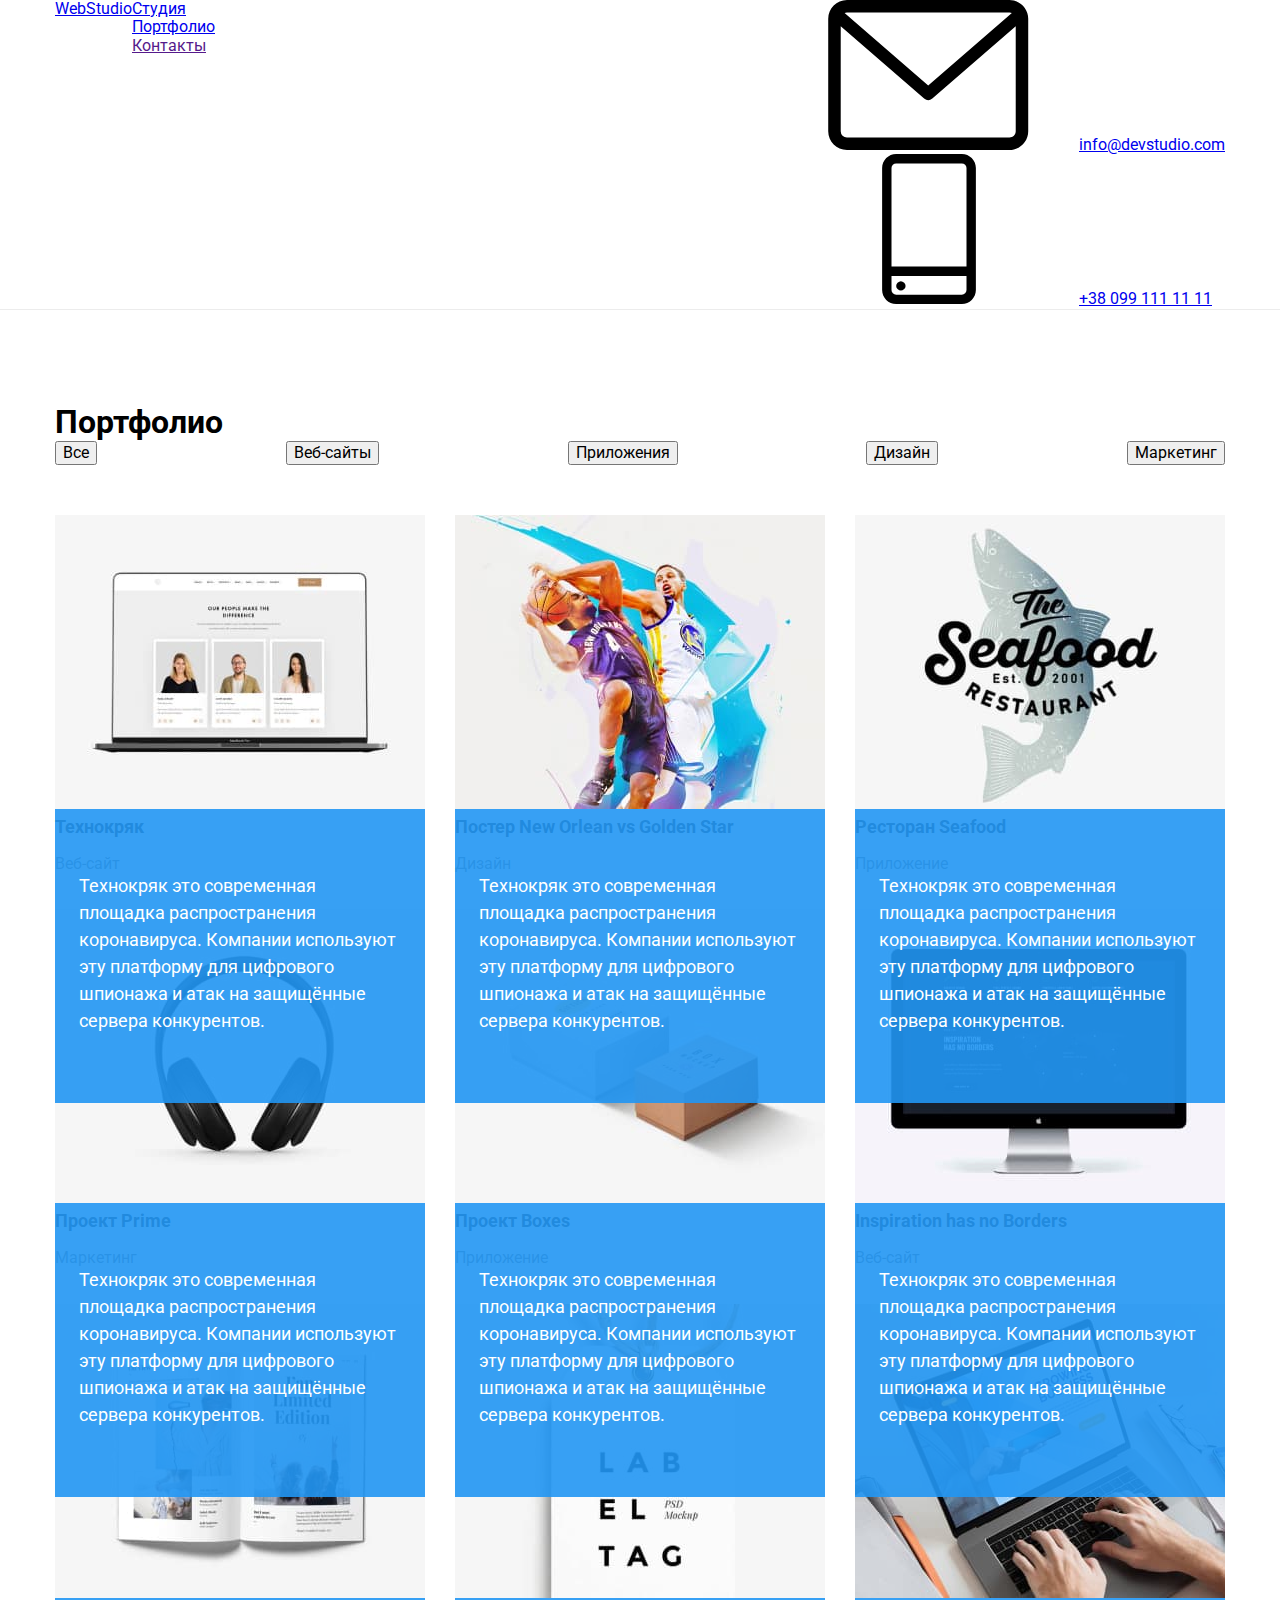
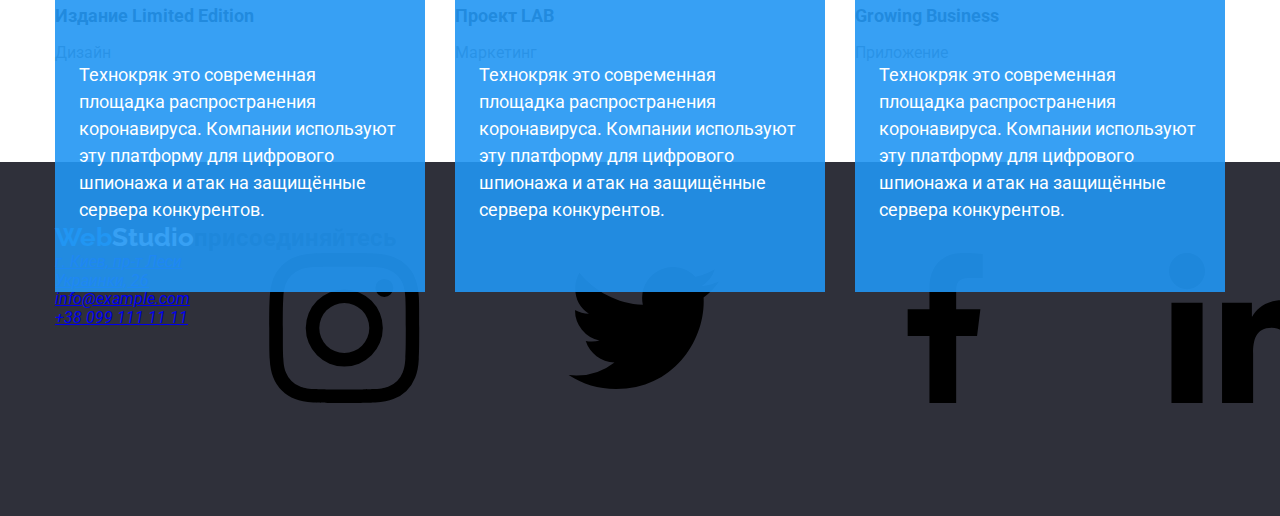
==== portfolio.html @ 7cd3039b "cap" ====
<!DOCTYPE html>
<html lang="ru">

<head>
    <meta charset="UTF-8">
    <meta http-equiv="X-UA-Compatible" content="IE=edge">
    <meta name="viewport" content="width=device-width, initial-scale=1.0">
    <link rel="preconnect" href="https://fonts.googleapis.com">
    <link rel="preconnect" href="https://fonts.gstatic.com" crossorigin>
    <link
        href="https://fonts.googleapis.com/css2?family=Raleway:wght@700&family=Roboto:wght@400;500;700;900&display=swap"
        rel="stylesheet">
    <link rel="stylesheet"
        href="https://cdnjs.cloudflare.com/ajax/libs/modern-normalize/1.1.0/modern-normalize.min.css">
    <title>Document</title>
    <link rel="stylesheet" href="./css/main.min.css">
</head>

<body>
    <!--шапка-->
<header class="cap">
    <div class="container display-flex">
        <nav class="display-flex">
            <a class="cap__logo" href="./index.html"><span class="cap__logo-web">Web<span
                        class="cap__logo-studio">Studio</span></span></a>
            <ul class="cap__site-navigation">
                <li class="cap__item"><a class="cap__site-navigation-link" href="./index.html">Студия</a>
                </li>
                <li class="cap__item"><a class="cap__site-navigation-link cap__emphasis" href="./portfolio.html">Портфолио</a></li>
                <li class="cap__item"><a class="cap__site-navigation-link" href="">Контакты</a></li>
            </ul>
        </nav>
        <ul class="cap__contacts">
            <li class="cap__item"><a class="cap__contacts-link" href="mailto:info@devstudio.com"><svg class="cap__imgs">
                        <use href="images/symbol-defs.svg#icon-envelope-2"></use>
                    </svg>info@devstudio.com</a></li>
            <li class="cap__item"><a class="cap__contacts-link" href="tel:+380961111111"><svg class="cap__svg">
                        <use href="images/symbol-defs.svg#icon-smartphone-1"></use>
                    </svg>+38 099 111 11 11</a></li>
        </ul>
    </div>
</header>
<main>
    <!-- Список кнопок -->
    <section class="list section">
        <div class="container">
            <h1 class="peculiarities__title-none">Портфолио</h1>
            <ul class="list__buttons display-flex">
                <li class="list__item"><button class="list__button" type="button">Все</button></li>
                <li class="list__item"><button class="list__button" type="button">Веб-сайты</button></li>
                <li class="list__item"><button class="list__button" type="button">Приложения</button></li>
                <li class="list__item"><button class="list__button" type="button">Дизайн</button></li>
                <li class="list__item"><button class="list__button" type="button">Маркетинг</button></li>
            </ul>
            <!-- Приклади праці -->
            <ul class="portfolio display-flex">
                <li class="portfolio__item">
                    <a class="portfolio__link" href="">
                        <div class="portfolio__animations">
                            <img src="images/img(1).jpg" alt="Веб-сайт" width="370">
                            <div class="portfolio__animation">
                            <p class="portfolio__anim-text">Технокряк это современная площадка распространения коронавируса. Компании используют
                            эту платформу для цифрового
                            шпионажа и атак на защищённые сервера конкурентов.</p>
                            </div>  
                        </div>
                        <div class="portfolio__border">
                            <h2 class="portfolio__title">Технокряк</h2>
                            <p class="portfolio__text">Веб-сайт</p>
                        </div>
                    </a>
                </li>
                <li class="portfolio__item">
                    <a class="portfolio__link" href="">
                        <div class="portfolio__animations">
                            <img src="images/img(2).jpg" alt="Дизайн" width="370">
                            <div class="portfolio__animation">
                                <p class="portfolio__anim-text">Технокряк это современная площадка распространения коронавируса. Компании используют
                                эту платформу для цифрового
                                шпионажа и атак на защищённые сервера конкурентов.</p>
                            </div>
                        </div>
                        <div class="portfolio__border">
                            <h2 class="portfolio__title">Постер New Orlean vs Golden Star</h2>
                            <p class="portfolio__text">Дизайн</p>
                        </div>
                    </a>
                </li>
                <li class="portfolio__item">
                    <a class="portfolio__link" href="">
                        <div class="portfolio__animations">
                            <img src="images/img(3).jpg" alt="Приложение" width="370">
                            <div class="portfolio__animation">
                                <p class="portfolio__anim-text">Технокряк это современная площадка распространения коронавируса. Компании используют
                                эту платформу для цифрового
                                шпионажа и атак на защищённые сервера конкурентов.</p>
                            </div>
                        </div>
                        <div class="portfolio__border">
                            <h2 class="portfolio__title">Ресторан Seafood</h2>
                            <p class="portfolio__text">Приложение</p>
                        </div>
                    </a>
                </li>
                <li class="portfolio__item">
                    <a class="portfolio__link" href="">
                        <div class="portfolio__animations">
                            <img src="images/img(4).jpg" alt="Маркетин" width="370">
                            <div class="portfolio__animation">
                                <p class="portfolio__anim-text">Технокряк это современная площадка распространения коронавируса. Компании используют
                                    эту платформу для цифрового
                                    шпионажа и атак на защищённые сервера конкурентов.</p>
                            </div>
                        </div>
                        <div class="portfolio__border">
                            <h2 class="portfolio__title">Проект Prime</h2>
                            <p class="portfolio__text">Маркетинг</p>
                        </div>
                    </a>
                </li>
                <li class="portfolio__item">
                    <a class="portfolio__link" href="">
                        <div class="portfolio__animations">
                            <img src="images/img(5).jpg" alt="Приложение" width="370">
                            <div class="portfolio__animation">
                                <p class="portfolio__anim-text">Технокряк это современная площадка распространения коронавируса. Компании используют
                                эту платформу для цифрового
                                шпионажа и атак на защищённые сервера конкурентов.</p>
                            </div>
                        </div>
                        <div class="portfolio__border">
                            <h2 class="portfolio__title">Проект Boxes</h2>
                            <p class="portfolio__text">Приложение</p>
                        </div>
                    </a>
                </li>
                <li class="portfolio__item">
                    <a class="portfolio__link" href="">
                        <div class="portfolio__animations">
                            <img src="images/img(6).jpg" alt="Веб-сайт" width="370">
                            <div class="portfolio__animation">
                                <p class="portfolio__anim-text">Технокряк это современная площадка распространения коронавируса. Компании используют
                                    эту платформу для цифрового
                                    шпионажа и атак на защищённые сервера конкурентов.</p>
                            </div>        
                        </div>
                        <div class="portfolio__border">
                            <h2 class="portfolio__title">Inspiration has no Borders</h2>
                            <p class="portfolio__text">Веб-сайт</p>
                        </div>
                    </a>
                </li>
                <li class="portfolio__item">
                    <a class="portfolio__link" href="">
                        <div class="portfolio__animations">
                            <img src="images/img(7).jpg" alt="Дизайн" width="370">
                            <div class="portfolio__animation">
                                <p class="portfolio__anim-text">Технокряк это современная площадка распространения коронавируса. Компании используют
                                    эту платформу для цифрового
                                    шпионажа и атак на защищённые сервера конкурентов.</p>
                            </div>
                        </div>
                        <div class="portfolio__border">
                            <h2 class="portfolio__title">Издание Limited Edition</h2>
                            <p class="portfolio__text">Дизайн</p>
                        </div>
                    </a>
                </li>
                <li class="portfolio__item">
                    <a class="portfolio__link" href="">
                        <div class="portfolio__animations">
                            <img src="images/img(8).jpg" alt="Маркетинг" width="370">
                            <div class="portfolio__animation">
                                <p class="portfolio__anim-text">Технокряк это современная площадка распространения коронавируса. Компании используют
                                    эту платформу для цифрового
                                    шпионажа и атак на защищённые сервера конкурентов.</p>
                            </div>
                        </div>
                    <div class="portfolio__border">
                        <h2 class="portfolio__title">Проект LAB</h2>
                        <p class="portfolio__text">Маркетинг</p>
                    </div>
                </a>
                </li>
            
                <li class="portfolio__item">
                    <a class="portfolio__link" href="">
                        <div class="portfolio__animations">
                            <img src="images/img(9).jpg" alt="Приложение" width="370">
                            <div class="portfolio__animation">
                                <p class="portfolio__anim-text">Технокряк это современная площадка распространения коронавируса. Компании используют
                                    эту платформу для цифрового
                                    шпионажа и атак на защищённые сервера конкурентов.</p>
                            </div>
                        </div>
                        <div class="portfolio__border">
                            <h2 class="portfolio__title">Growing Business</h2>
                            <p class="portfolio__text">Приложение</p>
                        </div>
                    </a>          
                </li>
            </ul>
        </div>       
    </section>
</main>
    <!-- footers -->
<footer class="footers">
    <div class="container peculiarities__display-flex">
        <div class="">
            <a class="footers__logo" href="./index.html"><span class="footers__logo-web">Web<span
                        class="footers__logo-studios">Studio</span></span></a>
            <address class="footers__links">
                <ul class="footers__contact">
                    <li class="footers__link"><a class="footers__contacts-address"
                            href="https://goo.gl/maps/EvbMrSn3d95Ezf188">г. Киев, пр-т Леси
                            Украинки,
                            26</a></li>
                    <li class="footers__link"><a class="footers__contacts-email"
                            href="info@example.com">info@example.com</a></li>
                    <li><a class="footers__contacts-tel" href="+380991111111">+38 099 111 11 11</a></li>
                </ul>
            </address>
        </div>
        <div class="footers__social">
            <h2 class="footers__title">присоединяйтесь</h2>
            <ul class="peculiarities__display-flex footers__social-margin-top">
                <li class="footers__items"><a class="footers__link" href=""><svg class="footers__imgs">
                            <use href="images/symbol-defs.svg#icon-instagram-2-1"></use>
                        </svg></a></li>
                <li class="footers__items"><a class="footers__link" href=""><svg class="footers__imgs">
                            <use href="images/symbol-defs.svg#icon-twitter-1-1"></use>
                        </svg></a></li>
                <li class="footers__items"><a class="footers__link" href=""><svg class="footers__imgs">
                            <use href="images/symbol-defs.svg#icon-facebook-1-1"></use>
                        </svg></a></li>
                <li class="footers__items"><a class="footers__link" href=""><svg class="footers__imgs">
                            <use href="images/symbol-defs.svg#icon-linkedin-1-1"></use>
                        </svg></a></li>
            </ul>
        </div>
        <form class="footer__form">
            <h2 class="footer__form-title">Подпишитесь на рассылку</h2>
            <div class="footer__form-container">
                <label>
                    <input class="footer__form-mail" name="mail" type="mail" id="mails" placeholder="E-mail">
                </label>
                <button class="footer__form-button">Подписаться
                    <svg class="footer__form-svg">
                        <use href="images/symbol-defs.svg#icon-icon-send">
                        </use>
                    </svg>
                </button>
            </div>
        </form>
    </div>
</footer>
</body>
</html>
---- css/main.min.css ----
html{box-sizing:border-box}*,*::before,*::after{box-sizing:inherit}h1,h2,h3,ul,li,p{margin-top:0px;margin-bottom:0px;padding:0px}header{background:#fff}img{display:block}.section{padding-top:94px;padding-bottom:94px}body{background:var(--main-page-bascground);font-family:"Roboto",sans-serif}.container{width:1200px;margin-left:auto;margin-right:auto;padding-left:15px;padding-right:15px}ul{list-style:none}.display-flex{display:flex;justify-content:space-between}.peculiarities__display-flex{display:flex;align-items:baseline}.section__title{font-weight:700;font-size:36px;line-height:1.2;text-align:center;color:#212121;margin-bottom:50px}.section--no-padding-top{padding-top:0}.section--background{background:#f5f4fa}.section__title-none{display:none}.cap{border-bottom:1px solid #ececec}.container--cap{display:flex;justify-content:space-between}.nav-link{display:flex;justify-content:space-between}.nav-link__logo{display:block;padding-top:24px;padding-bottom:25px;color:#2196f3;text-decoration:none;font-family:Raleway;font-weight:700;font-size:26px;line-height:1.2}.nav-link__logo-studio{color:#212121}.site-navigation{margin-left:93px;display:flex}.site-navigation__item{display:block;position:relative}.site-navigation__item:not(:last-child){margin-right:50px}.site-navigation__link{display:block;font-weight:500;font-size:14px;line-height:1.2;color:#212121;text-decoration:none;padding-top:32px;padding-bottom:32px;transition-property:color,fill;transition-duration:250ms;transition-timing-function:cubic-bezier(0.4, 0, 0.2, 1)}.site-navigation__link:hover,.site-navigation__link:focus{color:#2196f3;fill:#2196f3}.site-navigation__active::after{content:"";position:absolute;display:inline-block;width:100%;height:4px;background:#2196f3;border-radius:2px;display:flex;top:97%}.site-navigation__active::afteractive{color:#2196f3}.contacts{margin-left:auto;display:flex;align-items:center}.contacts__item:not(:last-child){margin-right:30px}.contacts__link{display:inline-flex;font-weight:500;font-size:14px;line-height:1.2;color:#757575;text-decoration:none;padding-top:32px;padding-bottom:32px;fill:#757575;align-items:center;transition-property:color,fill;transition-duration:250ms;transition-timing-function:cubic-bezier(0.4, 0, 0.2, 1)}.contacts__link:hover,.contacts__link:focus{color:#2196f3;fill:#2196f3}.contacts__svg{height:16px;width:10px;margin-right:10px;align-items:center}.contacts__imgs{height:12px;width:16px;margin-right:10px}.hero{background:#2f303a;text-align:center;padding:200px 0}.hero__container{max-width:1600px;height:600px;margin-left:auto;margin-right:auto;background-image:linear-gradient(to right, rgba(47, 48, 58, 0.4), rgba(47, 48, 58, 0.4)),url("../images/Img123.jpg");background-repeat:no-repeat;background-position:center;background-size:cover}.hero__headline{font-weight:900;font-size:44px;line-height:1.4;text-transform:uppercase;color:#fff}.hero__button{border:transparent;cursor:pointer;background:#2196f3;font-weight:700;font-size:16px;align-items:center;line-height:1.9;color:#fff;margin-top:30px;padding:10px 32px;border-radius:4px;transition-property:box-shadow,border-radius;transition-duration:250ms;transition-timing-function:cubic-bezier(0.4, 0, 0.2, 1)}.hero__button:hover,.hero__button:focus{box-shadow:0px 4px 4px rgba(0,0,0,.15);border-radius:4px}.peculiarities{display:flex;justify-content:space-between}.peculiarities__item:not(:last-child){margin-right:30px}.peculiarities__title{font-weight:700;font-size:14px;line-height:1.2;text-transform:uppercase;color:#212121}.peculiarities__text{font-size:14px;line-height:1.7;color:#757575;margin-top:10px}.peculiarities__imgs{width:70px;height:70px;display:block;fill:#afb1b8}.peculiarities__box{height:120px;background-color:#f5f4fa;margin-bottom:30px;border-radius:4px;display:flex;align-items:center;justify-content:center}.employment{display:flex;justify-content:space-between}.employment__item:not(:last-child){margin-right:30px}.employment__box{position:relative}.employment__text{height:70px;position:absolute;width:100%;background:rgba(47,48,58,.8);transform:translateY(calc(-100%));font-weight:700;font-size:14px;line-height:1.2;text-transform:uppercase;display:flex;align-items:center;justify-content:center;color:#fff}.team{display:flex;justify-content:space-between}.team__item{background:#fff;box-shadow:0px 1px 3px rgba(0,0,0,.12),0px 1px 1px rgba(0,0,0,.14),0px 2px 1px rgba(0,0,0,.2);border-radius:0px 0px 4px 4px;filter:drop-shadow(0px 4px 4px rgba(0, 0, 0, 0.25))}.team-box{padding-top:30px;padding-bottom:30px}.team-box__title{font-weight:500;font-size:16px;line-height:1.2;text-align:center;color:#212121}.team-box__text{font-size:16px;line-height:1.2;text-align:center;color:#757575;margin-top:10px}.networks{margin-top:16px;justify-content:center;display:flex}.networks__items:not(:first-child){margin-left:10px}.networks__imgs{height:20px;width:20px}.networks__link{width:44px;height:44px;display:flex;fill:#afb1b8;align-items:center;justify-content:center;border-radius:50%;transition-property:background,fill,border-radius;transition-duration:250ms;transition-timing-function:cubic-bezier(0.4, 0, 0.2, 1)}.networks__link:hover,.networks__link:focus{border-radius:50%;background:#2196f3;fill:#fff}.customers{display:flex;margin-top:50px}.customers__link{width:100%;height:100%;border:1px solid #afb1b8;border-radius:4px;display:flex;fill:#afb1b8;align-items:center;justify-content:center;transition-property:border-color,fill,filter;transition-duration:250ms;transition-timing-function:cubic-bezier(0.4, 0, 0.2, 1)}.customers__link:focus,.customers__link:hover{border-color:#2196f3;filter:drop-shadow(0px 4px 4px rgba(0, 0, 0, 0.25));fill:#2196f3}.customers__imgs{height:60px;width:106px}.customers__item{width:170px;height:92px}.customers__item:not(:last-child){margin-right:30px}.footers{background:#2f303a;padding:60px 0}.footers--flex{display:flex;align-items:baseline}.footers__logo-studios{color:#fff}.footers__logo{color:#2196f3;text-decoration:none;font-family:Raleway;font-weight:700;font-size:26px;line-height:1.2}.address{margin-top:20px}.address__contact{font-size:14px;line-height:1.7;font-style:normal}.address__link{margin-bottom:9px}.address__maps{color:#fff;text-decoration:none}.address__contacts-email{display:inline-block;color:rgba(255,255,255,.6);text-decoration:none}.address__contacts-tel{display:inline-block;color:rgba(255,255,255,.6);text-decoration:none}.social{margin-left:70px}.social__items:not(:last-child){margin-right:10px}.social__margin-top{margin-top:20px;display:flex;align-items:baseline}.social__title{font-weight:700;font-size:14px;line-height:16px;text-transform:uppercase;color:#fff}.social__link{width:44px;height:44px;background:rgba(255,255,255,.1);border:1px;border-radius:50%;padding:12px;display:block;fill:#fff;transition-property:background-color;transition-duration:250ms;transition-timing-function:cubic-bezier(0.4, 0, 0.2, 1)}.social__link:hover,.social__link:focus{background-color:#2196f3}.social__imgs{width:20px;height:20px}.form{margin-left:auto}.form__container{margin-top:20px;display:flex}.form__button{margin-left:12px;border:transparent;cursor:pointer;padding:10px 28px;font-family:Roboto;font-weight:700;font-size:16px;line-height:1.9;display:flex;align-items:center;text-align:center;background-color:#2196f3;color:#fff;border-radius:4px;transition-property:background-color,box-shadow,border-radius;transition-duration:250ms;transition-timing-function:cubic-bezier(0.4, 0, 0.2, 1)}.form__button:hover,.form__button:focus{background-color:#2196f3;box-shadow:0px 4px 4px rgba(0,0,0,.15);border-radius:4px}.form__title{font-weight:700;font-size:14px;line-height:1.2;text-transform:uppercase;color:#fff}.form__mail{width:358px;min-height:50px;padding:15px 16px;background-color:#2f303a;color:#fff;border:1px solid rgba(255,255,255,.3);box-sizing:border-box;filter:drop-shadow(0px 4px 4px rgba(0, 0, 0, 0.15));border-radius:4px}.form__svg{width:24px;height:24px;margin-left:10px}.js-speaker-form{padding:40px;display:block}.js-speaker-form__title{margin-bottom:12px;font-weight:700;font-size:20px;line-height:1.2;text-align:center;color:#212121}.js-box{text-decoration:none}.js-box:not(:first-child){margin-top:10px}.js-box__svg{position:absolute;width:13px;height:13px;transform:translateY(14px) translateX(-435px)}.js-box__label{position:relative;display:block;margin-bottom:4px;font-size:12px;line-height:1.2;color:#757575}.js-box__input{width:448px;height:40px;padding-top:11px;padding-left:42px;padding-right:12px;padding-bottom:11px;border:1px solid rgba(33,33,33,.2);box-sizing:border-box;border-radius:4px;cursor:pointer;transition-property:barder-color;transition-duration:250ms;transition-timing-function:cubic-bezier(0.4, 0, 0.2, 1)}.js-box__input:focus{border-color:#2196f3}.js-box__input:focus~.js-box__svg{fill:#2196f3;transition-property:fill;transition-duration:250ms;transition-timing-function:cubic-bezier(0.4, 0, 0.2, 1)}.js-box__textarea{display:block;resize:none;cursor:pointer;width:448px;min-height:120px;padding:12px 16px;border:1px solid rgba(33,33,33,.2);box-sizing:border-box;border-radius:4px}.js-box__textarea:focus{border-color:#2196f3;transition-property:barder-color;transition-duration:250ms;transition-timing-function:cubic-bezier(0.4, 0, 0.2, 1)}.js-item{text-align:center;margin-top:20px}.js-item__conditions{justify-content:center;display:flex;align-items:center;font-size:14px;line-height:1.9;letter-spacing:.03em}.js-item__checkbox{-webkit-appearance:none;-moz-appearance:none;appearance:none;position:absolute}.js-item__checkbox:checked+.js-item__icon{background-color:#2196f3;outline:1px solid #2196f3;background-origin:border-box;box-shadow:0px 4px 4px rgba(0,0,0,.25);transition-property:box-shadow,background-color,outline;transition-duration:250ms;transition-timing-function:cubic-bezier(0.4, 0, 0.2, 1)}.js-item__icon{display:inline-block;width:16px;height:15px;background-color:#fff;border-radius:1px;outline:1px solid #000;background-size:contain}.js-item__conditions-text{font-size:14px;line-height:1.9;cursor:pointer;color:#757575;margin-left:7px}.js-item__conditions-link{color:#2196f3}.js-item__button{border:transparent;margin-top:30px;padding:10px 55px;border-radius:4px;background:#2196f3;border-radius:4px;font-weight:700;font-size:16px;line-height:1.9;color:#fff;cursor:pointer;transition-property:box-shadow;transition-duration:250ms;transition-timing-function:cubic-bezier(0.4, 0, 0.2, 1)}.js-item__button:focus,.js-item__button:hover{box-shadow:0px 4px 4px rgba(0,0,0,.15)}.backdrop{position:fixed;top:0;left:0;width:100%;height:100%;background:rgba(0,0,0,.2);opacity:1;transform:opacity 250ms cubic-bezier(0.4, 0, 0.2, 1)}.backdrop.is-hidden{opacity:0;pointer-events:none}.backdrop.is-hidden .modal{transform:translate(-50%, -50%) scale(0.9)}.modal{position:absolute;top:50%;left:50%;width:528px;height:auto;transform:translate(-50%, -50%) scale(1);transition:transform 250ms cubic-bezier(0.4, 0, 0.2, 1);background-color:#fff;box-shadow:0px 1px 3px rgba(0,0,0,.12),0px 1px 1px rgba(0,0,0,.14),0px 2px 1px rgba(0,0,0,.2);border-radius:4px}.modal__button{position:absolute;top:8px;right:8px;width:30px;height:30px;background:#fff;border:1px solid rgba(0,0,0,.1);box-sizing:border-box;display:flex;align-items:center;border-radius:50%;cursor:pointer}.modal__button .modal__imgs:focus,.modal__button .modal__imgs:hover{fill:#2196f3}.modal__imgs{fill:#000;width:18px;height:18px;transition-property:fill;transition-duration:250ms;transition-timing-function:cubic-bezier(0.4, 0, 0.2, 1)}.list-nav{display:flex;justify-content:center}.list-nav__item:not(:first-child){margin-left:8px}.list-nav__button{cursor:pointer;font-family:"Roboto",sans-serif;background:#f5f4fa;border-radius:4px;font-weight:500;font-size:16px;line-height:1.6;color:#212121;padding:6px 22px;border-color:#f5f4fa;border:transparent;transition-property:color,border-color,filter,background,box-shadow;transition-duration:250ms;transition-timing-function:cubic-bezier(0.4, 0, 0.2, 1)}.list-nav__button:focus,.list-nav__button:hover{background:#2196f3;box-shadow:0px 3px 1px rgba(0,0,0,.1),0px 1px 2px rgba(0,0,0,.08),0px 2px 2px rgba(0,0,0,.12);color:#fff;border-color:#2196f3;filter:drop-shadow(0px 4px 4px rgba(0, 0, 0, 0.25))}.portfolio{margin-top:50px;flex-wrap:wrap}.portfolio--flex{display:flex;justify-content:space-between}.portfolio__item{box-sizing:border-box;margin-right:30px;margin-bottom:30px}.portfolio__item:nth-child(3n){margin-right:0}.portfolio__item:nth-last-child(-n+3){margin-bottom:0}.portfolio__link{display:block;text-decoration:none;transition-property:filter;transition-duration:250ms;transition-timing-function:cubic-bezier(0.4, 0, 0.2, 1)}.portfolio__link:hover,.portfolio__link:focus{filter:drop-shadow(0px 4px 4px rgba(0, 0, 0, 0.25))}.portfolio__link:hover .portfolio__animation,.portfolio__link:focus .portfolio__animation{transform:translateY(-100%);transition:transform 250ms cubic-bezier(0.4, 0, 0.2, 1)}.portfolio__box{position:relative;overflow:hidden}.portfolio__animation{position:absolute;align-items:center;justify-content:center;display:flex;width:370px;height:294px;background:rgba(33,150,243,.9);transition:transform 250ms cubic-bezier(0.4, 0, 0.2, 1)}.portfolio__anim-text{width:322px;height:168px;font-size:18px;line-height:1.5;color:#fff}.portfolio__wraper{background:#fff;border:1px solid #eee;padding:20px 24px}.portfolio__title{font-weight:700;font-size:18px;line-height:2;color:#212121}.portfolio__text{font-size:16px;line-height:1.9;color:#757575;margin-top:4px}/*# sourceMappingURL=main.min.css.map */
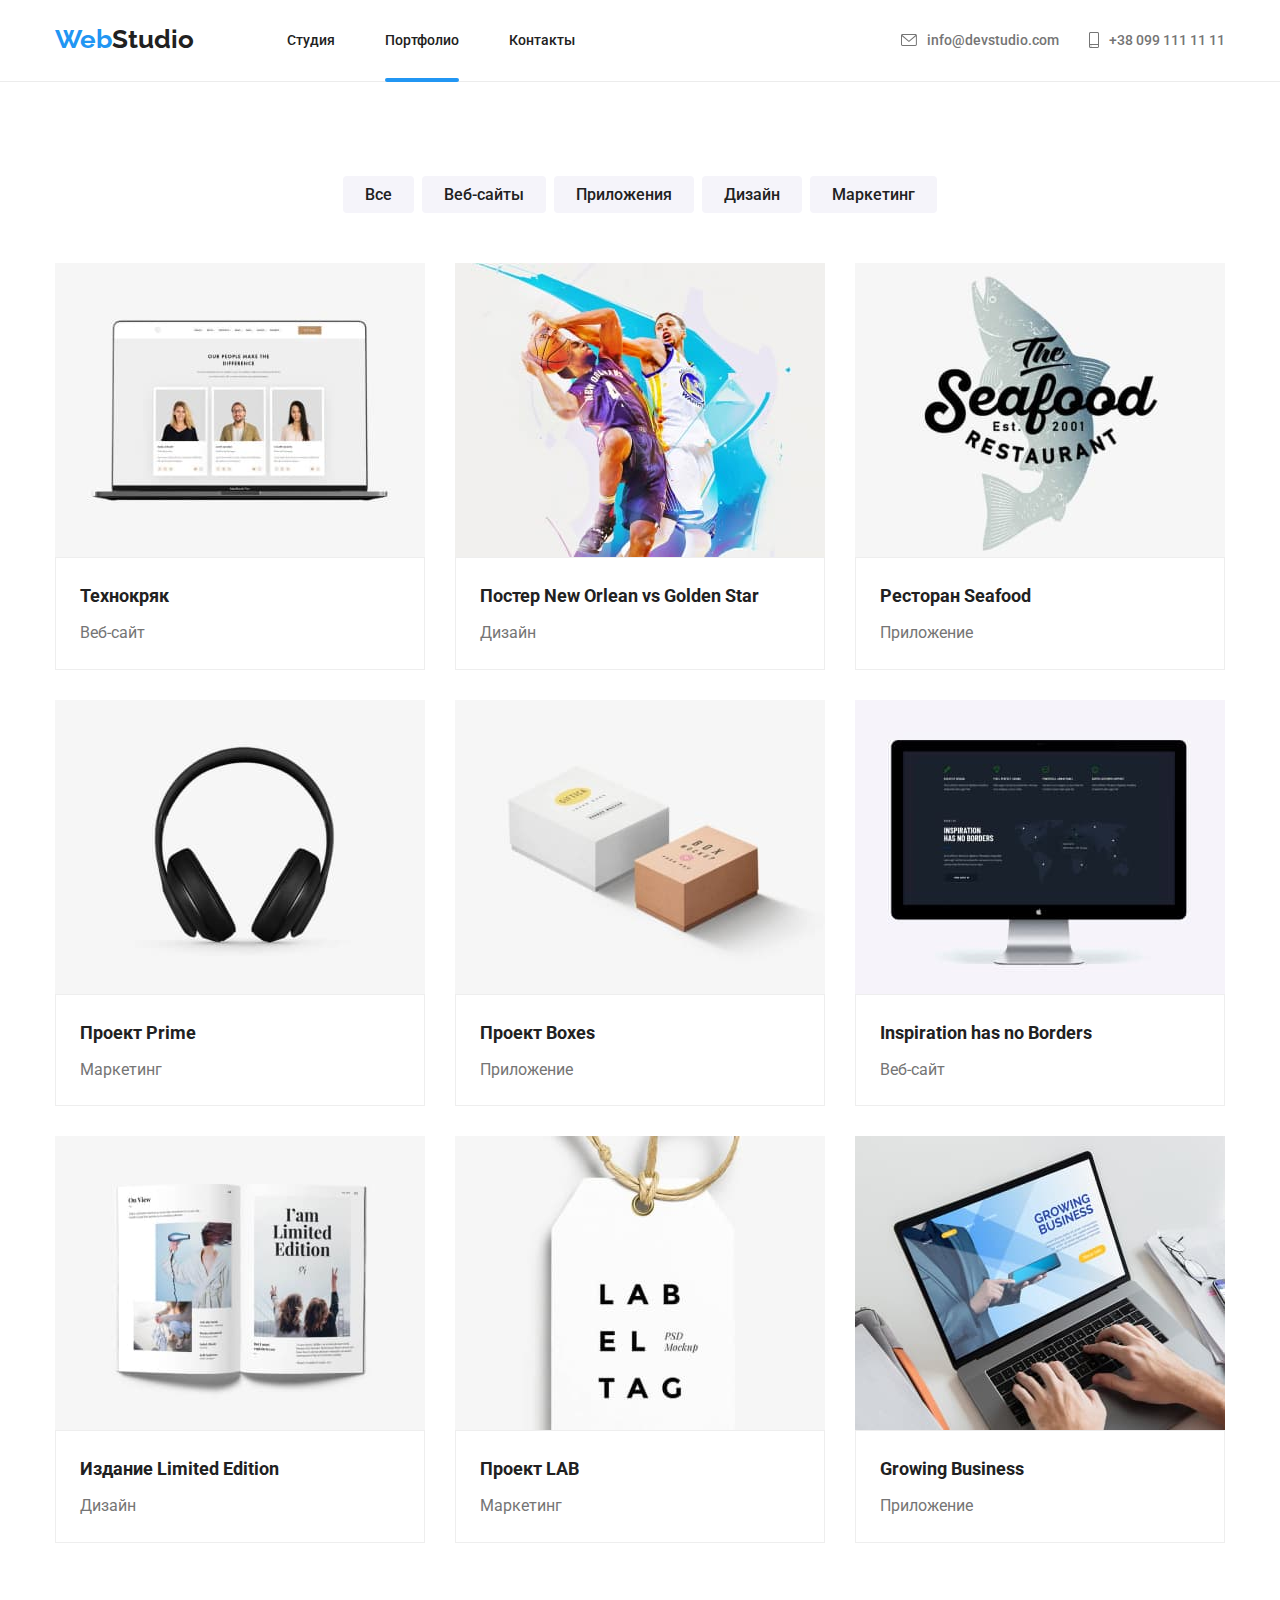
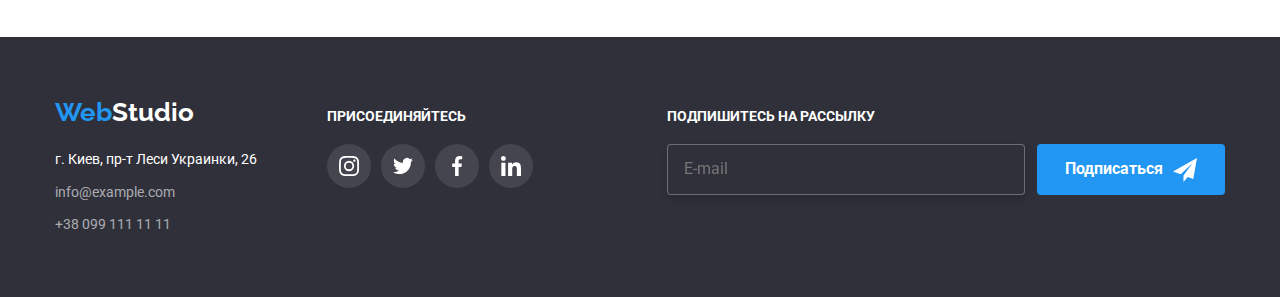
==== commit cbec5db1: "cap" ====
--- a/portfolio.html
+++ b/portfolio.html
@@ -19,44 +19,58 @@
 <body>
     <!--шапка-->
 <header class="cap">
-    <div class="container display-flex">
-        <nav class="display-flex">
-            <a class="cap__logo" href="./index.html"><span class="cap__logo-web">Web<span
-                        class="cap__logo-studio">Studio</span></span></a>
-            <ul class="cap__site-navigation">
-                <li class="cap__item"><a class="cap__site-navigation-link" href="./index.html">Студия</a>
-                </li>
-                <li class="cap__item"><a class="cap__site-navigation-link cap__emphasis" href="./portfolio.html">Портфолио</a></li>
-                <li class="cap__item"><a class="cap__site-navigation-link" href="">Контакты</a></li>
+    <div class="container container--cap">
+        <nav class="nav-link">
+            <a class="nav-link__logo" href="./index.html">Web<span class="nav-link__logo-studio">Studio</span>
+            </a>
+            <ul class="site-navigation">
+                <li class="site-navigation__item">
+                    <a class="site-navigation__link" href="./index.html">Студия</a>
+                </li>
+                <li class="site-navigation__item">
+                    <a class="site-navigation__link  site-navigation__active" href="./portfolio.html">Портфолио</a>
+                </li>
+                <li class="site-navigation__item">
+                    <a class="site-navigation__link" href="">Контакты</a>
+                </li>
             </ul>
         </nav>
-        <ul class="cap__contacts">
-            <li class="cap__item"><a class="cap__contacts-link" href="mailto:info@devstudio.com"><svg class="cap__imgs">
-                        <use href="images/symbol-defs.svg#icon-envelope-2"></use>
-                    </svg>info@devstudio.com</a></li>
-            <li class="cap__item"><a class="cap__contacts-link" href="tel:+380961111111"><svg class="cap__svg">
+        <ul class="contacts">
+            <li class="contacts__item">
+                <a class="contacts__link" href="mailto:info@devstudio.com">
+                    <svg class="contacts__imgs">
+                        <use href="images/symbol-defs.svg#icon-envelope-2">
+                        </use>
+                    </svg>info@devstudio.com
+                </a>
+            </li>
+            <li class="contacts__item">
+                <a class="contacts__link" href="tel:+380961111111">
+                    <svg class="contacts__svg">
                         <use href="images/symbol-defs.svg#icon-smartphone-1"></use>
-                    </svg>+38 099 111 11 11</a></li>
+                    </svg>+38 099 111 11 11
+                </a>
+            </li>
         </ul>
     </div>
 </header>
 <main>
     <!-- Список кнопок -->
-    <section class="list section">
-        <div class="container">
-            <h1 class="peculiarities__title-none">Портфолио</h1>
-            <ul class="list__buttons display-flex">
-                <li class="list__item"><button class="list__button" type="button">Все</button></li>
-                <li class="list__item"><button class="list__button" type="button">Веб-сайты</button></li>
-                <li class="list__item"><button class="list__button" type="button">Приложения</button></li>
-                <li class="list__item"><button class="list__button" type="button">Дизайн</button></li>
-                <li class="list__item"><button class="list__button" type="button">Маркетинг</button></li>
+    <section class="section">
+        <div class="container ">
+            <h1 class="section__title-none">Портфолио</h1>
+            <ul class="list-nav">
+                <li class="list-nav__item"><button class="list-nav__button" type="button">Все</button></li>
+                <li class="list-nav__item"><button class="list-nav__button" type="button">Веб-сайты</button></li>
+                <li class="list-nav__item"><button class="list-nav__button" type="button">Приложения</button></li>
+                <li class="list-nav__item"><button class="list-nav__button" type="button">Дизайн</button></li>
+                <li class="list-nav__item"><button class="list-nav__button" type="button">Маркетинг</button></li>
             </ul>
             <!-- Приклади праці -->
-            <ul class="portfolio display-flex">
-                <li class="portfolio__item">
-                    <a class="portfolio__link" href="">
-                        <div class="portfolio__animations">
+            <ul class="portfolio portfolio--flex">
+                <li class="portfolio__item">
+                    <a class="portfolio__link" href="">
+                        <div class="portfolio__box">
                             <img src="images/img(1).jpg" alt="Веб-сайт" width="370">
                             <div class="portfolio__animation">
                             <p class="portfolio__anim-text">Технокряк это современная площадка распространения коронавируса. Компании используют
@@ -64,7 +78,7 @@
                             шпионажа и атак на защищённые сервера конкурентов.</p>
                             </div>  
                         </div>
-                        <div class="portfolio__border">
+                        <div class="portfolio__wraper">
                             <h2 class="portfolio__title">Технокряк</h2>
                             <p class="portfolio__text">Веб-сайт</p>
                         </div>
@@ -72,7 +86,7 @@
                 </li>
                 <li class="portfolio__item">
                     <a class="portfolio__link" href="">
-                        <div class="portfolio__animations">
+                        <div class="portfolio__box">
                             <img src="images/img(2).jpg" alt="Дизайн" width="370">
                             <div class="portfolio__animation">
                                 <p class="portfolio__anim-text">Технокряк это современная площадка распространения коронавируса. Компании используют
@@ -80,7 +94,7 @@
                                 шпионажа и атак на защищённые сервера конкурентов.</p>
                             </div>
                         </div>
-                        <div class="portfolio__border">
+                        <div class="portfolio__wraper">
                             <h2 class="portfolio__title">Постер New Orlean vs Golden Star</h2>
                             <p class="portfolio__text">Дизайн</p>
                         </div>
@@ -88,7 +102,7 @@
                 </li>
                 <li class="portfolio__item">
                     <a class="portfolio__link" href="">
-                        <div class="portfolio__animations">
+                        <div class="portfolio__box">
                             <img src="images/img(3).jpg" alt="Приложение" width="370">
                             <div class="portfolio__animation">
                                 <p class="portfolio__anim-text">Технокряк это современная площадка распространения коронавируса. Компании используют
@@ -96,7 +110,7 @@
                                 шпионажа и атак на защищённые сервера конкурентов.</p>
                             </div>
                         </div>
-                        <div class="portfolio__border">
+                        <div class="portfolio__wraper">
                             <h2 class="portfolio__title">Ресторан Seafood</h2>
                             <p class="portfolio__text">Приложение</p>
                         </div>
@@ -104,7 +118,7 @@
                 </li>
                 <li class="portfolio__item">
                     <a class="portfolio__link" href="">
-                        <div class="portfolio__animations">
+                        <div class="portfolio__box">
                             <img src="images/img(4).jpg" alt="Маркетин" width="370">
                             <div class="portfolio__animation">
                                 <p class="portfolio__anim-text">Технокряк это современная площадка распространения коронавируса. Компании используют
@@ -112,7 +126,7 @@
                                     шпионажа и атак на защищённые сервера конкурентов.</p>
                             </div>
                         </div>
-                        <div class="portfolio__border">
+                        <div class="portfolio__wraper">
                             <h2 class="portfolio__title">Проект Prime</h2>
                             <p class="portfolio__text">Маркетинг</p>
                         </div>
@@ -120,7 +134,7 @@
                 </li>
                 <li class="portfolio__item">
                     <a class="portfolio__link" href="">
-                        <div class="portfolio__animations">
+                        <div class="portfolio__box">
                             <img src="images/img(5).jpg" alt="Приложение" width="370">
                             <div class="portfolio__animation">
                                 <p class="portfolio__anim-text">Технокряк это современная площадка распространения коронавируса. Компании используют
@@ -128,7 +142,7 @@
                                 шпионажа и атак на защищённые сервера конкурентов.</p>
                             </div>
                         </div>
-                        <div class="portfolio__border">
+                        <div class="portfolio__wraper">
                             <h2 class="portfolio__title">Проект Boxes</h2>
                             <p class="portfolio__text">Приложение</p>
                         </div>
@@ -136,7 +150,7 @@
                 </li>
                 <li class="portfolio__item">
                     <a class="portfolio__link" href="">
-                        <div class="portfolio__animations">
+                        <div class="portfolio__box">
                             <img src="images/img(6).jpg" alt="Веб-сайт" width="370">
                             <div class="portfolio__animation">
                                 <p class="portfolio__anim-text">Технокряк это современная площадка распространения коронавируса. Компании используют
@@ -144,7 +158,7 @@
                                     шпионажа и атак на защищённые сервера конкурентов.</p>
                             </div>        
                         </div>
-                        <div class="portfolio__border">
+                        <div class="portfolio__wraper">
                             <h2 class="portfolio__title">Inspiration has no Borders</h2>
                             <p class="portfolio__text">Веб-сайт</p>
                         </div>
@@ -152,7 +166,7 @@
                 </li>
                 <li class="portfolio__item">
                     <a class="portfolio__link" href="">
-                        <div class="portfolio__animations">
+                        <div class="portfolio__box">
                             <img src="images/img(7).jpg" alt="Дизайн" width="370">
                             <div class="portfolio__animation">
                                 <p class="portfolio__anim-text">Технокряк это современная площадка распространения коронавируса. Компании используют
@@ -160,7 +174,7 @@
                                     шпионажа и атак на защищённые сервера конкурентов.</p>
                             </div>
                         </div>
-                        <div class="portfolio__border">
+                        <div class="portfolio__wraper">
                             <h2 class="portfolio__title">Издание Limited Edition</h2>
                             <p class="portfolio__text">Дизайн</p>
                         </div>
@@ -168,7 +182,7 @@
                 </li>
                 <li class="portfolio__item">
                     <a class="portfolio__link" href="">
-                        <div class="portfolio__animations">
+                        <div class="portfolio__box">
                             <img src="images/img(8).jpg" alt="Маркетинг" width="370">
                             <div class="portfolio__animation">
                                 <p class="portfolio__anim-text">Технокряк это современная площадка распространения коронавируса. Компании используют
@@ -176,7 +190,7 @@
                                     шпионажа и атак на защищённые сервера конкурентов.</p>
                             </div>
                         </div>
-                    <div class="portfolio__border">
+                    <div class="portfolio__wraper">
                         <h2 class="portfolio__title">Проект LAB</h2>
                         <p class="portfolio__text">Маркетинг</p>
                     </div>
@@ -185,7 +199,7 @@
             
                 <li class="portfolio__item">
                     <a class="portfolio__link" href="">
-                        <div class="portfolio__animations">
+                        <div class="portfolio__box">
                             <img src="images/img(9).jpg" alt="Приложение" width="370">
                             <div class="portfolio__animation">
                                 <p class="portfolio__anim-text">Технокряк это современная площадка распространения коронавируса. Компании используют
@@ -193,7 +207,7 @@
                                     шпионажа и атак на защищённые сервера конкурентов.</p>
                             </div>
                         </div>
-                        <div class="portfolio__border">
+                        <div class="portfolio__wraper">
                             <h2 class="portfolio__title">Growing Business</h2>
                             <p class="portfolio__text">Приложение</p>
                         </div>
@@ -205,47 +219,71 @@
 </main>
     <!-- footers -->
 <footer class="footers">
-    <div class="container peculiarities__display-flex">
-        <div class="">
-            <a class="footers__logo" href="./index.html"><span class="footers__logo-web">Web<span
-                        class="footers__logo-studios">Studio</span></span></a>
-            <address class="footers__links">
-                <ul class="footers__contact">
-                    <li class="footers__link"><a class="footers__contacts-address"
-                            href="https://goo.gl/maps/EvbMrSn3d95Ezf188">г. Киев, пр-т Леси
+    <div class="container footers--flex">
+        <div>
+            <a class="footers__logo" href="./index.html">Web<span class="footers__logo-studios">Studio</span>
+            </a>
+            <address class="address">
+                <ul class="address__contact">
+                    <li class="address__link">
+                        <a class="address__maps" href="https://goo.gl/maps/EvbMrSn3d95Ezf188">г. Киев, пр-т Леси
                             Украинки,
-                            26</a></li>
-                    <li class="footers__link"><a class="footers__contacts-email"
-                            href="info@example.com">info@example.com</a></li>
-                    <li><a class="footers__contacts-tel" href="+380991111111">+38 099 111 11 11</a></li>
+                            26
+                        </a>
+                    </li>
+                    <li class="address__link">
+                        <a class="address__contacts-email" href="info@example.com">info@example.com
+                        </a>
+                    </li>
+                    <li>
+                        <a class="address__contacts-tel" href="+380991111111">+38 099 111 11 11
+                        </a>
+                    </li>
                 </ul>
             </address>
         </div>
-        <div class="footers__social">
-            <h2 class="footers__title">присоединяйтесь</h2>
-            <ul class="peculiarities__display-flex footers__social-margin-top">
-                <li class="footers__items"><a class="footers__link" href=""><svg class="footers__imgs">
+        <div class="social">
+            <h2 class="social__title">присоединяйтесь</h2>
+            <ul class="social__margin-top">
+                <li class="social__items">
+                    <a class="social__link" href="">
+                        <svg class="social__imgs">
                             <use href="images/symbol-defs.svg#icon-instagram-2-1"></use>
-                        </svg></a></li>
-                <li class="footers__items"><a class="footers__link" href=""><svg class="footers__imgs">
+                        </svg>
+                    </a>
+                </li>
+                <li class="social__items">
+                    <a class="social__link" href="">
+                        <svg class="social__imgs">
                             <use href="images/symbol-defs.svg#icon-twitter-1-1"></use>
-                        </svg></a></li>
-                <li class="footers__items"><a class="footers__link" href=""><svg class="footers__imgs">
+                        </svg>
+                    </a>
+                </li>
+                <li class="social__items">
+                    <a class="social__link" href="">
+                        <svg class="social__imgs">
                             <use href="images/symbol-defs.svg#icon-facebook-1-1"></use>
-                        </svg></a></li>
-                <li class="footers__items"><a class="footers__link" href=""><svg class="footers__imgs">
+                        </svg>
+                    </a>
+                </li>
+                <li class="social__items">
+                    <a class="social__link" href="">
+                        <svg class="social__imgs">
                             <use href="images/symbol-defs.svg#icon-linkedin-1-1"></use>
-                        </svg></a></li>
+                        </svg>
+                    </a>
+                </li>
             </ul>
         </div>
-        <form class="footer__form">
-            <h2 class="footer__form-title">Подпишитесь на рассылку</h2>
-            <div class="footer__form-container">
+        <!-- form -->
+        <form class="form">
+            <h2 class="form__title">Подпишитесь на рассылку</h2>
+            <div class="form__container">
                 <label>
-                    <input class="footer__form-mail" name="mail" type="mail" id="mails" placeholder="E-mail">
+                    <input class="form__mail" name="mail" type="mail" id="mails" placeholder="E-mail">
                 </label>
-                <button class="footer__form-button">Подписаться
-                    <svg class="footer__form-svg">
+                <button class="form__button">Подписаться
+                    <svg class="form__svg">
                         <use href="images/symbol-defs.svg#icon-icon-send">
                         </use>
                     </svg>
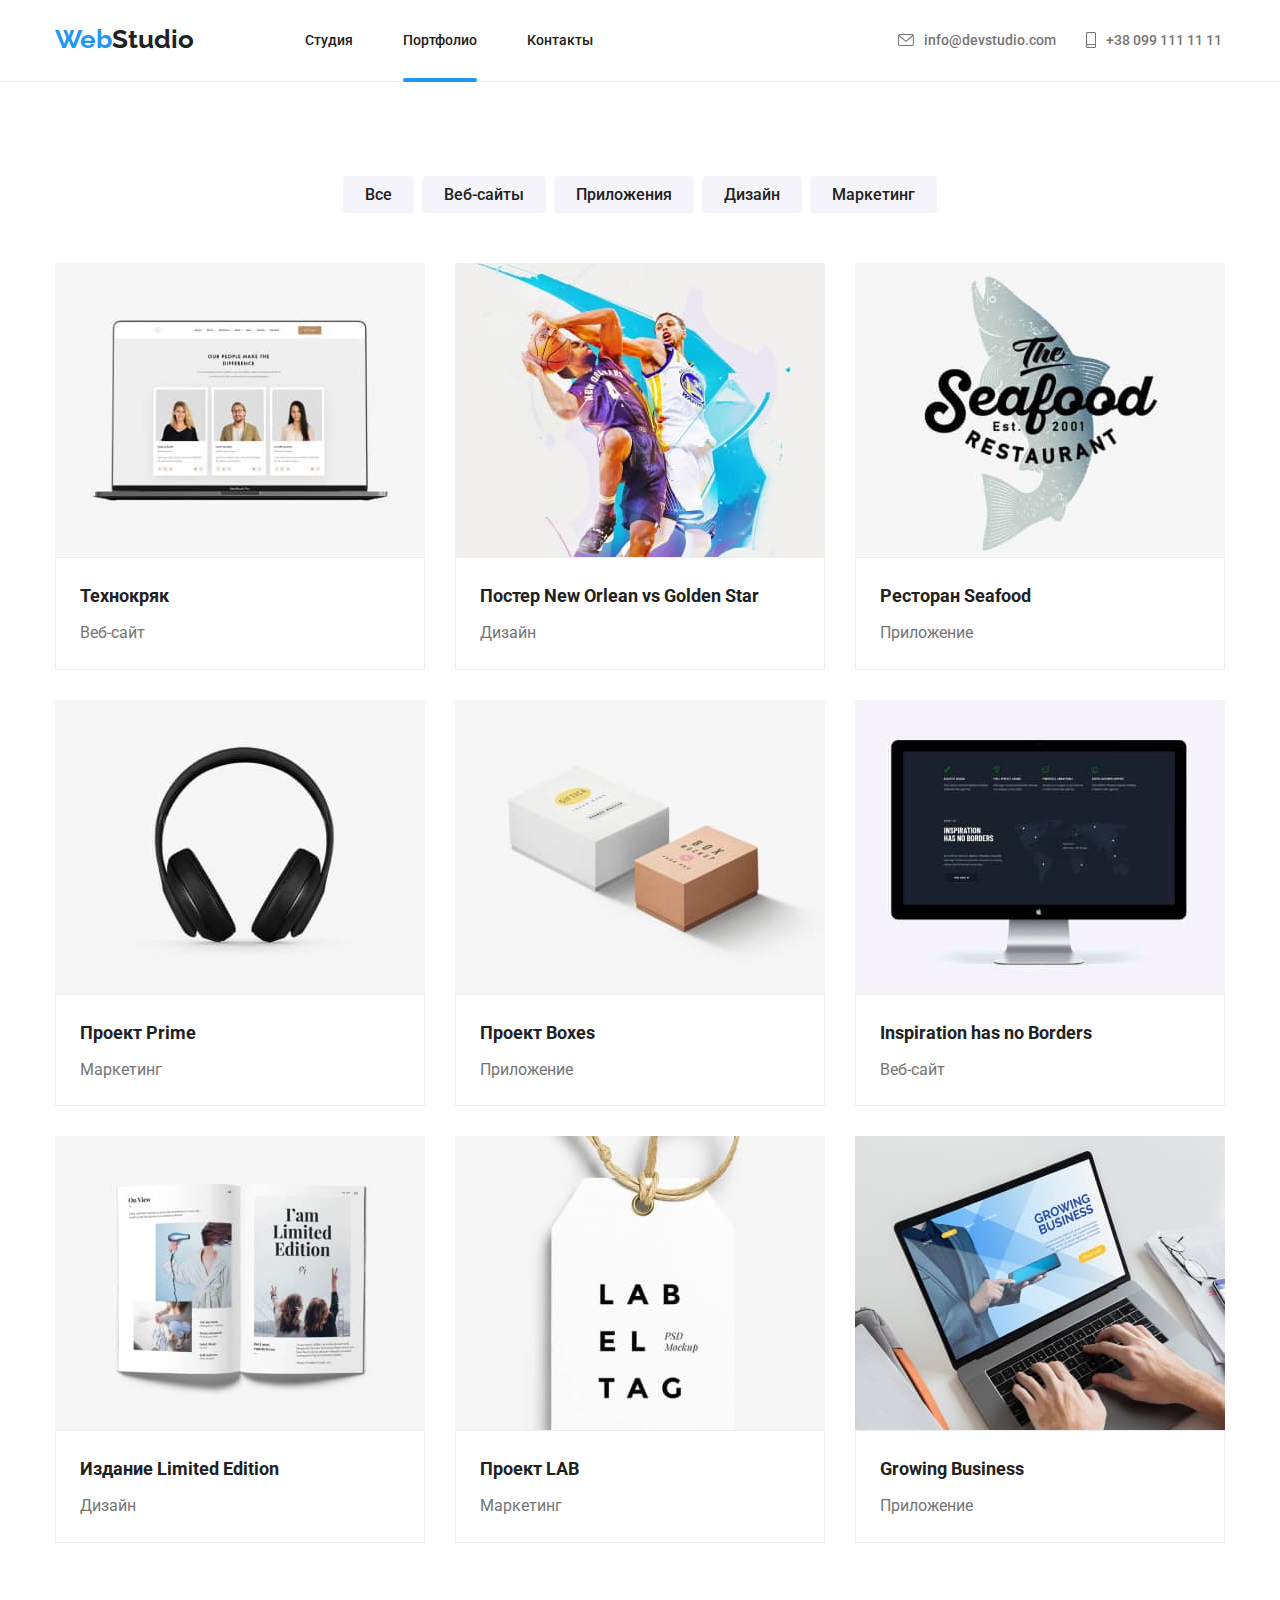
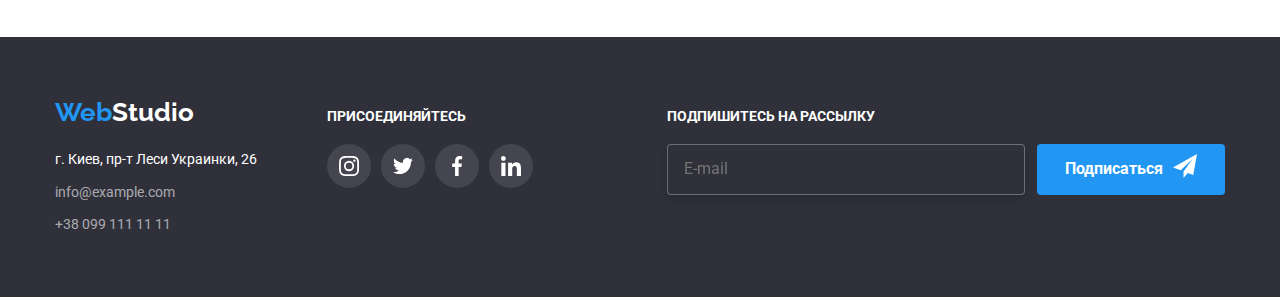
==== commit 0a704940: "Адаптивна верстка" ====
--- a/portfolio.html
+++ b/portfolio.html
@@ -19,39 +19,47 @@
 <body>
     <!--шапка-->
 <header class="cap">
-    <div class="container container--cap">
+    <div class="container cap--flex">
         <nav class="nav-link">
             <a class="nav-link__logo" href="./index.html">Web<span class="nav-link__logo-studio">Studio</span>
             </a>
+            <button type="button" class="menu-button is-open" data-menu-button>
+                <svg width="24" height="16" aria-label="перемикач мобільного вікна">
+                    <use class="icon-cross" href="images/symbol-defs.svg#icon-close"></use>
+                    <use class="icon-menu" href="images/symbol-defs.svg#icon-menu"></use>
+                </svg>
+            </button>
+        </nav>
+        <div class="menu-container">
             <ul class="site-navigation">
                 <li class="site-navigation__item">
-                    <a class="site-navigation__link" href="./index.html">Студия</a>
+                    <a class="site-navigation__link  " href="./index.html">Студия</a>
                 </li>
                 <li class="site-navigation__item">
-                    <a class="site-navigation__link  site-navigation__active" href="./portfolio.html">Портфолио</a>
+                    <a class="site-navigation__link site-navigation__active" href="./portfolio.html">Портфолио</a>
                 </li>
                 <li class="site-navigation__item">
                     <a class="site-navigation__link" href="">Контакты</a>
                 </li>
             </ul>
-        </nav>
-        <ul class="contacts">
-            <li class="contacts__item">
-                <a class="contacts__link" href="mailto:info@devstudio.com">
-                    <svg class="contacts__imgs">
-                        <use href="images/symbol-defs.svg#icon-envelope-2">
-                        </use>
-                    </svg>info@devstudio.com
-                </a>
-            </li>
-            <li class="contacts__item">
-                <a class="contacts__link" href="tel:+380961111111">
-                    <svg class="contacts__svg">
-                        <use href="images/symbol-defs.svg#icon-smartphone-1"></use>
-                    </svg>+38 099 111 11 11
-                </a>
-            </li>
-        </ul>
+            <ul class="contacts">
+                <li class="contacts__item">
+                    <a class="contacts__link" href="mailto:info@devstudio.com">
+                        <svg class="contacts__imgs">
+                            <use href="images/symbol-defs.svg#icon-envelope-2">
+                            </use>
+                        </svg>info@devstudio.com
+                    </a>
+                </li>
+                <li class="contacts__item">
+                    <a class="contacts__link" href="tel:+380961111111">
+                        <svg class="contacts__svg">
+                            <use href="images/symbol-defs.svg#icon-smartphone-1"></use>
+                        </svg>+38 099 111 11 11
+                    </a>
+                </li>
+            </ul>
+        </div>
     </div>
 </header>
 <main>
@@ -220,61 +228,64 @@
     <!-- footers -->
 <footer class="footers">
     <div class="container footers--flex">
-        <div>
-            <a class="footers__logo" href="./index.html">Web<span class="footers__logo-studios">Studio</span>
-            </a>
-            <address class="address">
-                <ul class="address__contact">
-                    <li class="address__link">
-                        <a class="address__maps" href="https://goo.gl/maps/EvbMrSn3d95Ezf188">г. Киев, пр-т Леси
-                            Украинки,
-                            26
+        <div class="footers__box">
+            <div>
+                <a class="footers__logo" href="./index.html">Web<span class="footers__logo-studios">Studio</span>
+                </a>
+                <address class="address">
+                    <ul class="address__contact">
+                        <li class="address__link">
+                            <a class="address__maps" href="https://goo.gl/maps/EvbMrSn3d95Ezf188">г. Киев, пр-т Леси
+                                Украинки,
+                                26
+                            </a>
+                        </li>
+                        <li class="address__link">
+                            <a class="address__contacts-email" href="info@example.com">info@example.com
+                            </a>
+                        </li>
+                        <li>
+                            <a class="address__contacts-tel" href="+380991111111">+38 099 111 11 11
+                            </a>
+                        </li>
+                    </ul>
+                </address>
+            </div>
+            <div class="social">
+                <h2 class="social__title">присоединяйтесь</h2>
+                <ul class="social__margin-top">
+                    <li class="social__items">
+                        <a class="social__link" href="">
+                            <svg class="social__imgs">
+                                <use href="images/symbol-defs.svg#icon-instagram-2-1"></use>
+                            </svg>
                         </a>
                     </li>
-                    <li class="address__link">
-                        <a class="address__contacts-email" href="info@example.com">info@example.com
+                    <li class="social__items">
+                        <a class="social__link" href="">
+                            <svg class="social__imgs">
+                                <use href="images/symbol-defs.svg#icon-twitter-1-1"></use>
+                            </svg>
                         </a>
                     </li>
-                    <li>
-                        <a class="address__contacts-tel" href="+380991111111">+38 099 111 11 11
+                    <li class="social__items">
+                        <a class="social__link" href="">
+                            <svg class="social__imgs">
+                                <use href="images/symbol-defs.svg#icon-facebook-1-1"></use>
+                            </svg>
+                        </a>
+                    </li>
+                    <li class="social__items">
+                        <a class="social__link" href="">
+                            <svg class="social__imgs">
+                                <use href="images/symbol-defs.svg#icon-linkedin-1-1"></use>
+                            </svg>
                         </a>
                     </li>
                 </ul>
-            </address>
+            </div>
         </div>
-        <div class="social">
-            <h2 class="social__title">присоединяйтесь</h2>
-            <ul class="social__margin-top">
-                <li class="social__items">
-                    <a class="social__link" href="">
-                        <svg class="social__imgs">
-                            <use href="images/symbol-defs.svg#icon-instagram-2-1"></use>
-                        </svg>
-                    </a>
-                </li>
-                <li class="social__items">
-                    <a class="social__link" href="">
-                        <svg class="social__imgs">
-                            <use href="images/symbol-defs.svg#icon-twitter-1-1"></use>
-                        </svg>
-                    </a>
-                </li>
-                <li class="social__items">
-                    <a class="social__link" href="">
-                        <svg class="social__imgs">
-                            <use href="images/symbol-defs.svg#icon-facebook-1-1"></use>
-                        </svg>
-                    </a>
-                </li>
-                <li class="social__items">
-                    <a class="social__link" href="">
-                        <svg class="social__imgs">
-                            <use href="images/symbol-defs.svg#icon-linkedin-1-1"></use>
-                        </svg>
-                    </a>
-                </li>
-            </ul>
-        </div>
+
         <!-- form -->
         <form class="form">
             <h2 class="form__title">Подпишитесь на рассылку</h2>
@@ -292,5 +303,6 @@
         </form>
     </div>
 </footer>
+<script src="./js/menu.js"></script>
 </body>
 </html>
--- a/css/main.min.css
+++ b/css/main.min.css
@@ -1 +1 @@
-html{box-sizing:border-box}*,*::before,*::after{box-sizing:inherit}h1,h2,h3,ul,li,p{margin-top:0px;margin-bottom:0px;padding:0px}header{background:#fff}img{display:block}.section{padding-top:94px;padding-bottom:94px}body{background:var(--main-page-bascground);font-family:"Roboto",sans-serif}.container{width:1200px;margin-left:auto;margin-right:auto;padding-left:15px;padding-right:15px}ul{list-style:none}.display-flex{display:flex;justify-content:space-between}.peculiarities__display-flex{display:flex;align-items:baseline}.section__title{font-weight:700;font-size:36px;line-height:1.2;text-align:center;color:#212121;margin-bottom:50px}.section--no-padding-top{padding-top:0}.section--background{background:#f5f4fa}.section__title-none{display:none}.cap{border-bottom:1px solid #ececec}.container--cap{display:flex;justify-content:space-between}.nav-link{display:flex;justify-content:space-between}.nav-link__logo{display:block;padding-top:24px;padding-bottom:25px;color:#2196f3;text-decoration:none;font-family:Raleway;font-weight:700;font-size:26px;line-height:1.2}.nav-link__logo-studio{color:#212121}.site-navigation{margin-left:93px;display:flex}.site-navigation__item{display:block;position:relative}.site-navigation__item:not(:last-child){margin-right:50px}.site-navigation__link{display:block;font-weight:500;font-size:14px;line-height:1.2;color:#212121;text-decoration:none;padding-top:32px;padding-bottom:32px;transition-property:color,fill;transition-duration:250ms;transition-timing-function:cubic-bezier(0.4, 0, 0.2, 1)}.site-navigation__link:hover,.site-navigation__link:focus{color:#2196f3;fill:#2196f3}.site-navigation__active::after{content:"";position:absolute;display:inline-block;width:100%;height:4px;background:#2196f3;border-radius:2px;display:flex;top:97%}.site-navigation__active::afteractive{color:#2196f3}.contacts{margin-left:auto;display:flex;align-items:center}.contacts__item:not(:last-child){margin-right:30px}.contacts__link{display:inline-flex;font-weight:500;font-size:14px;line-height:1.2;color:#757575;text-decoration:none;padding-top:32px;padding-bottom:32px;fill:#757575;align-items:center;transition-property:color,fill;transition-duration:250ms;transition-timing-function:cubic-bezier(0.4, 0, 0.2, 1)}.contacts__link:hover,.contacts__link:focus{color:#2196f3;fill:#2196f3}.contacts__svg{height:16px;width:10px;margin-right:10px;align-items:center}.contacts__imgs{height:12px;width:16px;margin-right:10px}.hero{background:#2f303a;text-align:center;padding:200px 0}.hero__container{max-width:1600px;height:600px;margin-left:auto;margin-right:auto;background-image:linear-gradient(to right, rgba(47, 48, 58, 0.4), rgba(47, 48, 58, 0.4)),url("../images/Img123.jpg");background-repeat:no-repeat;background-position:center;background-size:cover}.hero__headline{font-weight:900;font-size:44px;line-height:1.4;text-transform:uppercase;color:#fff}.hero__button{border:transparent;cursor:pointer;background:#2196f3;font-weight:700;font-size:16px;align-items:center;line-height:1.9;color:#fff;margin-top:30px;padding:10px 32px;border-radius:4px;transition-property:box-shadow,border-radius;transition-duration:250ms;transition-timing-function:cubic-bezier(0.4, 0, 0.2, 1)}.hero__button:hover,.hero__button:focus{box-shadow:0px 4px 4px rgba(0,0,0,.15);border-radius:4px}.peculiarities{display:flex;justify-content:space-between}.peculiarities__item:not(:last-child){margin-right:30px}.peculiarities__title{font-weight:700;font-size:14px;line-height:1.2;text-transform:uppercase;color:#212121}.peculiarities__text{font-size:14px;line-height:1.7;color:#757575;margin-top:10px}.peculiarities__imgs{width:70px;height:70px;display:block;fill:#afb1b8}.peculiarities__box{height:120px;background-color:#f5f4fa;margin-bottom:30px;border-radius:4px;display:flex;align-items:center;justify-content:center}.employment{display:flex;justify-content:space-between}.employment__item:not(:last-child){margin-right:30px}.employment__box{position:relative}.employment__text{height:70px;position:absolute;width:100%;background:rgba(47,48,58,.8);transform:translateY(calc(-100%));font-weight:700;font-size:14px;line-height:1.2;text-transform:uppercase;display:flex;align-items:center;justify-content:center;color:#fff}.team{display:flex;justify-content:space-between}.team__item{background:#fff;box-shadow:0px 1px 3px rgba(0,0,0,.12),0px 1px 1px rgba(0,0,0,.14),0px 2px 1px rgba(0,0,0,.2);border-radius:0px 0px 4px 4px;filter:drop-shadow(0px 4px 4px rgba(0, 0, 0, 0.25))}.team-box{padding-top:30px;padding-bottom:30px}.team-box__title{font-weight:500;font-size:16px;line-height:1.2;text-align:center;color:#212121}.team-box__text{font-size:16px;line-height:1.2;text-align:center;color:#757575;margin-top:10px}.networks{margin-top:16px;justify-content:center;display:flex}.networks__items:not(:first-child){margin-left:10px}.networks__imgs{height:20px;width:20px}.networks__link{width:44px;height:44px;display:flex;fill:#afb1b8;align-items:center;justify-content:center;border-radius:50%;transition-property:background,fill,border-radius;transition-duration:250ms;transition-timing-function:cubic-bezier(0.4, 0, 0.2, 1)}.networks__link:hover,.networks__link:focus{border-radius:50%;background:#2196f3;fill:#fff}.customers{display:flex;margin-top:50px}.customers__link{width:100%;height:100%;border:1px solid #afb1b8;border-radius:4px;display:flex;fill:#afb1b8;align-items:center;justify-content:center;transition-property:border-color,fill,filter;transition-duration:250ms;transition-timing-function:cubic-bezier(0.4, 0, 0.2, 1)}.customers__link:focus,.customers__link:hover{border-color:#2196f3;filter:drop-shadow(0px 4px 4px rgba(0, 0, 0, 0.25));fill:#2196f3}.customers__imgs{height:60px;width:106px}.customers__item{width:170px;height:92px}.customers__item:not(:last-child){margin-right:30px}.footers{background:#2f303a;padding:60px 0}.footers--flex{display:flex;align-items:baseline}.footers__logo-studios{color:#fff}.footers__logo{color:#2196f3;text-decoration:none;font-family:Raleway;font-weight:700;font-size:26px;line-height:1.2}.address{margin-top:20px}.address__contact{font-size:14px;line-height:1.7;font-style:normal}.address__link{margin-bottom:9px}.address__maps{color:#fff;text-decoration:none}.address__contacts-email{display:inline-block;color:rgba(255,255,255,.6);text-decoration:none}.address__contacts-tel{display:inline-block;color:rgba(255,255,255,.6);text-decoration:none}.social{margin-left:70px}.social__items:not(:last-child){margin-right:10px}.social__margin-top{margin-top:20px;display:flex;align-items:baseline}.social__title{font-weight:700;font-size:14px;line-height:16px;text-transform:uppercase;color:#fff}.social__link{width:44px;height:44px;background:rgba(255,255,255,.1);border:1px;border-radius:50%;padding:12px;display:block;fill:#fff;transition-property:background-color;transition-duration:250ms;transition-timing-function:cubic-bezier(0.4, 0, 0.2, 1)}.social__link:hover,.social__link:focus{background-color:#2196f3}.social__imgs{width:20px;height:20px}.form{margin-left:auto}.form__container{margin-top:20px;display:flex}.form__button{margin-left:12px;border:transparent;cursor:pointer;padding:10px 28px;font-family:Roboto;font-weight:700;font-size:16px;line-height:1.9;display:flex;align-items:center;text-align:center;background-color:#2196f3;color:#fff;border-radius:4px;transition-property:background-color,box-shadow,border-radius;transition-duration:250ms;transition-timing-function:cubic-bezier(0.4, 0, 0.2, 1)}.form__button:hover,.form__button:focus{background-color:#2196f3;box-shadow:0px 4px 4px rgba(0,0,0,.15);border-radius:4px}.form__title{font-weight:700;font-size:14px;line-height:1.2;text-transform:uppercase;color:#fff}.form__mail{width:358px;min-height:50px;padding:15px 16px;background-color:#2f303a;color:#fff;border:1px solid rgba(255,255,255,.3);box-sizing:border-box;filter:drop-shadow(0px 4px 4px rgba(0, 0, 0, 0.15));border-radius:4px}.form__svg{width:24px;height:24px;margin-left:10px}.js-speaker-form{padding:40px;display:block}.js-speaker-form__title{margin-bottom:12px;font-weight:700;font-size:20px;line-height:1.2;text-align:center;color:#212121}.js-box{text-decoration:none}.js-box:not(:first-child){margin-top:10px}.js-box__svg{position:absolute;width:13px;height:13px;transform:translateY(14px) translateX(-435px)}.js-box__label{position:relative;display:block;margin-bottom:4px;font-size:12px;line-height:1.2;color:#757575}.js-box__input{width:448px;height:40px;padding-top:11px;padding-left:42px;padding-right:12px;padding-bottom:11px;border:1px solid rgba(33,33,33,.2);box-sizing:border-box;border-radius:4px;cursor:pointer;transition-property:barder-color;transition-duration:250ms;transition-timing-function:cubic-bezier(0.4, 0, 0.2, 1)}.js-box__input:focus{border-color:#2196f3}.js-box__input:focus~.js-box__svg{fill:#2196f3;transition-property:fill;transition-duration:250ms;transition-timing-function:cubic-bezier(0.4, 0, 0.2, 1)}.js-box__textarea{display:block;resize:none;cursor:pointer;width:448px;min-height:120px;padding:12px 16px;border:1px solid rgba(33,33,33,.2);box-sizing:border-box;border-radius:4px}.js-box__textarea:focus{border-color:#2196f3;transition-property:barder-color;transition-duration:250ms;transition-timing-function:cubic-bezier(0.4, 0, 0.2, 1)}.js-item{text-align:center;margin-top:20px}.js-item__conditions{justify-content:center;display:flex;align-items:center;font-size:14px;line-height:1.9;letter-spacing:.03em}.js-item__checkbox{-webkit-appearance:none;-moz-appearance:none;appearance:none;position:absolute}.js-item__checkbox:checked+.js-item__icon{background-color:#2196f3;outline:1px solid #2196f3;background-origin:border-box;box-shadow:0px 4px 4px rgba(0,0,0,.25);transition-property:box-shadow,background-color,outline;transition-duration:250ms;transition-timing-function:cubic-bezier(0.4, 0, 0.2, 1)}.js-item__icon{display:inline-block;width:16px;height:15px;background-color:#fff;border-radius:1px;outline:1px solid #000;background-size:contain}.js-item__conditions-text{font-size:14px;line-height:1.9;cursor:pointer;color:#757575;margin-left:7px}.js-item__conditions-link{color:#2196f3}.js-item__button{border:transparent;margin-top:30px;padding:10px 55px;border-radius:4px;background:#2196f3;border-radius:4px;font-weight:700;font-size:16px;line-height:1.9;color:#fff;cursor:pointer;transition-property:box-shadow;transition-duration:250ms;transition-timing-function:cubic-bezier(0.4, 0, 0.2, 1)}.js-item__button:focus,.js-item__button:hover{box-shadow:0px 4px 4px rgba(0,0,0,.15)}.backdrop{position:fixed;top:0;left:0;width:100%;height:100%;background:rgba(0,0,0,.2);opacity:1;transform:opacity 250ms cubic-bezier(0.4, 0, 0.2, 1)}.backdrop.is-hidden{opacity:0;pointer-events:none}.backdrop.is-hidden .modal{transform:translate(-50%, -50%) scale(0.9)}.modal{position:absolute;top:50%;left:50%;width:528px;height:auto;transform:translate(-50%, -50%) scale(1);transition:transform 250ms cubic-bezier(0.4, 0, 0.2, 1);background-color:#fff;box-shadow:0px 1px 3px rgba(0,0,0,.12),0px 1px 1px rgba(0,0,0,.14),0px 2px 1px rgba(0,0,0,.2);border-radius:4px}.modal__button{position:absolute;top:8px;right:8px;width:30px;height:30px;background:#fff;border:1px solid rgba(0,0,0,.1);box-sizing:border-box;display:flex;align-items:center;border-radius:50%;cursor:pointer}.modal__button .modal__imgs:focus,.modal__button .modal__imgs:hover{fill:#2196f3}.modal__imgs{fill:#000;width:18px;height:18px;transition-property:fill;transition-duration:250ms;transition-timing-function:cubic-bezier(0.4, 0, 0.2, 1)}.list-nav{display:flex;justify-content:center}.list-nav__item:not(:first-child){margin-left:8px}.list-nav__button{cursor:pointer;font-family:"Roboto",sans-serif;background:#f5f4fa;border-radius:4px;font-weight:500;font-size:16px;line-height:1.6;color:#212121;padding:6px 22px;border-color:#f5f4fa;border:transparent;transition-property:color,border-color,filter,background,box-shadow;transition-duration:250ms;transition-timing-function:cubic-bezier(0.4, 0, 0.2, 1)}.list-nav__button:focus,.list-nav__button:hover{background:#2196f3;box-shadow:0px 3px 1px rgba(0,0,0,.1),0px 1px 2px rgba(0,0,0,.08),0px 2px 2px rgba(0,0,0,.12);color:#fff;border-color:#2196f3;filter:drop-shadow(0px 4px 4px rgba(0, 0, 0, 0.25))}.portfolio{margin-top:50px;flex-wrap:wrap}.portfolio--flex{display:flex;justify-content:space-between}.portfolio__item{box-sizing:border-box;margin-right:30px;margin-bottom:30px}.portfolio__item:nth-child(3n){margin-right:0}.portfolio__item:nth-last-child(-n+3){margin-bottom:0}.portfolio__link{display:block;text-decoration:none;transition-property:filter;transition-duration:250ms;transition-timing-function:cubic-bezier(0.4, 0, 0.2, 1)}.portfolio__link:hover,.portfolio__link:focus{filter:drop-shadow(0px 4px 4px rgba(0, 0, 0, 0.25))}.portfolio__link:hover .portfolio__animation,.portfolio__link:focus .portfolio__animation{transform:translateY(-100%);transition:transform 250ms cubic-bezier(0.4, 0, 0.2, 1)}.portfolio__box{position:relative;overflow:hidden}.portfolio__animation{position:absolute;align-items:center;justify-content:center;display:flex;width:370px;height:294px;background:rgba(33,150,243,.9);transition:transform 250ms cubic-bezier(0.4, 0, 0.2, 1)}.portfolio__anim-text{width:322px;height:168px;font-size:18px;line-height:1.5;color:#fff}.portfolio__wraper{background:#fff;border:1px solid #eee;padding:20px 24px}.portfolio__title{font-weight:700;font-size:18px;line-height:2;color:#212121}.portfolio__text{font-size:16px;line-height:1.9;color:#757575;margin-top:4px}/*# sourceMappingURL=main.min.css.map */+html{box-sizing:border-box;margin-left:0;margin-right:0}*,*::before,*::after{box-sizing:inherit}h1,h2,h3,ul,li,p{margin-top:0px;margin-bottom:0px;padding:0px}header{background:#fff}img{display:block}body{background:var(--main-page-bascground);font-family:"Roboto",sans-serif}.container{margin-left:auto;margin-right:auto;padding-left:15px;padding-right:15px}@media screen and (min-width: 480px)and (max-width: 767px){.container{width:480px}}@media screen and (min-width: 768px)and (max-width: 1199px){.container{width:768px}}@media screen and (min-width: 1200px){.container{width:1200px}}ul{list-style:none}.section{width:100%}@media screen and (min-width: 1200px){.section{padding-top:94px;padding-bottom:94px}}@media screen and (min-width: 480px)and (max-width: 1199px){.section{padding-top:60px;padding-bottom:60px}}.section--no-padding-top{padding-top:0}.section--background{background:#f5f4fa}.section__title{font-weight:700;font-size:36px;line-height:1.2;text-align:center;color:#212121}@media screen and (min-width: 480px)and (max-width: 1199px){.section__title{margin-bottom:30px}}@media screen and (min-width: 1200px){.section__title{margin-bottom:50px}}.section__title-none{display:none}@media screen and (min-width: 480px)and (max-width: 767px){img{width:450px}}@media screen and (min-width: 768px)and (max-width: 1199px){img{width:354px}}.cap{border-bottom:1px solid #ececec}@media screen and (min-width: 768px){.cap--flex{display:flex}}@media screen and (min-width: 480px)and (max-width: 767px){.nav-link{display:flex;justify-content:space-between}}.nav-link__logo{display:block;color:#2196f3;text-decoration:none;font-family:Raleway;font-weight:700;font-size:26px;line-height:1.2}@media screen and (min-width: 480px)and (max-width: 767px){.nav-link__logo{padding-top:16px;padding-bottom:16px}}@media screen and (min-width: 768px){.nav-link__logo{padding-top:24px;padding-bottom:25px}}.nav-link__logo-studio{color:#212121}.menu-button{display:inline-flex;padding:0;border:none;background-color:#fff;align-items:center}.menu-button .icon-menu{display:none}.menu-button.is-open .icon-menu{display:block}.menu-button.is-open .icon-cross{display:none}.menu-button:hover,.menu-button:focus{fill:#2196f3}@media screen and (min-width: 767px){.menu-button{display:none}}.menu-container{display:flex}@media screen and (min-width: 480px)and (max-width: 767px){.menu-container{display:none;position:absolute;top:100%;left:0;width:100%;height:100%}}.site-navigation{display:flex}@media screen and (min-width: 768px){.site-navigation{margin-left:88px}}@media screen and (min-width: 1200px){.site-navigation{margin-left:111px}}.site-navigation__item{display:block;position:relative}.site-navigation__item:not(:last-child){margin-right:50px}.site-navigation__link{display:block;font-weight:500;font-size:14px;line-height:1.2;color:#212121;text-decoration:none;padding-top:32px;padding-bottom:32px;transition-property:color,fill;transition-duration:250ms;transition-timing-function:cubic-bezier(0.4, 0, 0.2, 1)}.site-navigation__link:hover,.site-navigation__link:focus{color:#2196f3;fill:#2196f3}.site-navigation__active::after{content:"";position:absolute;display:inline-block;width:100%;height:4px;background:#2196f3;border-radius:2px;display:flex;top:97%;color:#2196f3}@media screen and (min-width: 1200px){.contacts{margin-left:305px;display:flex}.contacts__item:not(:last-child){margin-right:30px}}@media screen and (min-width: 768px)and (max-width: 1199px){.contacts{margin-left:84px}}@media screen and (min-width: 480px)and (max-width: 767px){.contacts{display:flex}.contacts__item:not(:last-child){margin-right:30px}}.contacts__link{display:inline-flex;font-weight:500;font-size:14px;line-height:1.2;color:#757575;text-decoration:none;padding-top:32px;padding-bottom:32px;fill:#757575;align-items:center;transition-property:color,fill;transition-duration:250ms;transition-timing-function:cubic-bezier(0.4, 0, 0.2, 1)}@media screen and (min-width: 768px)and (max-width: 1199px){.contacts__link{padding-top:10px;padding-bottom:10px}}.contacts__link:hover,.contacts__link:focus{color:#2196f3;fill:#2196f3}.contacts__svg{height:16px;width:10px;margin-right:10px;align-items:center}.contacts__imgs{height:12px;width:16px;margin-right:10px}.hero{background:#2f303a;text-align:center}@media screen and (min-width: 480px)and (max-width: 1199px){.hero{padding:118px 0}}@media screen and (min-width: 1200px){.hero{padding:200px 0}}.hero__container{margin-left:auto;margin-right:auto;background-image:linear-gradient(to right, rgba(47, 48, 58, 0.4), rgba(47, 48, 58, 0.4)),url("../images/Img123.jpg");background-repeat:no-repeat;background-position:center;background-size:cover}@media screen and (min-width: 480px)and (max-width: 767px){.hero__container{height:400px;min-width:480px}}@media screen and (min-width: 768px)and (max-width: 1199px){.hero__container{height:400px;min-width:768px}}@media screen and (min-width: 1200px){.hero__container{height:600px;max-width:1600px}}.hero__headline{font-weight:900;font-size:44px;line-height:1.4;text-transform:uppercase;color:#fff}@media screen and (min-width: 480px)and (max-width: 767px){.hero__headline{font-weight:900;font-size:26px;line-height:42px}}.hero__button{border:transparent;cursor:pointer;background:#2196f3;font-weight:700;font-size:16px;align-items:center;line-height:1.9;color:#fff;margin-top:30px;padding:10px 32px;border-radius:4px;transition-property:box-shadow,border-radius;transition-duration:250ms;transition-timing-function:cubic-bezier(0.4, 0, 0.2, 1)}.hero__button:hover,.hero__button:focus{box-shadow:0px 4px 4px rgba(0,0,0,.15);border-radius:4px}@media screen and (min-width: 1200px){.peculiarities{display:flex;justify-content:space-between}.peculiarities__item:not(:last-child){margin-right:30px}}@media screen and (min-width: 768px)and (max-width: 1199px){.peculiarities__item{width:calc((100% - 2 * 30px) / 2);margin:15px}}@media screen and (min-width: 768px)and (max-width: 1199px){.peculiarities{display:flex;flex-wrap:wrap;margin:-15px}}@media screen and (min-width: 480px)and (max-width: 767px){.peculiarities__item:not(:last-child){margin-bottom:30px}}.peculiarities__title{font-weight:700;font-size:14px;line-height:1.2;text-transform:uppercase;color:#212121}@media screen and (min-width: 480px)and (max-width: 767px){.peculiarities__title{text-align:center}}.peculiarities__text{font-size:14px;line-height:1.7;color:#757575;margin-top:10px}.peculiarities__imgs{width:70px;height:70px;display:block;fill:#afb1b8}.peculiarities__box{height:120px;background-color:#f5f4fa;margin-bottom:30px;border-radius:4px;display:flex;align-items:center;justify-content:center}@media screen and (min-width: 1200px){.employment{display:flex;justify-content:space-between}.employment__item:not(:last-child){margin-right:30px}}.employment__box{position:relative}.employment__text{height:70px;position:absolute;width:100%;background:rgba(47,48,58,.8);transform:translateY(calc(-100%));font-weight:700;font-size:14px;line-height:1.2;text-transform:uppercase;display:flex;align-items:center;justify-content:center;color:#fff}@media screen and (min-width: 480px)and (max-width: 1199px){.section.section--no-padding-top{display:none}}@media screen and (min-width: 1200px){.team{display:flex;justify-content:space-between}}@media screen and (min-width: 768px)and (max-width: 1199px){.team{display:flex;flex-wrap:wrap;margin:-15px}}.team__item{background:#fff;box-shadow:0px 1px 3px rgba(0,0,0,.12),0px 1px 1px rgba(0,0,0,.14),0px 2px 1px rgba(0,0,0,.2);border-radius:0px 0px 4px 4px;filter:drop-shadow(0px 4px 4px rgba(0, 0, 0, 0.25))}@media screen and (min-width: 480px)and (max-width: 767px){.team__item:not(:last-child){margin-bottom:30px}}@media screen and (min-width: 768px)and (max-width: 1199px){.team__item{width:calc((100% - 2 * 30px) / 2);margin:15px}}.team-box{padding-top:30px;padding-bottom:30px}.team-box__title{font-weight:500;font-size:16px;line-height:1.2;text-align:center;color:#212121}.team-box__text{font-size:16px;line-height:1.2;text-align:center;color:#757575;margin-top:10px}.networks{margin-top:16px;justify-content:center;display:flex}.networks__items:not(:first-child){margin-left:10px}.networks__imgs{height:20px;width:20px}.networks__link{width:44px;height:44px;display:flex;fill:#afb1b8;align-items:center;justify-content:center;border-radius:50%;transition-property:background,fill,border-radius;transition-duration:250ms;transition-timing-function:cubic-bezier(0.4, 0, 0.2, 1)}.networks__link:hover,.networks__link:focus{border-radius:50%;background:#2196f3;fill:#fff}@media screen and (min-width: 1200px){.customers{display:flex;margin-top:50px}}@media screen and (min-width: 480px)and (max-width: 1199px){.customers{flex-wrap:wrap;display:flex;margin:-15px}}.customers__link{width:100%;height:100%;border:1px solid #afb1b8;border-radius:4px;display:flex;fill:#afb1b8;align-items:center;justify-content:center;transition-property:border-color,fill,filter;transition-duration:250ms;transition-timing-function:cubic-bezier(0.4, 0, 0.2, 1)}.customers__link:focus,.customers__link:hover{border-color:#2196f3;filter:drop-shadow(0px 4px 4px rgba(0, 0, 0, 0.25));fill:#2196f3}.customers__imgs{height:60px;width:106px}.customers__item{width:170px;height:92px}@media screen and (min-width: 1200px){.customers__item:not(:last-child){margin-right:30px}}@media screen and (min-width: 480px)and (max-width: 767px){.customers__item{width:calc((100% - 2 * 30px) / 2);margin:15px}}@media screen and (min-width: 768px)and (max-width: 1199px){.customers__item{width:calc((100% - 3 * 30px) / 3);margin:15px}}.footers{background:#2f303a;width:100%;padding:60px 0}@media screen and (min-width: 1200px){.footers--flex{display:flex;align-items:baseline}}@media screen and (min-width: 480px)and (max-width: 1199px){.footers{text-align:center}}@media screen and (min-width: 768px)and (max-width: 1199px){.footers__box{display:flex;justify-content:center;align-items:baseline}}@media screen and (min-width: 1200px){.footers__box{display:flex;align-items:baseline}}.footers__logo-studios{color:#fff}.footers__logo{color:#2196f3;text-decoration:none;font-family:Raleway;font-weight:700;font-size:26px;line-height:1.2}.address{margin-top:20px}.address__contact{font-size:14px;line-height:1.7;font-style:normal}.address__link{margin-bottom:9px}.address__maps{color:#fff;text-decoration:none}.address__contacts-email{display:inline-block;color:rgba(255,255,255,.6);text-decoration:none}.address__contacts-tel{display:inline-block;color:rgba(255,255,255,.6);text-decoration:none}.social__items:not(:last-child){margin-right:10px}@media screen and (min-width: 1200px){.social{margin-left:70px}}@media screen and (min-width: 480px)and (max-width: 767px){.social{margin-top:60px}}@media screen and (min-width: 768px)and (max-width: 1199px){.social{margin-left:165px}}.social__margin-top{margin-top:20px;display:flex;align-items:baseline}@media screen and (min-width: 480px)and (max-width: 1199px){.social__margin-top{justify-content:center}}.social__title{font-weight:700;font-size:14px;line-height:16px;text-transform:uppercase;color:#fff}.social__link{width:44px;height:44px;background:rgba(255,255,255,.1);border:1px;border-radius:50%;padding:12px;display:block;fill:#fff;transition-property:background-color;transition-duration:250ms;transition-timing-function:cubic-bezier(0.4, 0, 0.2, 1)}.social__link:hover,.social__link:focus{background-color:#2196f3}.social__imgs{width:20px;height:20px}.form{margin-left:auto}@media screen and (min-width: 1200px){.form__container{margin-top:20px;display:flex}}.form__button{border:transparent;cursor:pointer;padding:10px 28px;font-family:Roboto;font-weight:700;font-size:16px;line-height:1.9;background-color:#2196f3;color:#fff;border-radius:4px;transition-property:background-color,box-shadow,border-radius;transition-duration:250ms;transition-timing-function:cubic-bezier(0.4, 0, 0.2, 1)}@media screen and (min-width: 1200px){.form__button{margin-left:12px;display:flex}}@media screen and (min-width: 480px)and (max-width: 1199px){.form__button{margin-top:20px;margin-left:auto;margin-right:auto;display:flex}}.form__button:hover,.form__button:focus{background-color:#2196f3;box-shadow:0px 4px 4px rgba(0,0,0,.15);border-radius:4px}.form__title{font-weight:700;font-size:14px;line-height:1.2;text-transform:uppercase;color:#fff}@media screen and (min-width: 480px)and (max-width: 1199px){.form__title{margin-top:60px;margin-bottom:20px}}.form__mail{min-height:50px;padding:15px 16px;background-color:#2f303a;color:#fff;border:1px solid rgba(255,255,255,.3);box-sizing:border-box;filter:drop-shadow(0px 4px 4px rgba(0, 0, 0, 0.15));border-radius:4px}@media screen and (min-width: 480px)and (max-width: 1199px){.form__mail{width:450px}}@media screen and (min-width: 1200px){.form__mail{width:358px}}.form__svg{width:24px;height:24px;margin-left:10px}.js-speaker-form{padding:40px;display:block}.js-speaker-form__title{margin-bottom:12px;font-weight:700;font-size:20px;line-height:1.2;text-align:center;color:#212121}.js-box{text-decoration:none}.js-box:not(:first-child){margin-top:10px}.js-box__svg{position:absolute;width:13px;height:13px}@media screen and (min-width: 1200px){.js-box__svg{transform:translateY(14px) translateX(-433px)}}@media screen and (min-width: 480px)and (max-width: 1199px){.js-box__svg{transform:translateY(14px) translateX(-355px)}}.js-box__label{position:relative;display:block;margin-bottom:4px;font-size:12px;line-height:1.2;color:#757575}.js-box__input{height:40px;padding-top:11px;padding-left:42px;padding-right:12px;padding-bottom:11px;border:1px solid rgba(33,33,33,.2);box-sizing:border-box;border-radius:4px;cursor:pointer;transition-property:barder-color;transition-duration:250ms;transition-timing-function:cubic-bezier(0.4, 0, 0.2, 1)}@media screen and (min-width: 480px)and (max-width: 1199px){.js-box__input{width:370px}}@media screen and (min-width: 1200px){.js-box__input{width:448px}}.js-box__input:focus{border-color:#2196f3}.js-box__input:focus~.js-box__svg{fill:#2196f3;transition-property:fill;transition-duration:250ms;transition-timing-function:cubic-bezier(0.4, 0, 0.2, 1)}.js-box__textarea{display:block;resize:none;cursor:pointer;width:448px;min-height:120px;padding:12px 16px;border:1px solid rgba(33,33,33,.2);box-sizing:border-box;border-radius:4px}.js-box__textarea:focus{border-color:#2196f3;transition-property:barder-color;transition-duration:250ms;transition-timing-function:cubic-bezier(0.4, 0, 0.2, 1)}@media screen and (min-width: 480px)and (max-width: 1199px){.js-box__textarea{width:370px}}@media screen and (min-width: 1200px){.js-box__textarea{width:448px}}.js-item{text-align:center;margin-top:20px}.js-item__conditions{justify-content:center;display:flex;align-items:center;font-size:14px;line-height:1.9;letter-spacing:.03em;align-items:baseline}.js-item__checkbox{-webkit-appearance:none;-moz-appearance:none;appearance:none;position:absolute}.js-item__checkbox:checked+.js-item__icon{background-color:#2196f3;outline:1px solid #2196f3;background-origin:border-box;box-shadow:0px 4px 4px rgba(0,0,0,.25);transition-property:box-shadow,background-color,outline;transition-duration:250ms;transition-timing-function:cubic-bezier(0.4, 0, 0.2, 1)}.js-item__icon{display:inline-block;width:16px;height:15px;background-color:#fff;border-radius:1px;outline:1px solid #000;background-size:contain}.js-item__conditions-text{margin-left:7px;cursor:pointer;color:#757575}@media screen and (min-width: 1200px){.js-item__conditions-text{font-size:14px;line-height:1.9}}@media screen and (min-width: 480px)and (max-width: 1199px){.js-item__conditions-text{font-size:12px;line-height:14px}}.js-item__conditions-link{color:#2196f3}.js-item__button{border:transparent;margin-top:30px;padding:10px 55px;border-radius:4px;background:#2196f3;border-radius:4px;font-weight:700;font-size:16px;line-height:1.9;color:#fff;cursor:pointer;transition-property:box-shadow;transition-duration:250ms;transition-timing-function:cubic-bezier(0.4, 0, 0.2, 1)}.js-item__button:focus,.js-item__button:hover{box-shadow:0px 4px 4px rgba(0,0,0,.15)}.backdrop{position:fixed;top:0;left:0;width:100%;height:100%;background:rgba(0,0,0,.2);opacity:1;transform:opacity 250ms cubic-bezier(0.4, 0, 0.2, 1)}.backdrop.is-hidden{opacity:0;pointer-events:none}.backdrop.is-hidden .modal{transform:translate(-50%, -50%) scale(0.9)}.modal{position:absolute;top:50%;left:50%;height:auto;transform:translate(-50%, -50%) scale(1);transition:transform 250ms cubic-bezier(0.4, 0, 0.2, 1);background-color:#fff;box-shadow:0px 1px 3px rgba(0,0,0,.12),0px 1px 1px rgba(0,0,0,.14),0px 2px 1px rgba(0,0,0,.2);border-radius:4px}@media screen and (min-width: 480px)and (max-width: 1199px){.modal{width:450px}}@media screen and (min-width: 1200px){.modal{width:528px}}.modal__button{position:absolute;top:8px;right:8px;width:30px;height:30px;background:#fff;border:1px solid rgba(0,0,0,.1);box-sizing:border-box;display:flex;align-items:center;border-radius:50%;cursor:pointer}.modal__button .modal__imgs:focus,.modal__button .modal__imgs:hover{fill:#2196f3}.modal__imgs{fill:#000;width:18px;height:18px;transition-property:fill;transition-duration:250ms;transition-timing-function:cubic-bezier(0.4, 0, 0.2, 1)}.list-nav{display:flex}.list-nav__item:not(:first-child){margin-left:8px}@media screen and (min-width: 480px)and (max-width: 767px){.list-nav{flex-wrap:wrap}.list-nav__item:nth-child(4){margin-left:0}.list-nav__item:nth-last-child(-n+2){margin-top:15px}}@media screen and (min-width: 768px){.list-nav{justify-content:center}}.list-nav__button{cursor:pointer;font-family:"Roboto",sans-serif;background:#f5f4fa;border-radius:4px;font-weight:500;font-size:16px;line-height:1.6;color:#212121;padding:6px 22px;border-color:#f5f4fa;border:transparent;transition-property:color,border-color,filter,background,box-shadow;transition-duration:250ms;transition-timing-function:cubic-bezier(0.4, 0, 0.2, 1)}.list-nav__button:focus,.list-nav__button:hover{background:#2196f3;box-shadow:0px 3px 1px rgba(0,0,0,.1),0px 1px 2px rgba(0,0,0,.08),0px 2px 2px rgba(0,0,0,.12);color:#fff;border-color:#2196f3;filter:drop-shadow(0px 4px 4px rgba(0, 0, 0, 0.25))}.portfolio{margin-top:50px;flex-wrap:wrap}.portfolio--flex{display:flex;justify-content:space-between}.portfolio__item{box-sizing:border-box}@media screen and (min-width: 1200px){.portfolio__item{margin-right:30px;margin-bottom:30px}.portfolio__item:nth-child(3n){margin-right:0}.portfolio__item:nth-last-child(-n+3){margin-bottom:0}}@media screen and (min-width: 768px)and (max-width: 1199px){.portfolio__item:nth-child(-n+7){margin-bottom:30px}}@media screen and (min-width: 480px)and (max-width: 767px){.portfolio__item:nth-child(-n+8){margin-bottom:30px}}.portfolio__link{display:block;text-decoration:none;transition-property:filter;transition-duration:250ms;transition-timing-function:cubic-bezier(0.4, 0, 0.2, 1)}.portfolio__link:hover,.portfolio__link:focus{filter:drop-shadow(0px 4px 4px rgba(0, 0, 0, 0.25))}.portfolio__link:hover .portfolio__animation,.portfolio__link:focus .portfolio__animation{transform:translateY(-100%);transition:transform 250ms cubic-bezier(0.4, 0, 0.2, 1)}.portfolio__box{position:relative;overflow:hidden}.portfolio__animation{position:absolute;align-items:center;justify-content:center;display:flex;background:rgba(33,150,243,.9);transition:transform 250ms cubic-bezier(0.4, 0, 0.2, 1)}@media screen and (min-width: 480px)and (max-width: 767px){.portfolio__animation{width:450px;height:100%}}@media screen and (min-width: 767px)and (max-width: 1199px){.portfolio__animation{width:354px;height:100%}}@media screen and (min-width: 1200px){.portfolio__animation{width:370px;height:100%}}.portfolio__anim-text{width:322px;height:168px;font-size:18px;line-height:1.5;color:#fff}.portfolio__wraper{background:#fff;border:1px solid #eee;padding:20px 24px}.portfolio__title{font-weight:700;font-size:18px;line-height:2;color:#212121}.portfolio__text{font-size:16px;line-height:1.9;color:#757575;margin-top:4px}/*# sourceMappingURL=main.min.css.map */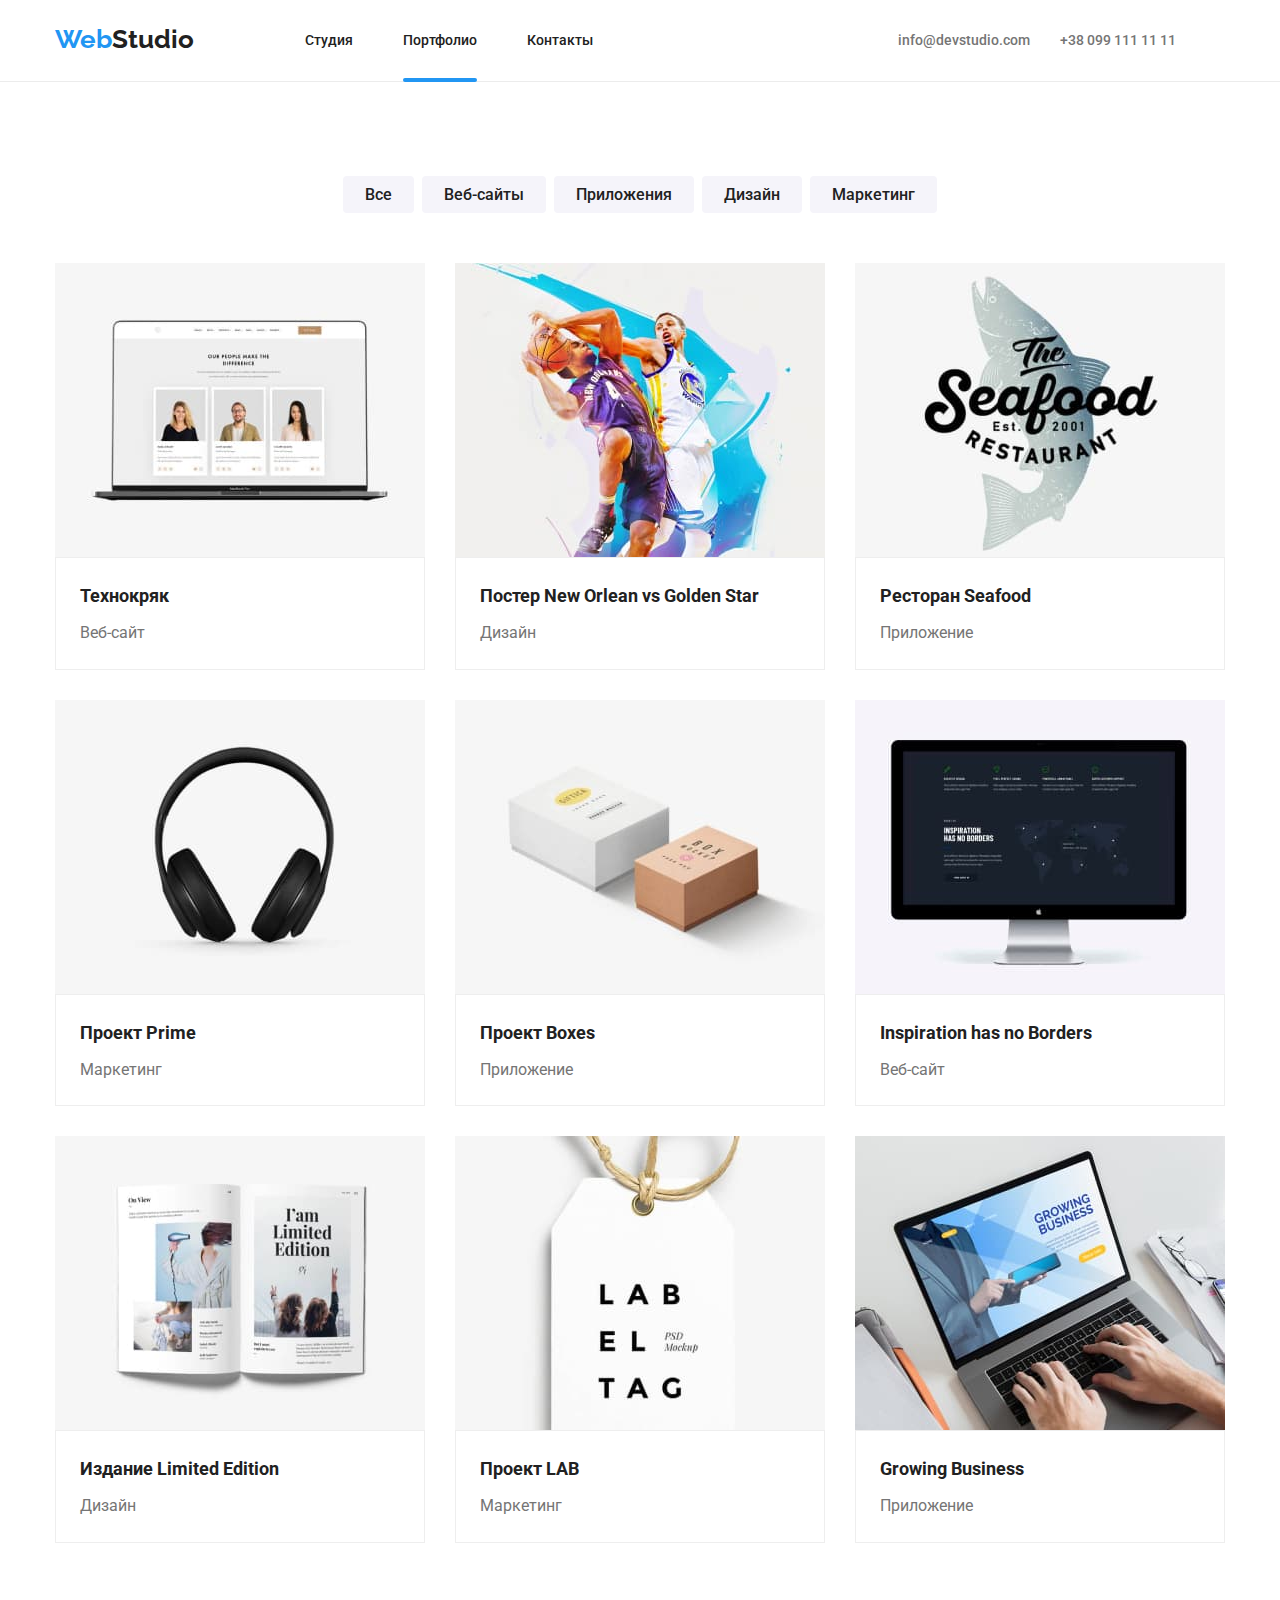
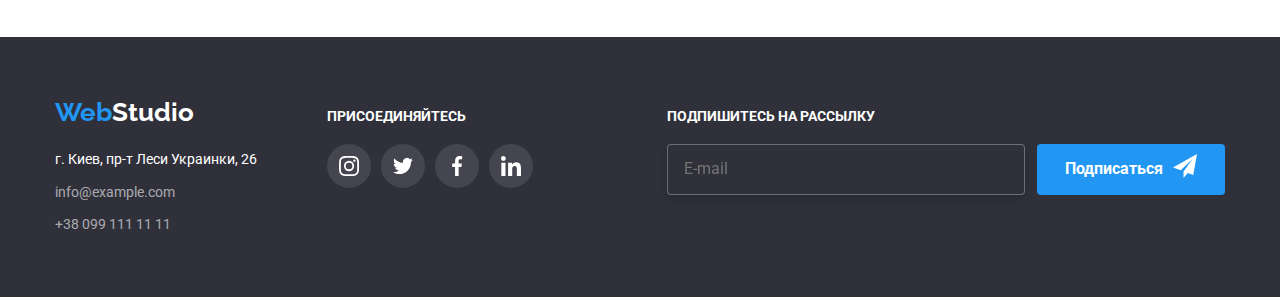
==== commit ca8e56f8: "site-navigation__active" ====
--- a/portfolio.html
+++ b/portfolio.html
@@ -23,14 +23,15 @@
         <nav class="nav-link">
             <a class="nav-link__logo" href="./index.html">Web<span class="nav-link__logo-studio">Studio</span>
             </a>
-            <button type="button" class="menu-button is-open" data-menu-button>
+            <button type="button" class="menu-button " aria-expanded="false" aria-controls="menu-container"
+                data-menu-btn>
                 <svg width="24" height="16" aria-label="перемикач мобільного вікна">
                     <use class="icon-cross" href="images/symbol-defs.svg#icon-close"></use>
                     <use class="icon-menu" href="images/symbol-defs.svg#icon-menu"></use>
                 </svg>
             </button>
         </nav>
-        <div class="menu-container">
+        <div class="menu-container" id="menu-container" data-menu>
             <ul class="site-navigation">
                 <li class="site-navigation__item">
                     <a class="site-navigation__link  " href="./index.html">Студия</a>
@@ -44,7 +45,7 @@
             </ul>
             <ul class="contacts">
                 <li class="contacts__item">
-                    <a class="contacts__link" href="mailto:info@devstudio.com">
+                    <a class="contacts__link contacts__link--mail" href="mailto:info@devstudio.com">
                         <svg class="contacts__imgs">
                             <use href="images/symbol-defs.svg#icon-envelope-2">
                             </use>
@@ -52,14 +53,29 @@
                     </a>
                 </li>
                 <li class="contacts__item">
-                    <a class="contacts__link" href="tel:+380961111111">
+                    <a class="contacts__link contacts__link--tel" href="tel:+380961111111">
                         <svg class="contacts__svg">
                             <use href="images/symbol-defs.svg#icon-smartphone-1"></use>
                         </svg>+38 099 111 11 11
                     </a>
                 </li>
             </ul>
+            <ul class="socials">
+                <li class="socials__item">
+                    <a class="socials__link" href="">Instagram</a>
+                </li>
+                <li class="socials__item">
+                    <a class="socials__link" href="">Twitter</a>
+                </li>
+                <li class="socials__item">
+                    <a class="socials__link" href="">Facebook</a>
+                </li>
+                <li class="socials__item">
+                    <a class="socials__link" href="">Linkedin</a>
+                </li>
+            </ul>
         </div>
+    </div>
     </div>
 </header>
 <main>
@@ -303,6 +319,6 @@
         </form>
     </div>
 </footer>
-<script src="./js/menu.js"></script>
+<script src="./js/mobile-menu.js"></script>
 </body>
 </html>
--- a/css/main.min.css
+++ b/css/main.min.css
@@ -1 +1 @@
-html{box-sizing:border-box;margin-left:0;margin-right:0}*,*::before,*::after{box-sizing:inherit}h1,h2,h3,ul,li,p{margin-top:0px;margin-bottom:0px;padding:0px}header{background:#fff}img{display:block}body{background:var(--main-page-bascground);font-family:"Roboto",sans-serif}.container{margin-left:auto;margin-right:auto;padding-left:15px;padding-right:15px}@media screen and (min-width: 480px)and (max-width: 767px){.container{width:480px}}@media screen and (min-width: 768px)and (max-width: 1199px){.container{width:768px}}@media screen and (min-width: 1200px){.container{width:1200px}}ul{list-style:none}.section{width:100%}@media screen and (min-width: 1200px){.section{padding-top:94px;padding-bottom:94px}}@media screen and (min-width: 480px)and (max-width: 1199px){.section{padding-top:60px;padding-bottom:60px}}.section--no-padding-top{padding-top:0}.section--background{background:#f5f4fa}.section__title{font-weight:700;font-size:36px;line-height:1.2;text-align:center;color:#212121}@media screen and (min-width: 480px)and (max-width: 1199px){.section__title{margin-bottom:30px}}@media screen and (min-width: 1200px){.section__title{margin-bottom:50px}}.section__title-none{display:none}@media screen and (min-width: 480px)and (max-width: 767px){img{width:450px}}@media screen and (min-width: 768px)and (max-width: 1199px){img{width:354px}}.cap{border-bottom:1px solid #ececec}@media screen and (min-width: 768px){.cap--flex{display:flex}}@media screen and (min-width: 480px)and (max-width: 767px){.nav-link{display:flex;justify-content:space-between}}.nav-link__logo{display:block;color:#2196f3;text-decoration:none;font-family:Raleway;font-weight:700;font-size:26px;line-height:1.2}@media screen and (min-width: 480px)and (max-width: 767px){.nav-link__logo{padding-top:16px;padding-bottom:16px}}@media screen and (min-width: 768px){.nav-link__logo{padding-top:24px;padding-bottom:25px}}.nav-link__logo-studio{color:#212121}.menu-button{display:inline-flex;padding:0;border:none;background-color:#fff;align-items:center}.menu-button .icon-menu{display:none}.menu-button.is-open .icon-menu{display:block}.menu-button.is-open .icon-cross{display:none}.menu-button:hover,.menu-button:focus{fill:#2196f3}@media screen and (min-width: 767px){.menu-button{display:none}}.menu-container{display:flex}@media screen and (min-width: 480px)and (max-width: 767px){.menu-container{display:none;position:absolute;top:100%;left:0;width:100%;height:100%}}.site-navigation{display:flex}@media screen and (min-width: 768px){.site-navigation{margin-left:88px}}@media screen and (min-width: 1200px){.site-navigation{margin-left:111px}}.site-navigation__item{display:block;position:relative}.site-navigation__item:not(:last-child){margin-right:50px}.site-navigation__link{display:block;font-weight:500;font-size:14px;line-height:1.2;color:#212121;text-decoration:none;padding-top:32px;padding-bottom:32px;transition-property:color,fill;transition-duration:250ms;transition-timing-function:cubic-bezier(0.4, 0, 0.2, 1)}.site-navigation__link:hover,.site-navigation__link:focus{color:#2196f3;fill:#2196f3}.site-navigation__active::after{content:"";position:absolute;display:inline-block;width:100%;height:4px;background:#2196f3;border-radius:2px;display:flex;top:97%;color:#2196f3}@media screen and (min-width: 1200px){.contacts{margin-left:305px;display:flex}.contacts__item:not(:last-child){margin-right:30px}}@media screen and (min-width: 768px)and (max-width: 1199px){.contacts{margin-left:84px}}@media screen and (min-width: 480px)and (max-width: 767px){.contacts{display:flex}.contacts__item:not(:last-child){margin-right:30px}}.contacts__link{display:inline-flex;font-weight:500;font-size:14px;line-height:1.2;color:#757575;text-decoration:none;padding-top:32px;padding-bottom:32px;fill:#757575;align-items:center;transition-property:color,fill;transition-duration:250ms;transition-timing-function:cubic-bezier(0.4, 0, 0.2, 1)}@media screen and (min-width: 768px)and (max-width: 1199px){.contacts__link{padding-top:10px;padding-bottom:10px}}.contacts__link:hover,.contacts__link:focus{color:#2196f3;fill:#2196f3}.contacts__svg{height:16px;width:10px;margin-right:10px;align-items:center}.contacts__imgs{height:12px;width:16px;margin-right:10px}.hero{background:#2f303a;text-align:center}@media screen and (min-width: 480px)and (max-width: 1199px){.hero{padding:118px 0}}@media screen and (min-width: 1200px){.hero{padding:200px 0}}.hero__container{margin-left:auto;margin-right:auto;background-image:linear-gradient(to right, rgba(47, 48, 58, 0.4), rgba(47, 48, 58, 0.4)),url("../images/Img123.jpg");background-repeat:no-repeat;background-position:center;background-size:cover}@media screen and (min-width: 480px)and (max-width: 767px){.hero__container{height:400px;min-width:480px}}@media screen and (min-width: 768px)and (max-width: 1199px){.hero__container{height:400px;min-width:768px}}@media screen and (min-width: 1200px){.hero__container{height:600px;max-width:1600px}}.hero__headline{font-weight:900;font-size:44px;line-height:1.4;text-transform:uppercase;color:#fff}@media screen and (min-width: 480px)and (max-width: 767px){.hero__headline{font-weight:900;font-size:26px;line-height:42px}}.hero__button{border:transparent;cursor:pointer;background:#2196f3;font-weight:700;font-size:16px;align-items:center;line-height:1.9;color:#fff;margin-top:30px;padding:10px 32px;border-radius:4px;transition-property:box-shadow,border-radius;transition-duration:250ms;transition-timing-function:cubic-bezier(0.4, 0, 0.2, 1)}.hero__button:hover,.hero__button:focus{box-shadow:0px 4px 4px rgba(0,0,0,.15);border-radius:4px}@media screen and (min-width: 1200px){.peculiarities{display:flex;justify-content:space-between}.peculiarities__item:not(:last-child){margin-right:30px}}@media screen and (min-width: 768px)and (max-width: 1199px){.peculiarities__item{width:calc((100% - 2 * 30px) / 2);margin:15px}}@media screen and (min-width: 768px)and (max-width: 1199px){.peculiarities{display:flex;flex-wrap:wrap;margin:-15px}}@media screen and (min-width: 480px)and (max-width: 767px){.peculiarities__item:not(:last-child){margin-bottom:30px}}.peculiarities__title{font-weight:700;font-size:14px;line-height:1.2;text-transform:uppercase;color:#212121}@media screen and (min-width: 480px)and (max-width: 767px){.peculiarities__title{text-align:center}}.peculiarities__text{font-size:14px;line-height:1.7;color:#757575;margin-top:10px}.peculiarities__imgs{width:70px;height:70px;display:block;fill:#afb1b8}.peculiarities__box{height:120px;background-color:#f5f4fa;margin-bottom:30px;border-radius:4px;display:flex;align-items:center;justify-content:center}@media screen and (min-width: 1200px){.employment{display:flex;justify-content:space-between}.employment__item:not(:last-child){margin-right:30px}}.employment__box{position:relative}.employment__text{height:70px;position:absolute;width:100%;background:rgba(47,48,58,.8);transform:translateY(calc(-100%));font-weight:700;font-size:14px;line-height:1.2;text-transform:uppercase;display:flex;align-items:center;justify-content:center;color:#fff}@media screen and (min-width: 480px)and (max-width: 1199px){.section.section--no-padding-top{display:none}}@media screen and (min-width: 1200px){.team{display:flex;justify-content:space-between}}@media screen and (min-width: 768px)and (max-width: 1199px){.team{display:flex;flex-wrap:wrap;margin:-15px}}.team__item{background:#fff;box-shadow:0px 1px 3px rgba(0,0,0,.12),0px 1px 1px rgba(0,0,0,.14),0px 2px 1px rgba(0,0,0,.2);border-radius:0px 0px 4px 4px;filter:drop-shadow(0px 4px 4px rgba(0, 0, 0, 0.25))}@media screen and (min-width: 480px)and (max-width: 767px){.team__item:not(:last-child){margin-bottom:30px}}@media screen and (min-width: 768px)and (max-width: 1199px){.team__item{width:calc((100% - 2 * 30px) / 2);margin:15px}}.team-box{padding-top:30px;padding-bottom:30px}.team-box__title{font-weight:500;font-size:16px;line-height:1.2;text-align:center;color:#212121}.team-box__text{font-size:16px;line-height:1.2;text-align:center;color:#757575;margin-top:10px}.networks{margin-top:16px;justify-content:center;display:flex}.networks__items:not(:first-child){margin-left:10px}.networks__imgs{height:20px;width:20px}.networks__link{width:44px;height:44px;display:flex;fill:#afb1b8;align-items:center;justify-content:center;border-radius:50%;transition-property:background,fill,border-radius;transition-duration:250ms;transition-timing-function:cubic-bezier(0.4, 0, 0.2, 1)}.networks__link:hover,.networks__link:focus{border-radius:50%;background:#2196f3;fill:#fff}@media screen and (min-width: 1200px){.customers{display:flex;margin-top:50px}}@media screen and (min-width: 480px)and (max-width: 1199px){.customers{flex-wrap:wrap;display:flex;margin:-15px}}.customers__link{width:100%;height:100%;border:1px solid #afb1b8;border-radius:4px;display:flex;fill:#afb1b8;align-items:center;justify-content:center;transition-property:border-color,fill,filter;transition-duration:250ms;transition-timing-function:cubic-bezier(0.4, 0, 0.2, 1)}.customers__link:focus,.customers__link:hover{border-color:#2196f3;filter:drop-shadow(0px 4px 4px rgba(0, 0, 0, 0.25));fill:#2196f3}.customers__imgs{height:60px;width:106px}.customers__item{width:170px;height:92px}@media screen and (min-width: 1200px){.customers__item:not(:last-child){margin-right:30px}}@media screen and (min-width: 480px)and (max-width: 767px){.customers__item{width:calc((100% - 2 * 30px) / 2);margin:15px}}@media screen and (min-width: 768px)and (max-width: 1199px){.customers__item{width:calc((100% - 3 * 30px) / 3);margin:15px}}.footers{background:#2f303a;width:100%;padding:60px 0}@media screen and (min-width: 1200px){.footers--flex{display:flex;align-items:baseline}}@media screen and (min-width: 480px)and (max-width: 1199px){.footers{text-align:center}}@media screen and (min-width: 768px)and (max-width: 1199px){.footers__box{display:flex;justify-content:center;align-items:baseline}}@media screen and (min-width: 1200px){.footers__box{display:flex;align-items:baseline}}.footers__logo-studios{color:#fff}.footers__logo{color:#2196f3;text-decoration:none;font-family:Raleway;font-weight:700;font-size:26px;line-height:1.2}.address{margin-top:20px}.address__contact{font-size:14px;line-height:1.7;font-style:normal}.address__link{margin-bottom:9px}.address__maps{color:#fff;text-decoration:none}.address__contacts-email{display:inline-block;color:rgba(255,255,255,.6);text-decoration:none}.address__contacts-tel{display:inline-block;color:rgba(255,255,255,.6);text-decoration:none}.social__items:not(:last-child){margin-right:10px}@media screen and (min-width: 1200px){.social{margin-left:70px}}@media screen and (min-width: 480px)and (max-width: 767px){.social{margin-top:60px}}@media screen and (min-width: 768px)and (max-width: 1199px){.social{margin-left:165px}}.social__margin-top{margin-top:20px;display:flex;align-items:baseline}@media screen and (min-width: 480px)and (max-width: 1199px){.social__margin-top{justify-content:center}}.social__title{font-weight:700;font-size:14px;line-height:16px;text-transform:uppercase;color:#fff}.social__link{width:44px;height:44px;background:rgba(255,255,255,.1);border:1px;border-radius:50%;padding:12px;display:block;fill:#fff;transition-property:background-color;transition-duration:250ms;transition-timing-function:cubic-bezier(0.4, 0, 0.2, 1)}.social__link:hover,.social__link:focus{background-color:#2196f3}.social__imgs{width:20px;height:20px}.form{margin-left:auto}@media screen and (min-width: 1200px){.form__container{margin-top:20px;display:flex}}.form__button{border:transparent;cursor:pointer;padding:10px 28px;font-family:Roboto;font-weight:700;font-size:16px;line-height:1.9;background-color:#2196f3;color:#fff;border-radius:4px;transition-property:background-color,box-shadow,border-radius;transition-duration:250ms;transition-timing-function:cubic-bezier(0.4, 0, 0.2, 1)}@media screen and (min-width: 1200px){.form__button{margin-left:12px;display:flex}}@media screen and (min-width: 480px)and (max-width: 1199px){.form__button{margin-top:20px;margin-left:auto;margin-right:auto;display:flex}}.form__button:hover,.form__button:focus{background-color:#2196f3;box-shadow:0px 4px 4px rgba(0,0,0,.15);border-radius:4px}.form__title{font-weight:700;font-size:14px;line-height:1.2;text-transform:uppercase;color:#fff}@media screen and (min-width: 480px)and (max-width: 1199px){.form__title{margin-top:60px;margin-bottom:20px}}.form__mail{min-height:50px;padding:15px 16px;background-color:#2f303a;color:#fff;border:1px solid rgba(255,255,255,.3);box-sizing:border-box;filter:drop-shadow(0px 4px 4px rgba(0, 0, 0, 0.15));border-radius:4px}@media screen and (min-width: 480px)and (max-width: 1199px){.form__mail{width:450px}}@media screen and (min-width: 1200px){.form__mail{width:358px}}.form__svg{width:24px;height:24px;margin-left:10px}.js-speaker-form{padding:40px;display:block}.js-speaker-form__title{margin-bottom:12px;font-weight:700;font-size:20px;line-height:1.2;text-align:center;color:#212121}.js-box{text-decoration:none}.js-box:not(:first-child){margin-top:10px}.js-box__svg{position:absolute;width:13px;height:13px}@media screen and (min-width: 1200px){.js-box__svg{transform:translateY(14px) translateX(-433px)}}@media screen and (min-width: 480px)and (max-width: 1199px){.js-box__svg{transform:translateY(14px) translateX(-355px)}}.js-box__label{position:relative;display:block;margin-bottom:4px;font-size:12px;line-height:1.2;color:#757575}.js-box__input{height:40px;padding-top:11px;padding-left:42px;padding-right:12px;padding-bottom:11px;border:1px solid rgba(33,33,33,.2);box-sizing:border-box;border-radius:4px;cursor:pointer;transition-property:barder-color;transition-duration:250ms;transition-timing-function:cubic-bezier(0.4, 0, 0.2, 1)}@media screen and (min-width: 480px)and (max-width: 1199px){.js-box__input{width:370px}}@media screen and (min-width: 1200px){.js-box__input{width:448px}}.js-box__input:focus{border-color:#2196f3}.js-box__input:focus~.js-box__svg{fill:#2196f3;transition-property:fill;transition-duration:250ms;transition-timing-function:cubic-bezier(0.4, 0, 0.2, 1)}.js-box__textarea{display:block;resize:none;cursor:pointer;width:448px;min-height:120px;padding:12px 16px;border:1px solid rgba(33,33,33,.2);box-sizing:border-box;border-radius:4px}.js-box__textarea:focus{border-color:#2196f3;transition-property:barder-color;transition-duration:250ms;transition-timing-function:cubic-bezier(0.4, 0, 0.2, 1)}@media screen and (min-width: 480px)and (max-width: 1199px){.js-box__textarea{width:370px}}@media screen and (min-width: 1200px){.js-box__textarea{width:448px}}.js-item{text-align:center;margin-top:20px}.js-item__conditions{justify-content:center;display:flex;align-items:center;font-size:14px;line-height:1.9;letter-spacing:.03em;align-items:baseline}.js-item__checkbox{-webkit-appearance:none;-moz-appearance:none;appearance:none;position:absolute}.js-item__checkbox:checked+.js-item__icon{background-color:#2196f3;outline:1px solid #2196f3;background-origin:border-box;box-shadow:0px 4px 4px rgba(0,0,0,.25);transition-property:box-shadow,background-color,outline;transition-duration:250ms;transition-timing-function:cubic-bezier(0.4, 0, 0.2, 1)}.js-item__icon{display:inline-block;width:16px;height:15px;background-color:#fff;border-radius:1px;outline:1px solid #000;background-size:contain}.js-item__conditions-text{margin-left:7px;cursor:pointer;color:#757575}@media screen and (min-width: 1200px){.js-item__conditions-text{font-size:14px;line-height:1.9}}@media screen and (min-width: 480px)and (max-width: 1199px){.js-item__conditions-text{font-size:12px;line-height:14px}}.js-item__conditions-link{color:#2196f3}.js-item__button{border:transparent;margin-top:30px;padding:10px 55px;border-radius:4px;background:#2196f3;border-radius:4px;font-weight:700;font-size:16px;line-height:1.9;color:#fff;cursor:pointer;transition-property:box-shadow;transition-duration:250ms;transition-timing-function:cubic-bezier(0.4, 0, 0.2, 1)}.js-item__button:focus,.js-item__button:hover{box-shadow:0px 4px 4px rgba(0,0,0,.15)}.backdrop{position:fixed;top:0;left:0;width:100%;height:100%;background:rgba(0,0,0,.2);opacity:1;transform:opacity 250ms cubic-bezier(0.4, 0, 0.2, 1)}.backdrop.is-hidden{opacity:0;pointer-events:none}.backdrop.is-hidden .modal{transform:translate(-50%, -50%) scale(0.9)}.modal{position:absolute;top:50%;left:50%;height:auto;transform:translate(-50%, -50%) scale(1);transition:transform 250ms cubic-bezier(0.4, 0, 0.2, 1);background-color:#fff;box-shadow:0px 1px 3px rgba(0,0,0,.12),0px 1px 1px rgba(0,0,0,.14),0px 2px 1px rgba(0,0,0,.2);border-radius:4px}@media screen and (min-width: 480px)and (max-width: 1199px){.modal{width:450px}}@media screen and (min-width: 1200px){.modal{width:528px}}.modal__button{position:absolute;top:8px;right:8px;width:30px;height:30px;background:#fff;border:1px solid rgba(0,0,0,.1);box-sizing:border-box;display:flex;align-items:center;border-radius:50%;cursor:pointer}.modal__button .modal__imgs:focus,.modal__button .modal__imgs:hover{fill:#2196f3}.modal__imgs{fill:#000;width:18px;height:18px;transition-property:fill;transition-duration:250ms;transition-timing-function:cubic-bezier(0.4, 0, 0.2, 1)}.list-nav{display:flex}.list-nav__item:not(:first-child){margin-left:8px}@media screen and (min-width: 480px)and (max-width: 767px){.list-nav{flex-wrap:wrap}.list-nav__item:nth-child(4){margin-left:0}.list-nav__item:nth-last-child(-n+2){margin-top:15px}}@media screen and (min-width: 768px){.list-nav{justify-content:center}}.list-nav__button{cursor:pointer;font-family:"Roboto",sans-serif;background:#f5f4fa;border-radius:4px;font-weight:500;font-size:16px;line-height:1.6;color:#212121;padding:6px 22px;border-color:#f5f4fa;border:transparent;transition-property:color,border-color,filter,background,box-shadow;transition-duration:250ms;transition-timing-function:cubic-bezier(0.4, 0, 0.2, 1)}.list-nav__button:focus,.list-nav__button:hover{background:#2196f3;box-shadow:0px 3px 1px rgba(0,0,0,.1),0px 1px 2px rgba(0,0,0,.08),0px 2px 2px rgba(0,0,0,.12);color:#fff;border-color:#2196f3;filter:drop-shadow(0px 4px 4px rgba(0, 0, 0, 0.25))}.portfolio{margin-top:50px;flex-wrap:wrap}.portfolio--flex{display:flex;justify-content:space-between}.portfolio__item{box-sizing:border-box}@media screen and (min-width: 1200px){.portfolio__item{margin-right:30px;margin-bottom:30px}.portfolio__item:nth-child(3n){margin-right:0}.portfolio__item:nth-last-child(-n+3){margin-bottom:0}}@media screen and (min-width: 768px)and (max-width: 1199px){.portfolio__item:nth-child(-n+7){margin-bottom:30px}}@media screen and (min-width: 480px)and (max-width: 767px){.portfolio__item:nth-child(-n+8){margin-bottom:30px}}.portfolio__link{display:block;text-decoration:none;transition-property:filter;transition-duration:250ms;transition-timing-function:cubic-bezier(0.4, 0, 0.2, 1)}.portfolio__link:hover,.portfolio__link:focus{filter:drop-shadow(0px 4px 4px rgba(0, 0, 0, 0.25))}.portfolio__link:hover .portfolio__animation,.portfolio__link:focus .portfolio__animation{transform:translateY(-100%);transition:transform 250ms cubic-bezier(0.4, 0, 0.2, 1)}.portfolio__box{position:relative;overflow:hidden}.portfolio__animation{position:absolute;align-items:center;justify-content:center;display:flex;background:rgba(33,150,243,.9);transition:transform 250ms cubic-bezier(0.4, 0, 0.2, 1)}@media screen and (min-width: 480px)and (max-width: 767px){.portfolio__animation{width:450px;height:100%}}@media screen and (min-width: 767px)and (max-width: 1199px){.portfolio__animation{width:354px;height:100%}}@media screen and (min-width: 1200px){.portfolio__animation{width:370px;height:100%}}.portfolio__anim-text{width:322px;height:168px;font-size:18px;line-height:1.5;color:#fff}.portfolio__wraper{background:#fff;border:1px solid #eee;padding:20px 24px}.portfolio__title{font-weight:700;font-size:18px;line-height:2;color:#212121}.portfolio__text{font-size:16px;line-height:1.9;color:#757575;margin-top:4px}/*# sourceMappingURL=main.min.css.map */+html{box-sizing:border-box;margin-left:0;margin-right:0}*,*::before,*::after{box-sizing:inherit}h1,h2,h3,ul,li,p{margin-top:0px;margin-bottom:0px;padding:0px}header{background:#fff}img{display:block}body{background:var(--main-page-bascground);font-family:"Roboto",sans-serif}.container{margin-left:auto;margin-right:auto;padding-left:15px;padding-right:15px}@media screen and (max-width: 767px){.container{width:480px}}@media screen and (min-width: 768px)and (max-width: 1199px){.container{width:768px}}@media screen and (min-width: 1200px){.container{width:1200px}}ul{list-style:none}.section{width:100%}@media screen and (min-width: 1200px){.section{padding-top:94px;padding-bottom:94px}}@media screen and (max-width: 1199px){.section{padding-top:60px;padding-bottom:60px}}.section--no-padding-top{padding-top:0}.section--background{background:#f5f4fa;min-width:480px;width:100%}.section__title{font-weight:700;font-size:36px;line-height:1.2;text-align:center;color:#212121}@media screen and (max-width: 1199px){.section__title{margin-bottom:30px}}@media screen and (min-width: 1200px){.section__title{margin-bottom:50px}}.section__title-none{display:none}@media screen and (max-width: 767px){img{width:450px}}@media screen and (min-width: 768px)and (max-width: 1199px){img{width:354px}}.cap{border-bottom:1px solid #ececec}@media screen and (min-width: 768px){.cap--flex{display:flex}}@media screen and (max-width: 767px){.nav-link{display:flex;justify-content:space-between}}.nav-link__logo{display:block;color:#2196f3;text-decoration:none;font-family:Raleway;font-weight:700;font-size:26px;line-height:1.2}@media screen and (max-width: 767px){.nav-link__logo{padding-top:16px;padding-bottom:16px}}@media screen and (min-width: 768px){.nav-link__logo{padding-top:24px;padding-bottom:25px}}.nav-link__logo-studio{color:#212121}.menu-button{z-index:2;display:inline-flex;padding:0;border:none;background-color:#fff;align-items:center}.menu-button .icon-cross{display:none}.menu-button.is-open .icon-cross{display:block}.menu-button.is-open .icon-menu{display:none}.menu-button:hover,.menu-button:focus{fill:#2196f3}@media screen and (min-width: 767px){.menu-button{display:none}}@media screen and (min-width: 768px){.menu-container{display:flex}}@media screen and (max-width: 767px){.menu-container{position:fixed;z-index:1;background-color:#fff;padding:48px 40px;display:none;top:0;left:0;min-width:480px;width:100%;height:100%;overflow-y:scroll}.menu-container.is-open{display:block}}@media screen and (max-width: 767px){.site-navigation{margin-bottom:302px}}@media screen and (min-width: 768px){.site-navigation{margin-left:88px;display:flex}}@media screen and (min-width: 1200px){.site-navigation{margin-left:111px}}@media screen and (min-width: 768px){.site-navigation__item{display:block;position:relative}.site-navigation__item:not(:last-child){margin-right:50px}}@media screen and (max-width: 767px){.site-navigation__item:not(:last-child){margin-bottom:32px}}.site-navigation__link{text-decoration:none;color:#212121;transition-property:color,fill;transition-duration:250ms;transition-timing-function:cubic-bezier(0.4, 0, 0.2, 1)}@media screen and (min-width: 768px){.site-navigation__link{display:block;font-weight:500;font-size:14px;line-height:1.2}}@media screen and (max-width: 767px){.site-navigation__link{font-weight:500;font-size:40px;line-height:47px;padding-top:15px;padding-bottom:15px}}@media screen and (min-width: 768px){.site-navigation__link{padding-top:32px;padding-bottom:32px}}.site-navigation__link:hover,.site-navigation__link:focus{color:#2196f3;fill:#2196f3}@media screen and (min-width: 768px){.site-navigation__active::after{content:"";position:absolute;display:inline-block;width:100%;height:4px;background:#2196f3;border-radius:2px;display:flex;top:97%;color:#2196f3}}@media screen and (min-width: 1200px){.contacts{margin-left:305px;display:flex}.contacts__item:not(:last-child){margin-right:30px}}@media screen and (max-width: 767px){.contacts__item:first-child{margin-bottom:32px}}@media screen and (min-width: 768px)and (max-width: 1199px){.contacts{margin-left:84px}}.contacts__link{display:inline-flex;font-weight:500;font-size:14px;line-height:1.2;color:#757575;text-decoration:none;fill:#757575;align-items:center;transition-property:color,fill;transition-duration:250ms;transition-timing-function:cubic-bezier(0.4, 0, 0.2, 1)}@media screen and (max-width: 767px){.contacts__link--mail{font-weight:500;font-size:34px;line-height:40px;color:#2196f3}}@media screen and (max-width: 767px){.contacts__link--tel{font-weight:500;font-size:24px;line-height:28px}}@media screen and (min-width: 768px){.contacts__link{padding-top:32px;padding-bottom:32px}}@media screen and (min-width: 768px)and (max-width: 1199px){.contacts__link{padding-top:10px;padding-bottom:10px}}.contacts__link:hover,.contacts__link:focus{color:#2196f3;fill:#2196f3}.contacts__svg{display:none}@media screen and (min-width: 768px){.contacts__svg{height:16px;width:10px;margin-right:10px;align-items:center}}.contacts__imgs{display:none}@media screen and (min-width: 768px){.contacts__imgs{height:12px;width:16px;margin-right:10px}}.socials{margin-top:64px;display:flex}@media screen and (min-width: 768px){.socials{display:none}}.socials__item{padding-left:10px;padding-right:10px}.socials__item:nth-child(-n+3){border-right:1px solid rgba(33,33,33,.2)}.socials__item:last-child{padding-left:10px;padding-right:0}.socials__item:first-child{padding-right:10px;padding-left:0}.socials__link{font-weight:500;color:#757575;text-decoration:none;font-weight:500;font-size:18px;line-height:22px;color:#2196f3}.hero{background:#2f303a;text-align:center}@media screen and (max-width: 1199px){.hero{padding:118px 0}}@media screen and (min-width: 1200px){.hero{padding:200px 0}}.hero__container{margin-left:auto;margin-right:auto;background-image:linear-gradient(to right, rgba(47, 48, 58, 0.4), rgba(47, 48, 58, 0.4)),url("../images/Img123.jpg");background-repeat:no-repeat;background-position:center;background-size:cover}@media screen and (max-width: 767px){.hero__container{height:400px;min-width:480px}}@media screen and (min-width: 768px)and (max-width: 1199px){.hero__container{height:400px;min-width:768px}}@media screen and (min-width: 1200px){.hero__container{height:600px;max-width:1600px}}.hero__headline{font-weight:900;font-size:44px;line-height:1.4;text-transform:uppercase;color:#fff}@media screen and (max-width: 767px){.hero__headline{font-weight:900;font-size:26px;line-height:42px}}.hero__button{border:transparent;cursor:pointer;background:#2196f3;font-weight:700;font-size:16px;align-items:center;line-height:1.9;color:#fff;margin-top:30px;padding:10px 32px;border-radius:4px;transition-property:box-shadow,border-radius;transition-duration:250ms;transition-timing-function:cubic-bezier(0.4, 0, 0.2, 1)}.hero__button:hover,.hero__button:focus{box-shadow:0px 4px 4px rgba(0,0,0,.15);border-radius:4px}@media screen and (min-width: 1200px){.peculiarities{display:flex;justify-content:space-between}.peculiarities__item:not(:last-child){margin-right:30px}}@media screen and (min-width: 768px)and (max-width: 1199px){.peculiarities__item{width:calc((100% - 2 * 30px) / 2);margin:15px}}@media screen and (min-width: 768px)and (max-width: 1199px){.peculiarities{display:flex;flex-wrap:wrap;margin:-15px}}@media screen and (max-width: 767px){.peculiarities__item:not(:last-child){margin-bottom:30px}}.peculiarities__title{font-weight:700;font-size:14px;line-height:1.2;text-transform:uppercase;color:#212121}@media screen and (max-width: 767px){.peculiarities__title{text-align:center}}.peculiarities__text{font-size:14px;line-height:1.7;color:#757575;margin-top:10px}.peculiarities__imgs{width:70px;height:70px;display:block;fill:#afb1b8}.peculiarities__box{height:120px;background-color:#f5f4fa;margin-bottom:30px;border-radius:4px;display:flex;align-items:center;justify-content:center}@media screen and (min-width: 1200px){.employment{display:flex;justify-content:space-between}.employment__item:not(:last-child){margin-right:30px}}.employment__box{position:relative}.employment__text{height:70px;position:absolute;width:100%;background:rgba(47,48,58,.8);transform:translateY(calc(-100%));font-weight:700;font-size:14px;line-height:1.2;text-transform:uppercase;display:flex;align-items:center;justify-content:center;color:#fff}@media screen and (max-width: 1199px){.section.section--no-padding-top{display:none}}@media screen and (min-width: 1200px){.team{display:flex;justify-content:space-between}}@media screen and (min-width: 768px)and (max-width: 1199px){.team{display:flex;flex-wrap:wrap;margin:-15px}}.team__item{background:#fff;box-shadow:0px 1px 3px rgba(0,0,0,.12),0px 1px 1px rgba(0,0,0,.14),0px 2px 1px rgba(0,0,0,.2);border-radius:0px 0px 4px 4px;filter:drop-shadow(0px 4px 4px rgba(0, 0, 0, 0.25))}@media screen and (max-width: 767px){.team__item:not(:last-child){margin-bottom:30px}}@media screen and (min-width: 768px)and (max-width: 1199px){.team__item{width:calc((100% - 2 * 30px) / 2);margin:15px}}.team-box{padding-top:30px;padding-bottom:30px}.team-box__title{font-weight:500;font-size:16px;line-height:1.2;text-align:center;color:#212121}.team-box__text{font-size:16px;line-height:1.2;text-align:center;color:#757575;margin-top:10px}.networks{margin-top:16px;justify-content:center;display:flex}.networks__items:not(:first-child){margin-left:10px}.networks__imgs{height:20px;width:20px}.networks__link{width:44px;height:44px;display:flex;fill:#afb1b8;align-items:center;justify-content:center;border-radius:50%;transition-property:background,fill,border-radius;transition-duration:250ms;transition-timing-function:cubic-bezier(0.4, 0, 0.2, 1)}.networks__link:hover,.networks__link:focus{border-radius:50%;background:#2196f3;fill:#fff}@media screen and (min-width: 1200px){.customers{display:flex;margin-top:50px}}@media screen and (max-width: 1199px){.customers{flex-wrap:wrap;display:flex;margin:-15px}}.customers__link{width:100%;height:100%;border:1px solid #afb1b8;border-radius:4px;display:flex;fill:#afb1b8;align-items:center;justify-content:center;transition-property:border-color,fill,filter;transition-duration:250ms;transition-timing-function:cubic-bezier(0.4, 0, 0.2, 1)}.customers__link:focus,.customers__link:hover{border-color:#2196f3;filter:drop-shadow(0px 4px 4px rgba(0, 0, 0, 0.25));fill:#2196f3}.customers__imgs{height:60px;width:106px}.customers__item{width:170px;height:92px}@media screen and (min-width: 1200px){.customers__item:not(:last-child){margin-right:30px}}@media screen and (max-width: 767px){.customers__item{width:calc((100% - 2 * 30px) / 2);margin:15px}}@media screen and (min-width: 768px)and (max-width: 1199px){.customers__item{width:calc((100% - 3 * 30px) / 3);margin:15px}}.footers{min-width:480px;width:100%;background:#2f303a;width:100%;padding:60px 0}@media screen and (min-width: 1200px){.footers--flex{display:flex;align-items:baseline}}@media screen and (max-width: 1199px){.footers{text-align:center}}@media screen and (min-width: 768px)and (max-width: 1199px){.footers__box{display:flex;justify-content:center;align-items:baseline}}@media screen and (min-width: 1200px){.footers__box{display:flex;align-items:baseline}}.footers__logo-studios{color:#fff}.footers__logo{color:#2196f3;text-decoration:none;font-family:Raleway;font-weight:700;font-size:26px;line-height:1.2}.address{margin-top:20px}.address__contact{font-size:14px;line-height:1.7;font-style:normal}.address__link{margin-bottom:9px}.address__maps{color:#fff;text-decoration:none}.address__contacts-email{display:inline-block;color:rgba(255,255,255,.6);text-decoration:none}.address__contacts-tel{display:inline-block;color:rgba(255,255,255,.6);text-decoration:none}.social__items:not(:last-child){margin-right:10px}@media screen and (min-width: 1200px){.social{margin-left:70px}}@media screen and (max-width: 767px){.social{margin-top:60px}}@media screen and (min-width: 768px)and (max-width: 1199px){.social{margin-left:165px}}.social__margin-top{margin-top:20px;display:flex;align-items:baseline}@media screen and (max-width: 1199px){.social__margin-top{justify-content:center}}.social__title{font-weight:700;font-size:14px;line-height:16px;text-transform:uppercase;color:#fff}.social__link{width:44px;height:44px;background:rgba(255,255,255,.1);border:1px;border-radius:50%;padding:12px;display:block;fill:#fff;transition-property:background-color;transition-duration:250ms;transition-timing-function:cubic-bezier(0.4, 0, 0.2, 1)}.social__link:hover,.social__link:focus{background-color:#2196f3}.social__imgs{width:20px;height:20px}.form{margin-left:auto}@media screen and (min-width: 1200px){.form__container{margin-top:20px;display:flex}}.form__button{border:transparent;cursor:pointer;padding:10px 28px;font-family:Roboto;font-weight:700;font-size:16px;line-height:1.9;background-color:#2196f3;color:#fff;border-radius:4px;transition-property:background-color,box-shadow,border-radius;transition-duration:250ms;transition-timing-function:cubic-bezier(0.4, 0, 0.2, 1)}@media screen and (min-width: 1200px){.form__button{margin-left:12px;display:flex}}@media screen and (max-width: 1199px){.form__button{margin-top:20px;margin-left:auto;margin-right:auto;display:flex}}.form__button:hover,.form__button:focus{background-color:#2196f3;box-shadow:0px 4px 4px rgba(0,0,0,.15);border-radius:4px}.form__title{font-weight:700;font-size:14px;line-height:1.2;text-transform:uppercase;color:#fff}@media screen and (max-width: 1199px){.form__title{margin-top:60px;margin-bottom:20px}}.form__mail{min-height:50px;padding:15px 16px;background-color:#2f303a;color:#fff;border:1px solid rgba(255,255,255,.3);box-sizing:border-box;filter:drop-shadow(0px 4px 4px rgba(0, 0, 0, 0.15));border-radius:4px}@media screen and (max-width: 1199px){.form__mail{width:450px}}@media screen and (min-width: 1200px){.form__mail{width:358px}}.form__svg{width:24px;height:24px;margin-left:10px}.js-speaker-form{padding:40px;display:block}.js-speaker-form__title{margin-bottom:12px;font-weight:700;font-size:20px;line-height:1.2;text-align:center;color:#212121}.js-box{text-decoration:none}.js-box:not(:first-child){margin-top:10px}.js-box__svg{position:absolute;width:13px;height:13px}@media screen and (min-width: 1200px){.js-box__svg{transform:translateY(14px) translateX(-433px)}}@media screen and (max-width: 1199px){.js-box__svg{transform:translateY(14px) translateX(-355px)}}.js-box__label{position:relative;display:block;margin-bottom:4px;font-size:12px;line-height:1.2;color:#757575}.js-box__input{height:40px;padding-top:11px;padding-left:42px;padding-right:12px;padding-bottom:11px;border:1px solid rgba(33,33,33,.2);box-sizing:border-box;border-radius:4px;cursor:pointer;transition-property:barder-color;transition-duration:250ms;transition-timing-function:cubic-bezier(0.4, 0, 0.2, 1)}@media screen and (max-width: 1199px){.js-box__input{width:370px}}@media screen and (min-width: 1200px){.js-box__input{width:448px}}.js-box__input:focus{border-color:#2196f3}.js-box__input:focus~.js-box__svg{fill:#2196f3;transition-property:fill;transition-duration:250ms;transition-timing-function:cubic-bezier(0.4, 0, 0.2, 1)}.js-box__textarea{display:block;resize:none;cursor:pointer;width:448px;min-height:120px;padding:12px 16px;border:1px solid rgba(33,33,33,.2);box-sizing:border-box;border-radius:4px}.js-box__textarea:focus{border-color:#2196f3;transition-property:barder-color;transition-duration:250ms;transition-timing-function:cubic-bezier(0.4, 0, 0.2, 1)}@media screen and (max-width: 1199px){.js-box__textarea{width:370px}}@media screen and (min-width: 1200px){.js-box__textarea{width:448px}}.js-item{text-align:center;margin-top:20px}.js-item__conditions{justify-content:center;display:flex;align-items:center;font-size:14px;line-height:1.9;letter-spacing:.03em;align-items:baseline}.js-item__checkbox{-webkit-appearance:none;-moz-appearance:none;appearance:none;position:absolute}.js-item__checkbox:checked+.js-item__icon{background-color:#2196f3;outline:1px solid #2196f3;background-origin:border-box;box-shadow:0px 4px 4px rgba(0,0,0,.25);transition-property:box-shadow,background-color,outline;transition-duration:250ms;transition-timing-function:cubic-bezier(0.4, 0, 0.2, 1)}.js-item__icon{display:inline-block;width:16px;height:15px;background-color:#fff;border-radius:1px;outline:1px solid #000;background-size:contain}.js-item__conditions-text{margin-left:7px;cursor:pointer;color:#757575}@media screen and (min-width: 1200px){.js-item__conditions-text{font-size:14px;line-height:1.9}}@media screen and (max-width: 1199px){.js-item__conditions-text{font-size:12px;line-height:14px}}.js-item__conditions-link{color:#2196f3}.js-item__button{border:transparent;margin-top:30px;padding:10px 55px;border-radius:4px;background:#2196f3;border-radius:4px;font-weight:700;font-size:16px;line-height:1.9;color:#fff;cursor:pointer;transition-property:box-shadow;transition-duration:250ms;transition-timing-function:cubic-bezier(0.4, 0, 0.2, 1)}.js-item__button:focus,.js-item__button:hover{box-shadow:0px 4px 4px rgba(0,0,0,.15)}.backdrop{z-index:2;position:fixed;top:0;left:0;width:100%;height:100%;background:rgba(0,0,0,.2);opacity:1;transform:opacity 250ms cubic-bezier(0.4, 0, 0.2, 1);overflow-y:scroll}.backdrop.is-hidden{opacity:0;pointer-events:none}.backdrop.is-hidden .modal{transform:translate(-50%, -50%) scale(0.9)}.modal{position:absolute;top:50%;left:50%;height:auto;transform:translate(-50%, -50%) scale(1);transition:transform 250ms cubic-bezier(0.4, 0, 0.2, 1);background-color:#fff;box-shadow:0px 1px 3px rgba(0,0,0,.12),0px 1px 1px rgba(0,0,0,.14),0px 2px 1px rgba(0,0,0,.2);border-radius:4px}@media screen and (max-width: 1199px){.modal{width:450px}}@media screen and (min-width: 1200px){.modal{width:528px}}.modal__button{position:absolute;top:8px;right:8px;width:30px;height:30px;background:#fff;border:1px solid rgba(0,0,0,.1);box-sizing:border-box;display:flex;align-items:center;border-radius:50%;cursor:pointer}.modal__button .modal__imgs:focus,.modal__button .modal__imgs:hover{fill:#2196f3}.modal__imgs{fill:#000;width:18px;height:18px;transition-property:fill;transition-duration:250ms;transition-timing-function:cubic-bezier(0.4, 0, 0.2, 1)}.list-nav{display:flex}.list-nav__item:not(:first-child){margin-left:8px}@media screen and (max-width: 767px){.list-nav{flex-wrap:wrap}.list-nav__item:nth-child(4){margin-left:0}.list-nav__item:nth-last-child(-n+2){margin-top:15px}}@media screen and (min-width: 768px){.list-nav{justify-content:center}}.list-nav__button{cursor:pointer;font-family:"Roboto",sans-serif;background:#f5f4fa;border-radius:4px;font-weight:500;font-size:16px;line-height:1.6;color:#212121;padding:6px 22px;border-color:#f5f4fa;border:transparent;transition-property:color,border-color,filter,background,box-shadow;transition-duration:250ms;transition-timing-function:cubic-bezier(0.4, 0, 0.2, 1)}.list-nav__button:focus,.list-nav__button:hover{background:#2196f3;box-shadow:0px 3px 1px rgba(0,0,0,.1),0px 1px 2px rgba(0,0,0,.08),0px 2px 2px rgba(0,0,0,.12);color:#fff;border-color:#2196f3;filter:drop-shadow(0px 4px 4px rgba(0, 0, 0, 0.25))}.portfolio{margin-top:50px;flex-wrap:wrap}.portfolio--flex{display:flex;justify-content:space-between}.portfolio__item{box-sizing:border-box}@media screen and (min-width: 1200px){.portfolio__item{margin-right:30px;margin-bottom:30px}.portfolio__item:nth-child(3n){margin-right:0}.portfolio__item:nth-last-child(-n+3){margin-bottom:0}}@media screen and (min-width: 768px)and (max-width: 1199px){.portfolio__item:nth-child(-n+7){margin-bottom:30px}}@media screen and (max-width: 767px){.portfolio__item:nth-child(-n+8){margin-bottom:30px}}.portfolio__link{display:block;text-decoration:none;transition-property:filter;transition-duration:250ms;transition-timing-function:cubic-bezier(0.4, 0, 0.2, 1)}.portfolio__link:hover,.portfolio__link:focus{filter:drop-shadow(0px 4px 4px rgba(0, 0, 0, 0.25))}.portfolio__link:hover .portfolio__animation,.portfolio__link:focus .portfolio__animation{transform:translateY(-100%);transition:transform 250ms cubic-bezier(0.4, 0, 0.2, 1)}.portfolio__box{position:relative;overflow:hidden}.portfolio__animation{position:absolute;align-items:center;justify-content:center;display:flex;background:rgba(33,150,243,.9);transition:transform 250ms cubic-bezier(0.4, 0, 0.2, 1)}@media screen and (max-width: 767px){.portfolio__animation{width:450px;height:100%}}@media screen and (min-width: 767px)and (max-width: 1199px){.portfolio__animation{width:354px;height:100%}}@media screen and (min-width: 1200px){.portfolio__animation{width:370px;height:100%}}.portfolio__anim-text{width:322px;height:168px;font-size:18px;line-height:1.5;color:#fff}.portfolio__wraper{background:#fff;border:1px solid #eee;padding:20px 24px}.portfolio__title{font-weight:700;font-size:18px;line-height:2;color:#212121}.portfolio__text{font-size:16px;line-height:1.9;color:#757575;margin-top:4px}/*# sourceMappingURL=main.min.css.map */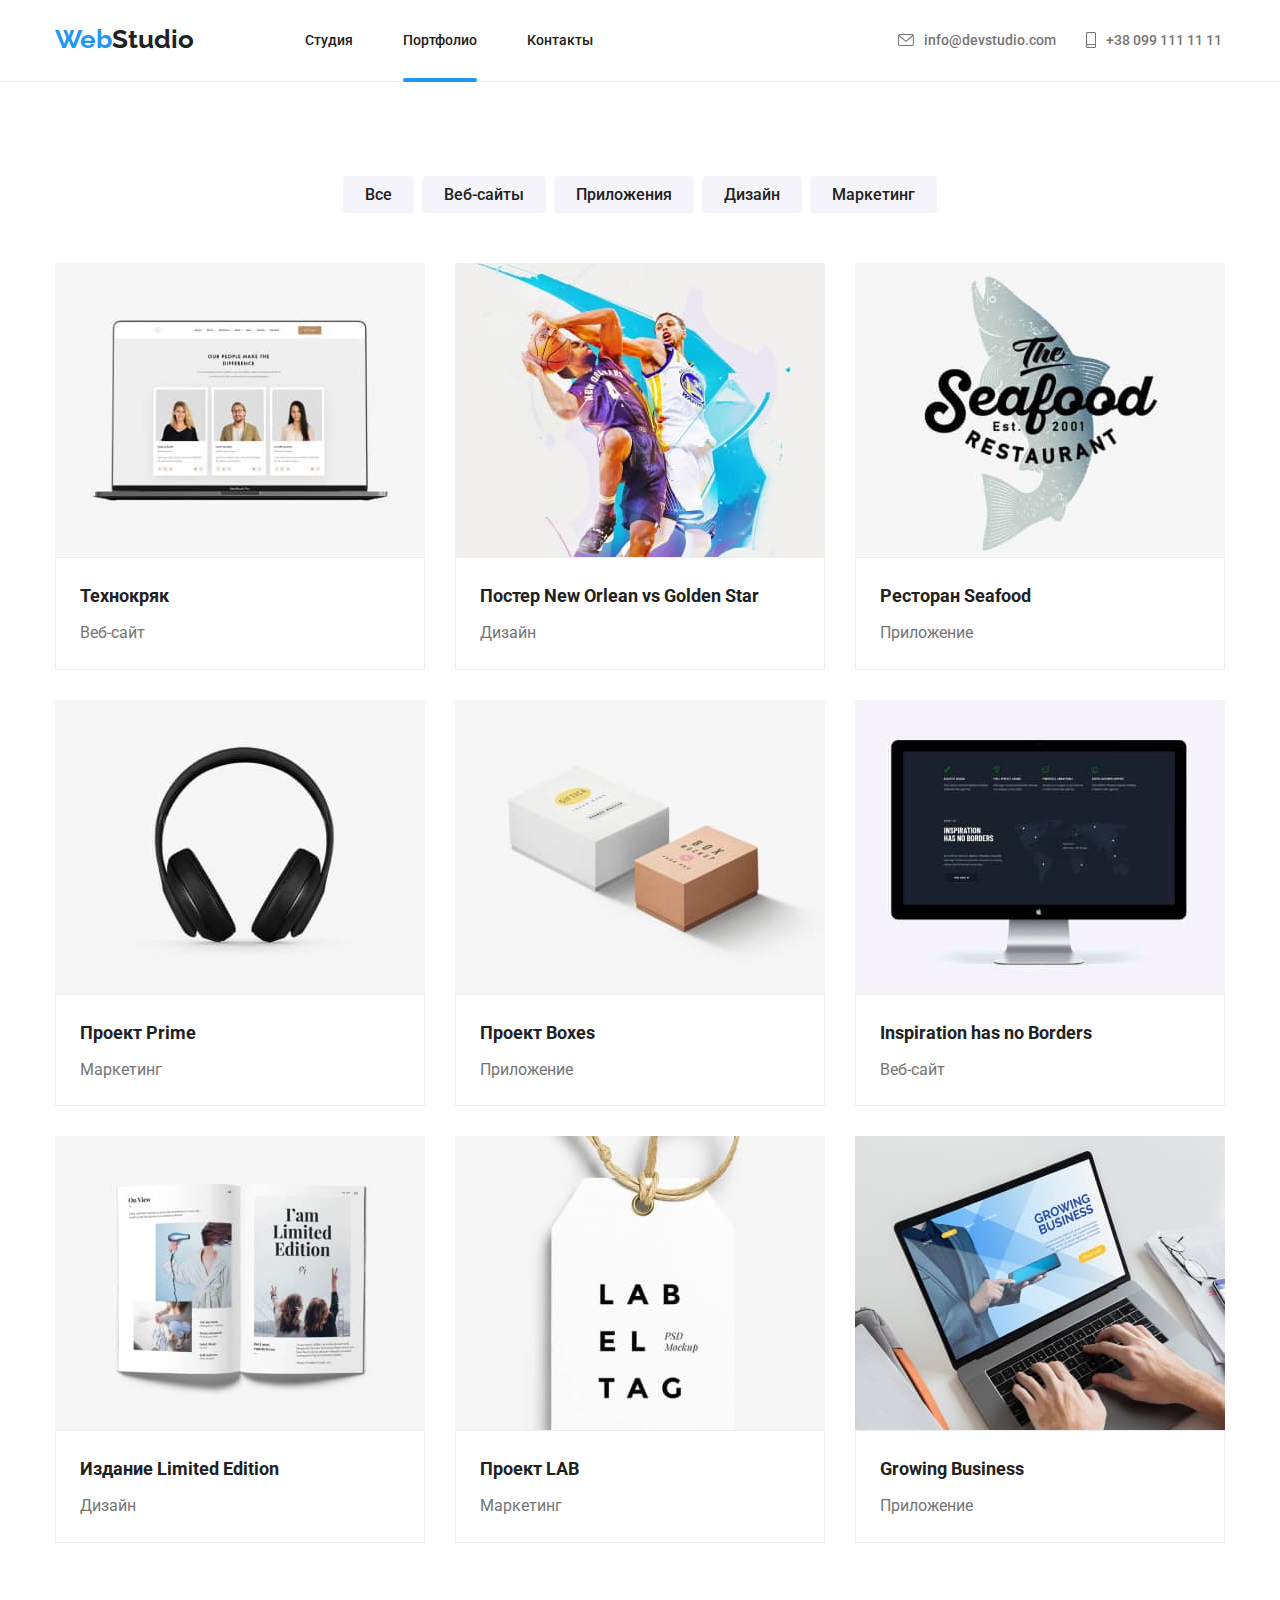
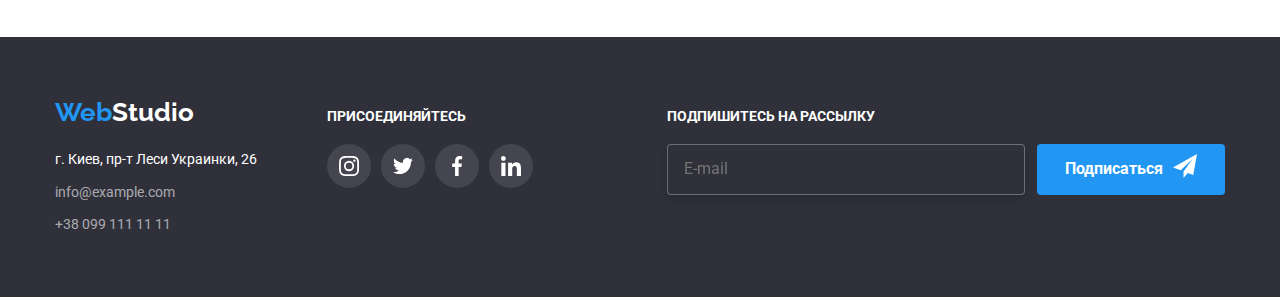
==== commit 19adb0d7: "Адаптивна грфіка" ====
--- a/portfolio.html
+++ b/portfolio.html
@@ -12,6 +12,7 @@
         rel="stylesheet">
     <link rel="stylesheet"
         href="https://cdnjs.cloudflare.com/ajax/libs/modern-normalize/1.1.0/modern-normalize.min.css">
+    <meta name="viewport" content="width=device-width, initial-scale=1.0"/>
     <title>Document</title>
     <link rel="stylesheet" href="./css/main.min.css">
 </head>
@@ -95,7 +96,15 @@
                 <li class="portfolio__item">
                     <a class="portfolio__link" href="">
                         <div class="portfolio__box">
-                            <img src="images/img(1).jpg" alt="Веб-сайт" width="370">
+                            <picture>
+                                <source srcset="images/veb-tel.jpg 1x, images/veb-tel@2x.jpg 2x" type="image/jpg"
+                                    media="(max-width: 767px)">
+                                <source srcset="images/veb-tabl.jpg 1x , images/veb-tabl@2x.jpg 2x" type="image/jpg"
+                                    media="(min-width: 768px) and (max-width: 1199px)">
+                                <source srcset="images/veb-desk.jpg 1x , images/veb-desk@2x.jpg 2x" type="image/jpg"
+                                    media="(min-width: 1200px)">
+                                <img src="images/veb-tel.jpg" alt="Веб-сайт" width="370">
+                            </picture>
                             <div class="portfolio__animation">
                             <p class="portfolio__anim-text">Технокряк это современная площадка распространения коронавируса. Компании используют
                             эту платформу для цифрового
@@ -111,7 +120,14 @@
                 <li class="portfolio__item">
                     <a class="portfolio__link" href="">
                         <div class="portfolio__box">
-                            <img src="images/img(2).jpg" alt="Дизайн" width="370">
+                            <picture>
+                                <source srcset="images/NewOrlean-tel.jpg 1x, images/NewOrlean-tel@2x.jpg 2x" type="image/jpg" media="(max-width: 767px)">
+                                <source srcset="images/NewOrlean-tabl.jpg 1x , images/NewOrlean-tabl@2x.jpg 2x" type="image/jpg"
+                                    media="(min-width: 768px) and (max-width: 1199px)">
+                                <source srcset="images/NewOrlean-desk.jpg 1x , images/NewOrlean-desk@2x.jpg 2x" type="image/jpg"
+                                    media="(min-width: 1200px)">
+                                <img src="images/NewOrlean-tel.jpg" alt="Дизайн" width="370">
+                            </picture>
                             <div class="portfolio__animation">
                                 <p class="portfolio__anim-text">Технокряк это современная площадка распространения коронавируса. Компании используют
                                 эту платформу для цифрового
@@ -127,7 +143,15 @@
                 <li class="portfolio__item">
                     <a class="portfolio__link" href="">
                         <div class="portfolio__box">
-                            <img src="images/img(3).jpg" alt="Приложение" width="370">
+                            <picture>
+                                <source srcset="images/Seafood-tel.jpg 1x, images/Seafood-tel@2x.jpg 2x" type="image/jpg"
+                                    media="(max-width: 767px)">
+                                <source srcset="images/Seafood-tabl.jpg 1x , images/Seafood-tabl@2x.jpg 2x" type="image/jpg"
+                                    media="(min-width: 768px) and (max-width: 1199px)">
+                                <source srcset="images/Seafood-desk.jpg 1x , images/Seafood-desk@2x.jpg 2x" type="image/jpg"
+                                    media="(min-width: 1200px)">
+                                <img src="images/img(3).jpg" alt="Приложение" width="370">
+                            </picture>
                             <div class="portfolio__animation">
                                 <p class="portfolio__anim-text">Технокряк это современная площадка распространения коронавируса. Компании используют
                                 эту платформу для цифрового
@@ -143,7 +167,15 @@
                 <li class="portfolio__item">
                     <a class="portfolio__link" href="">
                         <div class="portfolio__box">
-                            <img src="images/img(4).jpg" alt="Маркетин" width="370">
+                            <picture>
+                                <source srcset="images/Prime-tel.jpg 1x, images/Prime-tel@2x.jpg 2x" type="image/jpg"
+                                    media="(max-width: 767px)">
+                                <source srcset="images/Prime-tabl.jpg 1x , images/Prime-tabl@2x.jpg 2x" type="image/jpg"
+                                    media="(min-width: 768px) and (max-width: 1199px)">
+                                <source srcset="images/Prime-desk.jpg 1x , images/Prime-desk@2x.jpg 2x" type="image/jpg"
+                                    media="(min-width: 1200px)">
+                                <img src="images/img(4).jpg" alt="Маркетин" width="370">
+                            </picture>
                             <div class="portfolio__animation">
                                 <p class="portfolio__anim-text">Технокряк это современная площадка распространения коронавируса. Компании используют
                                     эту платформу для цифрового
@@ -159,7 +191,14 @@
                 <li class="portfolio__item">
                     <a class="portfolio__link" href="">
                         <div class="portfolio__box">
-                            <img src="images/img(5).jpg" alt="Приложение" width="370">
+                            <picture>
+                                <source srcset="images/Boxes-tel.jpg 1x, images/Boxes-tel@2x.jpg 2x" type="image/jpg" media="(max-width: 767px)">
+                                <source srcset="images/Boxes-tabl.jpg 1x , images/Boxes-tabl@2x.jpg 2x" type="image/jpg"
+                                    media="(min-width: 768px) and (max-width: 1199px)">
+                                <source srcset="images/Boxes-desk.jpg 1x , images/Boxes-desk@2x.jpg 2x" type="image/jpg"
+                                    media="(min-width: 1200px)">
+                                <img src="images/img(5).jpg" alt="Приложение" width="370">
+                            </picture>
                             <div class="portfolio__animation">
                                 <p class="portfolio__anim-text">Технокряк это современная площадка распространения коронавируса. Компании используют
                                 эту платформу для цифрового
@@ -175,7 +214,14 @@
                 <li class="portfolio__item">
                     <a class="portfolio__link" href="">
                         <div class="portfolio__box">
-                            <img src="images/img(6).jpg" alt="Веб-сайт" width="370">
+                            <picture>
+                                <source srcset="images/Inspiration-tel.jpg 1x, images/Inspiration-tel@2x.jpg 2x" type="image/jpg" media="(max-width: 767px)">
+                                <source srcset="images/Inspiration-tabl.jpg 1x , images/Inspiration-tabl@2x.jpg 2x" type="image/jpg"
+                                    media="(min-width: 768px) and (max-width: 1199px)">
+                                <source srcset="images/Inspiration-desk.jpg 1x , images/Inspiration-desk@2x.jpg 2x" type="image/jpg"
+                                    media="(min-width: 1200px)">
+                                <img src="images/img(6).jpg" alt="Веб-сайт" width="370">
+                            </picture>
                             <div class="portfolio__animation">
                                 <p class="portfolio__anim-text">Технокряк это современная площадка распространения коронавируса. Компании используют
                                     эту платформу для цифрового
@@ -191,7 +237,15 @@
                 <li class="portfolio__item">
                     <a class="portfolio__link" href="">
                         <div class="portfolio__box">
-                            <img src="images/img(7).jpg" alt="Дизайн" width="370">
+                            <picture>
+                                <source srcset="images/Limited-tel.jpg 1x, images/Limited-tel@2x.jpg 2x" type="image/jpg"
+                                    media="(max-width: 767px)">
+                                <source srcset="images/Limited-tabl.jpg 1x , images/Limited-tabl@2x.jpg 2x" type="image/jpg"
+                                    media="(min-width: 768px) and (max-width: 1199px)">
+                                <source srcset="images/Limited-desk.jpg 1x , images/Limited-desk@2x.jpg 2x" type="image/jpg"
+                                    media="(min-width: 1200px)">
+                                <img src="images/img(7).jpg" alt="Дизайн" width="370">
+                            </picture>
                             <div class="portfolio__animation">
                                 <p class="portfolio__anim-text">Технокряк это современная площадка распространения коронавируса. Компании используют
                                     эту платформу для цифрового
@@ -207,7 +261,15 @@
                 <li class="portfolio__item">
                     <a class="portfolio__link" href="">
                         <div class="portfolio__box">
-                            <img src="images/img(8).jpg" alt="Маркетинг" width="370">
+                            <picture>
+                                <source srcset="images/LAB-tel.jpg 1x, images/LAB-tel@2x.jpg 2x" type="image/jpg"
+                                    media="(max-width: 767px)">
+                                <source srcset="images/LAB-tabl.jpg 1x , images/LAB-tabl@2x.jpg 2x" type="image/jpg"
+                                    media="(min-width: 768px) and (max-width: 1199px)">
+                                <source srcset="images/LAB-desk.jpg 1x , images/LAB-desk@2x.jpg 2x" type="image/jpg"
+                                    media="(min-width: 1200px)">
+                                <img src="images/img(8).jpg" alt="Маркетинг" width="370">
+                            </picture>
                             <div class="portfolio__animation">
                                 <p class="portfolio__anim-text">Технокряк это современная площадка распространения коронавируса. Компании используют
                                     эту платформу для цифрового
@@ -220,11 +282,17 @@
                     </div>
                 </a>
                 </li>
-            
-                <li class="portfolio__item">
-                    <a class="portfolio__link" href="">
-                        <div class="portfolio__box">
-                            <img src="images/img(9).jpg" alt="Приложение" width="370">
+                <li class="portfolio__item">
+                    <a class="portfolio__link" href="">
+                        <div class="portfolio__box">
+                            <picture>
+                                <source srcset="images/Growing-tel.jpg 1x, images/Growing-tel@2x.jpg 2x" type="image/jpg" media="(max-width: 767px)">
+                                <source srcset="images/Growing-tabl.jpg 1x , images/Growing-tabl@2x.jpg 2x" type="image/jpg"
+                                    media="(min-width: 768px) and (max-width: 1199px)">
+                                <source srcset="images/Growing-desk.jpg 1x , images/Growing-desk@2x.jpg 2x" type="image/jpg"
+                                    media="(min-width: 1200px)">
+                                <img src="images/img(9).jpg" alt="Приложение" width="370">
+                            </picture>
                             <div class="portfolio__animation">
                                 <p class="portfolio__anim-text">Технокряк это современная площадка распространения коронавируса. Компании используют
                                     эту платформу для цифрового
--- a/css/main.min.css
+++ b/css/main.min.css
@@ -1 +1 @@
-html{box-sizing:border-box;margin-left:0;margin-right:0}*,*::before,*::after{box-sizing:inherit}h1,h2,h3,ul,li,p{margin-top:0px;margin-bottom:0px;padding:0px}header{background:#fff}img{display:block}body{background:var(--main-page-bascground);font-family:"Roboto",sans-serif}.container{margin-left:auto;margin-right:auto;padding-left:15px;padding-right:15px}@media screen and (max-width: 767px){.container{width:480px}}@media screen and (min-width: 768px)and (max-width: 1199px){.container{width:768px}}@media screen and (min-width: 1200px){.container{width:1200px}}ul{list-style:none}.section{width:100%}@media screen and (min-width: 1200px){.section{padding-top:94px;padding-bottom:94px}}@media screen and (max-width: 1199px){.section{padding-top:60px;padding-bottom:60px}}.section--no-padding-top{padding-top:0}.section--background{background:#f5f4fa;min-width:480px;width:100%}.section__title{font-weight:700;font-size:36px;line-height:1.2;text-align:center;color:#212121}@media screen and (max-width: 1199px){.section__title{margin-bottom:30px}}@media screen and (min-width: 1200px){.section__title{margin-bottom:50px}}.section__title-none{display:none}@media screen and (max-width: 767px){img{width:450px}}@media screen and (min-width: 768px)and (max-width: 1199px){img{width:354px}}.cap{border-bottom:1px solid #ececec}@media screen and (min-width: 768px){.cap--flex{display:flex}}@media screen and (max-width: 767px){.nav-link{display:flex;justify-content:space-between}}.nav-link__logo{display:block;color:#2196f3;text-decoration:none;font-family:Raleway;font-weight:700;font-size:26px;line-height:1.2}@media screen and (max-width: 767px){.nav-link__logo{padding-top:16px;padding-bottom:16px}}@media screen and (min-width: 768px){.nav-link__logo{padding-top:24px;padding-bottom:25px}}.nav-link__logo-studio{color:#212121}.menu-button{z-index:2;display:inline-flex;padding:0;border:none;background-color:#fff;align-items:center}.menu-button .icon-cross{display:none}.menu-button.is-open .icon-cross{display:block}.menu-button.is-open .icon-menu{display:none}.menu-button:hover,.menu-button:focus{fill:#2196f3}@media screen and (min-width: 767px){.menu-button{display:none}}@media screen and (min-width: 768px){.menu-container{display:flex}}@media screen and (max-width: 767px){.menu-container{position:fixed;z-index:1;background-color:#fff;padding:48px 40px;display:none;top:0;left:0;min-width:480px;width:100%;height:100%;overflow-y:scroll}.menu-container.is-open{display:block}}@media screen and (max-width: 767px){.site-navigation{margin-bottom:302px}}@media screen and (min-width: 768px){.site-navigation{margin-left:88px;display:flex}}@media screen and (min-width: 1200px){.site-navigation{margin-left:111px}}@media screen and (min-width: 768px){.site-navigation__item{display:block;position:relative}.site-navigation__item:not(:last-child){margin-right:50px}}@media screen and (max-width: 767px){.site-navigation__item:not(:last-child){margin-bottom:32px}}.site-navigation__link{text-decoration:none;color:#212121;transition-property:color,fill;transition-duration:250ms;transition-timing-function:cubic-bezier(0.4, 0, 0.2, 1)}@media screen and (min-width: 768px){.site-navigation__link{display:block;font-weight:500;font-size:14px;line-height:1.2}}@media screen and (max-width: 767px){.site-navigation__link{font-weight:500;font-size:40px;line-height:47px;padding-top:15px;padding-bottom:15px}}@media screen and (min-width: 768px){.site-navigation__link{padding-top:32px;padding-bottom:32px}}.site-navigation__link:hover,.site-navigation__link:focus{color:#2196f3;fill:#2196f3}@media screen and (min-width: 768px){.site-navigation__active::after{content:"";position:absolute;display:inline-block;width:100%;height:4px;background:#2196f3;border-radius:2px;display:flex;top:97%;color:#2196f3}}@media screen and (min-width: 1200px){.contacts{margin-left:305px;display:flex}.contacts__item:not(:last-child){margin-right:30px}}@media screen and (max-width: 767px){.contacts__item:first-child{margin-bottom:32px}}@media screen and (min-width: 768px)and (max-width: 1199px){.contacts{margin-left:84px}}.contacts__link{display:inline-flex;font-weight:500;font-size:14px;line-height:1.2;color:#757575;text-decoration:none;fill:#757575;align-items:center;transition-property:color,fill;transition-duration:250ms;transition-timing-function:cubic-bezier(0.4, 0, 0.2, 1)}@media screen and (max-width: 767px){.contacts__link--mail{font-weight:500;font-size:34px;line-height:40px;color:#2196f3}}@media screen and (max-width: 767px){.contacts__link--tel{font-weight:500;font-size:24px;line-height:28px}}@media screen and (min-width: 768px){.contacts__link{padding-top:32px;padding-bottom:32px}}@media screen and (min-width: 768px)and (max-width: 1199px){.contacts__link{padding-top:10px;padding-bottom:10px}}.contacts__link:hover,.contacts__link:focus{color:#2196f3;fill:#2196f3}.contacts__svg{display:none}@media screen and (min-width: 768px){.contacts__svg{height:16px;width:10px;margin-right:10px;align-items:center}}.contacts__imgs{display:none}@media screen and (min-width: 768px){.contacts__imgs{height:12px;width:16px;margin-right:10px}}.socials{margin-top:64px;display:flex}@media screen and (min-width: 768px){.socials{display:none}}.socials__item{padding-left:10px;padding-right:10px}.socials__item:nth-child(-n+3){border-right:1px solid rgba(33,33,33,.2)}.socials__item:last-child{padding-left:10px;padding-right:0}.socials__item:first-child{padding-right:10px;padding-left:0}.socials__link{font-weight:500;color:#757575;text-decoration:none;font-weight:500;font-size:18px;line-height:22px;color:#2196f3}.hero{background:#2f303a;text-align:center}@media screen and (max-width: 1199px){.hero{padding:118px 0}}@media screen and (min-width: 1200px){.hero{padding:200px 0}}.hero__container{margin-left:auto;margin-right:auto;background-image:linear-gradient(to right, rgba(47, 48, 58, 0.4), rgba(47, 48, 58, 0.4)),url("../images/Img123.jpg");background-repeat:no-repeat;background-position:center;background-size:cover}@media screen and (max-width: 767px){.hero__container{height:400px;min-width:480px}}@media screen and (min-width: 768px)and (max-width: 1199px){.hero__container{height:400px;min-width:768px}}@media screen and (min-width: 1200px){.hero__container{height:600px;max-width:1600px}}.hero__headline{font-weight:900;font-size:44px;line-height:1.4;text-transform:uppercase;color:#fff}@media screen and (max-width: 767px){.hero__headline{font-weight:900;font-size:26px;line-height:42px}}.hero__button{border:transparent;cursor:pointer;background:#2196f3;font-weight:700;font-size:16px;align-items:center;line-height:1.9;color:#fff;margin-top:30px;padding:10px 32px;border-radius:4px;transition-property:box-shadow,border-radius;transition-duration:250ms;transition-timing-function:cubic-bezier(0.4, 0, 0.2, 1)}.hero__button:hover,.hero__button:focus{box-shadow:0px 4px 4px rgba(0,0,0,.15);border-radius:4px}@media screen and (min-width: 1200px){.peculiarities{display:flex;justify-content:space-between}.peculiarities__item:not(:last-child){margin-right:30px}}@media screen and (min-width: 768px)and (max-width: 1199px){.peculiarities__item{width:calc((100% - 2 * 30px) / 2);margin:15px}}@media screen and (min-width: 768px)and (max-width: 1199px){.peculiarities{display:flex;flex-wrap:wrap;margin:-15px}}@media screen and (max-width: 767px){.peculiarities__item:not(:last-child){margin-bottom:30px}}.peculiarities__title{font-weight:700;font-size:14px;line-height:1.2;text-transform:uppercase;color:#212121}@media screen and (max-width: 767px){.peculiarities__title{text-align:center}}.peculiarities__text{font-size:14px;line-height:1.7;color:#757575;margin-top:10px}.peculiarities__imgs{width:70px;height:70px;display:block;fill:#afb1b8}.peculiarities__box{height:120px;background-color:#f5f4fa;margin-bottom:30px;border-radius:4px;display:flex;align-items:center;justify-content:center}@media screen and (min-width: 1200px){.employment{display:flex;justify-content:space-between}.employment__item:not(:last-child){margin-right:30px}}.employment__box{position:relative}.employment__text{height:70px;position:absolute;width:100%;background:rgba(47,48,58,.8);transform:translateY(calc(-100%));font-weight:700;font-size:14px;line-height:1.2;text-transform:uppercase;display:flex;align-items:center;justify-content:center;color:#fff}@media screen and (max-width: 1199px){.section.section--no-padding-top{display:none}}@media screen and (min-width: 1200px){.team{display:flex;justify-content:space-between}}@media screen and (min-width: 768px)and (max-width: 1199px){.team{display:flex;flex-wrap:wrap;margin:-15px}}.team__item{background:#fff;box-shadow:0px 1px 3px rgba(0,0,0,.12),0px 1px 1px rgba(0,0,0,.14),0px 2px 1px rgba(0,0,0,.2);border-radius:0px 0px 4px 4px;filter:drop-shadow(0px 4px 4px rgba(0, 0, 0, 0.25))}@media screen and (max-width: 767px){.team__item:not(:last-child){margin-bottom:30px}}@media screen and (min-width: 768px)and (max-width: 1199px){.team__item{width:calc((100% - 2 * 30px) / 2);margin:15px}}.team-box{padding-top:30px;padding-bottom:30px}.team-box__title{font-weight:500;font-size:16px;line-height:1.2;text-align:center;color:#212121}.team-box__text{font-size:16px;line-height:1.2;text-align:center;color:#757575;margin-top:10px}.networks{margin-top:16px;justify-content:center;display:flex}.networks__items:not(:first-child){margin-left:10px}.networks__imgs{height:20px;width:20px}.networks__link{width:44px;height:44px;display:flex;fill:#afb1b8;align-items:center;justify-content:center;border-radius:50%;transition-property:background,fill,border-radius;transition-duration:250ms;transition-timing-function:cubic-bezier(0.4, 0, 0.2, 1)}.networks__link:hover,.networks__link:focus{border-radius:50%;background:#2196f3;fill:#fff}@media screen and (min-width: 1200px){.customers{display:flex;margin-top:50px}}@media screen and (max-width: 1199px){.customers{flex-wrap:wrap;display:flex;margin:-15px}}.customers__link{width:100%;height:100%;border:1px solid #afb1b8;border-radius:4px;display:flex;fill:#afb1b8;align-items:center;justify-content:center;transition-property:border-color,fill,filter;transition-duration:250ms;transition-timing-function:cubic-bezier(0.4, 0, 0.2, 1)}.customers__link:focus,.customers__link:hover{border-color:#2196f3;filter:drop-shadow(0px 4px 4px rgba(0, 0, 0, 0.25));fill:#2196f3}.customers__imgs{height:60px;width:106px}.customers__item{width:170px;height:92px}@media screen and (min-width: 1200px){.customers__item:not(:last-child){margin-right:30px}}@media screen and (max-width: 767px){.customers__item{width:calc((100% - 2 * 30px) / 2);margin:15px}}@media screen and (min-width: 768px)and (max-width: 1199px){.customers__item{width:calc((100% - 3 * 30px) / 3);margin:15px}}.footers{min-width:480px;width:100%;background:#2f303a;width:100%;padding:60px 0}@media screen and (min-width: 1200px){.footers--flex{display:flex;align-items:baseline}}@media screen and (max-width: 1199px){.footers{text-align:center}}@media screen and (min-width: 768px)and (max-width: 1199px){.footers__box{display:flex;justify-content:center;align-items:baseline}}@media screen and (min-width: 1200px){.footers__box{display:flex;align-items:baseline}}.footers__logo-studios{color:#fff}.footers__logo{color:#2196f3;text-decoration:none;font-family:Raleway;font-weight:700;font-size:26px;line-height:1.2}.address{margin-top:20px}.address__contact{font-size:14px;line-height:1.7;font-style:normal}.address__link{margin-bottom:9px}.address__maps{color:#fff;text-decoration:none}.address__contacts-email{display:inline-block;color:rgba(255,255,255,.6);text-decoration:none}.address__contacts-tel{display:inline-block;color:rgba(255,255,255,.6);text-decoration:none}.social__items:not(:last-child){margin-right:10px}@media screen and (min-width: 1200px){.social{margin-left:70px}}@media screen and (max-width: 767px){.social{margin-top:60px}}@media screen and (min-width: 768px)and (max-width: 1199px){.social{margin-left:165px}}.social__margin-top{margin-top:20px;display:flex;align-items:baseline}@media screen and (max-width: 1199px){.social__margin-top{justify-content:center}}.social__title{font-weight:700;font-size:14px;line-height:16px;text-transform:uppercase;color:#fff}.social__link{width:44px;height:44px;background:rgba(255,255,255,.1);border:1px;border-radius:50%;padding:12px;display:block;fill:#fff;transition-property:background-color;transition-duration:250ms;transition-timing-function:cubic-bezier(0.4, 0, 0.2, 1)}.social__link:hover,.social__link:focus{background-color:#2196f3}.social__imgs{width:20px;height:20px}.form{margin-left:auto}@media screen and (min-width: 1200px){.form__container{margin-top:20px;display:flex}}.form__button{border:transparent;cursor:pointer;padding:10px 28px;font-family:Roboto;font-weight:700;font-size:16px;line-height:1.9;background-color:#2196f3;color:#fff;border-radius:4px;transition-property:background-color,box-shadow,border-radius;transition-duration:250ms;transition-timing-function:cubic-bezier(0.4, 0, 0.2, 1)}@media screen and (min-width: 1200px){.form__button{margin-left:12px;display:flex}}@media screen and (max-width: 1199px){.form__button{margin-top:20px;margin-left:auto;margin-right:auto;display:flex}}.form__button:hover,.form__button:focus{background-color:#2196f3;box-shadow:0px 4px 4px rgba(0,0,0,.15);border-radius:4px}.form__title{font-weight:700;font-size:14px;line-height:1.2;text-transform:uppercase;color:#fff}@media screen and (max-width: 1199px){.form__title{margin-top:60px;margin-bottom:20px}}.form__mail{min-height:50px;padding:15px 16px;background-color:#2f303a;color:#fff;border:1px solid rgba(255,255,255,.3);box-sizing:border-box;filter:drop-shadow(0px 4px 4px rgba(0, 0, 0, 0.15));border-radius:4px}@media screen and (max-width: 1199px){.form__mail{width:450px}}@media screen and (min-width: 1200px){.form__mail{width:358px}}.form__svg{width:24px;height:24px;margin-left:10px}.js-speaker-form{padding:40px;display:block}.js-speaker-form__title{margin-bottom:12px;font-weight:700;font-size:20px;line-height:1.2;text-align:center;color:#212121}.js-box{text-decoration:none}.js-box:not(:first-child){margin-top:10px}.js-box__svg{position:absolute;width:13px;height:13px}@media screen and (min-width: 1200px){.js-box__svg{transform:translateY(14px) translateX(-433px)}}@media screen and (max-width: 1199px){.js-box__svg{transform:translateY(14px) translateX(-355px)}}.js-box__label{position:relative;display:block;margin-bottom:4px;font-size:12px;line-height:1.2;color:#757575}.js-box__input{height:40px;padding-top:11px;padding-left:42px;padding-right:12px;padding-bottom:11px;border:1px solid rgba(33,33,33,.2);box-sizing:border-box;border-radius:4px;cursor:pointer;transition-property:barder-color;transition-duration:250ms;transition-timing-function:cubic-bezier(0.4, 0, 0.2, 1)}@media screen and (max-width: 1199px){.js-box__input{width:370px}}@media screen and (min-width: 1200px){.js-box__input{width:448px}}.js-box__input:focus{border-color:#2196f3}.js-box__input:focus~.js-box__svg{fill:#2196f3;transition-property:fill;transition-duration:250ms;transition-timing-function:cubic-bezier(0.4, 0, 0.2, 1)}.js-box__textarea{display:block;resize:none;cursor:pointer;width:448px;min-height:120px;padding:12px 16px;border:1px solid rgba(33,33,33,.2);box-sizing:border-box;border-radius:4px}.js-box__textarea:focus{border-color:#2196f3;transition-property:barder-color;transition-duration:250ms;transition-timing-function:cubic-bezier(0.4, 0, 0.2, 1)}@media screen and (max-width: 1199px){.js-box__textarea{width:370px}}@media screen and (min-width: 1200px){.js-box__textarea{width:448px}}.js-item{text-align:center;margin-top:20px}.js-item__conditions{justify-content:center;display:flex;align-items:center;font-size:14px;line-height:1.9;letter-spacing:.03em;align-items:baseline}.js-item__checkbox{-webkit-appearance:none;-moz-appearance:none;appearance:none;position:absolute}.js-item__checkbox:checked+.js-item__icon{background-color:#2196f3;outline:1px solid #2196f3;background-origin:border-box;box-shadow:0px 4px 4px rgba(0,0,0,.25);transition-property:box-shadow,background-color,outline;transition-duration:250ms;transition-timing-function:cubic-bezier(0.4, 0, 0.2, 1)}.js-item__icon{display:inline-block;width:16px;height:15px;background-color:#fff;border-radius:1px;outline:1px solid #000;background-size:contain}.js-item__conditions-text{margin-left:7px;cursor:pointer;color:#757575}@media screen and (min-width: 1200px){.js-item__conditions-text{font-size:14px;line-height:1.9}}@media screen and (max-width: 1199px){.js-item__conditions-text{font-size:12px;line-height:14px}}.js-item__conditions-link{color:#2196f3}.js-item__button{border:transparent;margin-top:30px;padding:10px 55px;border-radius:4px;background:#2196f3;border-radius:4px;font-weight:700;font-size:16px;line-height:1.9;color:#fff;cursor:pointer;transition-property:box-shadow;transition-duration:250ms;transition-timing-function:cubic-bezier(0.4, 0, 0.2, 1)}.js-item__button:focus,.js-item__button:hover{box-shadow:0px 4px 4px rgba(0,0,0,.15)}.backdrop{z-index:2;position:fixed;top:0;left:0;width:100%;height:100%;background:rgba(0,0,0,.2);opacity:1;transform:opacity 250ms cubic-bezier(0.4, 0, 0.2, 1);overflow-y:scroll}.backdrop.is-hidden{opacity:0;pointer-events:none}.backdrop.is-hidden .modal{transform:translate(-50%, -50%) scale(0.9)}.modal{position:absolute;top:50%;left:50%;height:auto;transform:translate(-50%, -50%) scale(1);transition:transform 250ms cubic-bezier(0.4, 0, 0.2, 1);background-color:#fff;box-shadow:0px 1px 3px rgba(0,0,0,.12),0px 1px 1px rgba(0,0,0,.14),0px 2px 1px rgba(0,0,0,.2);border-radius:4px}@media screen and (max-width: 1199px){.modal{width:450px}}@media screen and (min-width: 1200px){.modal{width:528px}}.modal__button{position:absolute;top:8px;right:8px;width:30px;height:30px;background:#fff;border:1px solid rgba(0,0,0,.1);box-sizing:border-box;display:flex;align-items:center;border-radius:50%;cursor:pointer}.modal__button .modal__imgs:focus,.modal__button .modal__imgs:hover{fill:#2196f3}.modal__imgs{fill:#000;width:18px;height:18px;transition-property:fill;transition-duration:250ms;transition-timing-function:cubic-bezier(0.4, 0, 0.2, 1)}.list-nav{display:flex}.list-nav__item:not(:first-child){margin-left:8px}@media screen and (max-width: 767px){.list-nav{flex-wrap:wrap}.list-nav__item:nth-child(4){margin-left:0}.list-nav__item:nth-last-child(-n+2){margin-top:15px}}@media screen and (min-width: 768px){.list-nav{justify-content:center}}.list-nav__button{cursor:pointer;font-family:"Roboto",sans-serif;background:#f5f4fa;border-radius:4px;font-weight:500;font-size:16px;line-height:1.6;color:#212121;padding:6px 22px;border-color:#f5f4fa;border:transparent;transition-property:color,border-color,filter,background,box-shadow;transition-duration:250ms;transition-timing-function:cubic-bezier(0.4, 0, 0.2, 1)}.list-nav__button:focus,.list-nav__button:hover{background:#2196f3;box-shadow:0px 3px 1px rgba(0,0,0,.1),0px 1px 2px rgba(0,0,0,.08),0px 2px 2px rgba(0,0,0,.12);color:#fff;border-color:#2196f3;filter:drop-shadow(0px 4px 4px rgba(0, 0, 0, 0.25))}.portfolio{margin-top:50px;flex-wrap:wrap}.portfolio--flex{display:flex;justify-content:space-between}.portfolio__item{box-sizing:border-box}@media screen and (min-width: 1200px){.portfolio__item{margin-right:30px;margin-bottom:30px}.portfolio__item:nth-child(3n){margin-right:0}.portfolio__item:nth-last-child(-n+3){margin-bottom:0}}@media screen and (min-width: 768px)and (max-width: 1199px){.portfolio__item:nth-child(-n+7){margin-bottom:30px}}@media screen and (max-width: 767px){.portfolio__item:nth-child(-n+8){margin-bottom:30px}}.portfolio__link{display:block;text-decoration:none;transition-property:filter;transition-duration:250ms;transition-timing-function:cubic-bezier(0.4, 0, 0.2, 1)}.portfolio__link:hover,.portfolio__link:focus{filter:drop-shadow(0px 4px 4px rgba(0, 0, 0, 0.25))}.portfolio__link:hover .portfolio__animation,.portfolio__link:focus .portfolio__animation{transform:translateY(-100%);transition:transform 250ms cubic-bezier(0.4, 0, 0.2, 1)}.portfolio__box{position:relative;overflow:hidden}.portfolio__animation{position:absolute;align-items:center;justify-content:center;display:flex;background:rgba(33,150,243,.9);transition:transform 250ms cubic-bezier(0.4, 0, 0.2, 1)}@media screen and (max-width: 767px){.portfolio__animation{width:450px;height:100%}}@media screen and (min-width: 767px)and (max-width: 1199px){.portfolio__animation{width:354px;height:100%}}@media screen and (min-width: 1200px){.portfolio__animation{width:370px;height:100%}}.portfolio__anim-text{width:322px;height:168px;font-size:18px;line-height:1.5;color:#fff}.portfolio__wraper{background:#fff;border:1px solid #eee;padding:20px 24px}.portfolio__title{font-weight:700;font-size:18px;line-height:2;color:#212121}.portfolio__text{font-size:16px;line-height:1.9;color:#757575;margin-top:4px}/*# sourceMappingURL=main.min.css.map */+html{box-sizing:border-box;margin-left:0;margin-right:0}*,*::before,*::after{box-sizing:inherit}h1,h2,h3,ul,li,p{margin-top:0px;margin-bottom:0px;padding:0px}header{background:#fff}img{display:block}body{background:var(--main-page-bascground);font-family:"Roboto",sans-serif}.container{margin-left:auto;margin-right:auto;padding-left:15px;padding-right:15px}@media screen and (max-width: 767px){.container{width:480px}}@media screen and (min-width: 768px)and (max-width: 1199px){.container{width:768px}}@media screen and (min-width: 1200px){.container{width:1200px}}ul{list-style:none}.section{width:100%}@media screen and (min-width: 1200px){.section{padding-top:94px;padding-bottom:94px}}@media screen and (max-width: 1199px){.section{padding-top:60px;padding-bottom:60px}}.section--no-padding-top{padding-top:0}.section--background{background:#f5f4fa;min-width:480px;width:100%}.section__title{font-weight:700;font-size:36px;line-height:1.2;text-align:center;color:#212121}@media screen and (max-width: 1199px){.section__title{margin-bottom:30px}}@media screen and (min-width: 1200px){.section__title{margin-bottom:50px}}.section__title-none{display:none}@media screen and (max-width: 767px){img{width:450px}}@media screen and (min-width: 768px)and (max-width: 1199px){img{width:354px}}.cap{border-bottom:1px solid #ececec}@media screen and (min-width: 768px){.cap--flex{display:flex}}@media screen and (max-width: 767px){.nav-link{display:flex;justify-content:space-between}}.nav-link__logo{display:block;color:#2196f3;text-decoration:none;font-family:Raleway;font-weight:700;font-size:26px;line-height:1.2}@media screen and (max-width: 767px){.nav-link__logo{padding-top:16px;padding-bottom:16px}}@media screen and (min-width: 768px){.nav-link__logo{padding-top:24px;padding-bottom:25px}}.nav-link__logo-studio{color:#212121}.menu-button{z-index:2;display:inline-flex;padding:0;border:none;background-color:#fff;align-items:center}.menu-button .icon-cross{display:none}.menu-button.is-open .icon-cross{display:block}.menu-button.is-open .icon-menu{display:none}.menu-button:hover,.menu-button:focus{fill:#2196f3}@media screen and (min-width: 767px){.menu-button{display:none}}@media screen and (min-width: 768px){.menu-container{display:flex}}@media screen and (max-width: 767px){.menu-container{position:fixed;z-index:1;background-color:#fff;padding:48px 40px;display:none;top:0;left:0;min-width:480px;width:100%;height:100%}.menu-container.is-open{display:block}}@media screen and (max-width: 767px){.site-navigation{margin-bottom:302px}}@media screen and (min-width: 768px){.site-navigation{margin-left:88px;display:flex}}@media screen and (min-width: 1200px){.site-navigation{margin-left:111px}}@media screen and (min-width: 768px){.site-navigation__item{display:block;position:relative}.site-navigation__item:not(:last-child){margin-right:50px}}@media screen and (max-width: 767px){.site-navigation__item:not(:last-child){margin-bottom:32px}}.site-navigation__link{text-decoration:none;color:#212121;transition-property:color,fill;transition-duration:250ms;transition-timing-function:cubic-bezier(0.4, 0, 0.2, 1)}@media screen and (min-width: 768px){.site-navigation__link{display:block;font-weight:500;font-size:14px;line-height:1.2}}@media screen and (max-width: 767px){.site-navigation__link{font-weight:500;font-size:40px;line-height:47px;padding-top:15px;padding-bottom:15px}}@media screen and (min-width: 768px){.site-navigation__link{padding-top:32px;padding-bottom:32px}}.site-navigation__link:hover,.site-navigation__link:focus{color:#2196f3;fill:#2196f3}@media screen and (min-width: 768px){.site-navigation__active::after{content:"";position:absolute;display:inline-block;width:100%;height:4px;background:#2196f3;border-radius:2px;display:flex;top:97%;color:#2196f3}}@media screen and (min-width: 1200px){.contacts{margin-left:305px;display:flex}.contacts__item:not(:last-child){margin-right:30px}}@media screen and (max-width: 767px){.contacts__item:first-child{margin-bottom:32px}}@media screen and (min-width: 768px)and (max-width: 1199px){.contacts{margin-left:84px}}.contacts__link{display:inline-flex;font-weight:500;font-size:14px;line-height:1.2;color:#757575;text-decoration:none;fill:#757575;align-items:center;transition-property:color,fill;transition-duration:250ms;transition-timing-function:cubic-bezier(0.4, 0, 0.2, 1)}@media screen and (max-width: 767px){.contacts__link--mail{font-weight:500;font-size:34px;line-height:40px;color:#2196f3}}@media screen and (max-width: 767px){.contacts__link--tel{font-weight:500;font-size:24px;line-height:28px}}@media screen and (min-width: 768px){.contacts__link{padding-top:32px;padding-bottom:32px}}@media screen and (min-width: 768px)and (max-width: 1199px){.contacts__link{padding-top:10px;padding-bottom:10px}}.contacts__link:hover,.contacts__link:focus{color:#2196f3;fill:#2196f3}@media screen and (max-width: 767px){.contacts__svg{display:none}}@media screen and (min-width: 768px){.contacts__svg{height:16px;width:10px;margin-right:10px;align-items:center}}@media screen and (max-width: 767px){.contacts__imgs{display:none}}@media screen and (min-width: 768px){.contacts__imgs{height:12px;width:16px;margin-right:10px}}.socials{margin-top:64px;display:flex}@media screen and (min-width: 768px){.socials{display:none}}.socials__item{padding-left:10px;padding-right:10px}.socials__item:nth-child(-n+3){border-right:1px solid rgba(33,33,33,.2)}.socials__item:last-child{padding-left:10px;padding-right:0}.socials__item:first-child{padding-right:10px;padding-left:0}.socials__link{font-weight:500;color:#757575;text-decoration:none;font-weight:500;font-size:18px;line-height:22px;color:#2196f3}.modal-open{overflow-y:hidden}.hero{background:#2f303a;text-align:center}@media screen and (max-width: 1199px){.hero{padding:118px 0}}@media screen and (min-width: 1200px){.hero{padding:200px 0}}.hero__container{margin-left:auto;margin-right:auto;background-image:linear-gradient(to right, rgba(47, 48, 58, 0.4), rgba(47, 48, 58, 0.4)),url("../images/Img123.jpg");background-repeat:no-repeat;background-position:center;background-size:cover}@media screen and (max-width: 767px){.hero__container{height:400px;min-width:480px}}@media screen and (min-width: 768px)and (max-width: 1199px){.hero__container{height:400px;min-width:768px}}@media screen and (min-width: 1200px){.hero__container{height:600px;max-width:1600px}}@media screen and (max-width: 767px){.hero__container{background-image:linear-gradient(to right, rgba(47, 48, 58, 0.4), rgba(47, 48, 58, 0.4)),url("../images/Header-tel.jpg")}}@media screen and (max-width: 767px)and (-webkit-min-device-pixel-ratio: 2), screen and (max-width: 767px)and (min-resolution: 2dppx){.hero__container{background-image:linear-gradient(to right, rgba(47, 48, 58, 0.4), rgba(47, 48, 58, 0.4)),url("../images/Header-tel@2x.jpg")}}@media screen and (min-width: 768px)and (max-width: 1199px){.hero__container{background-image:linear-gradient(to right, rgba(47, 48, 58, 0.4), rgba(47, 48, 58, 0.4)),url("../images/Header-tabl.jpg")}}@media screen and (min-width: 768px)and (max-width: 1199px)and (-webkit-min-device-pixel-ratio: 2), screen and (min-width: 768px)and (max-width: 1199px)and (min-resolution: 2dppx){.hero__container{background-image:linear-gradient(to right, rgba(47, 48, 58, 0.4), rgba(47, 48, 58, 0.4)),url("../images/Header-tabl@2x.jpg")}}@media screen and (min-width: 1200px){.hero__container{background-image:linear-gradient(to right, rgba(47, 48, 58, 0.4), rgba(47, 48, 58, 0.4)),url("../images/Header-desk.jpg")}}@media screen and (min-width: 1200px)and (-webkit-min-device-pixel-ratio: 2), screen and (min-width: 1200px)and (min-resolution: 2dppx){.hero__container{background-image:linear-gradient(to right, rgba(47, 48, 58, 0.4), rgba(47, 48, 58, 0.4)),url("../images/Header-desk@2x.jpg")}}.hero__headline{font-weight:900;font-size:44px;line-height:1.4;text-transform:uppercase;color:#fff}@media screen and (max-width: 767px){.hero__headline{font-weight:900;font-size:26px;line-height:42px}}.hero__button{border:transparent;cursor:pointer;background:#2196f3;font-weight:700;font-size:16px;align-items:center;line-height:1.9;color:#fff;margin-top:30px;padding:10px 32px;border-radius:4px;transition-property:box-shadow,border-radius;transition-duration:250ms;transition-timing-function:cubic-bezier(0.4, 0, 0.2, 1)}.hero__button:hover,.hero__button:focus{box-shadow:0px 4px 4px rgba(0,0,0,.15);border-radius:4px}@media screen and (min-width: 1200px){.peculiarities{display:flex;justify-content:space-between}.peculiarities__item:not(:last-child){margin-right:30px}}@media screen and (min-width: 768px)and (max-width: 1199px){.peculiarities__item{width:calc((100% - 60px)/2);margin:15px}}@media screen and (min-width: 768px)and (max-width: 1199px){.peculiarities{display:flex;flex-wrap:wrap;margin:-15px}}@media screen and (max-width: 767px){.peculiarities__item:not(:last-child){margin-bottom:30px}}.peculiarities__title{font-weight:700;font-size:14px;line-height:1.2;text-transform:uppercase;color:#212121}@media screen and (max-width: 767px){.peculiarities__title{text-align:center}}.peculiarities__text{font-size:14px;line-height:1.7;color:#757575;margin-top:10px}.peculiarities__imgs{width:70px;height:70px;display:block;fill:#afb1b8}.peculiarities__box{height:120px;background-color:#f5f4fa;margin-bottom:30px;border-radius:4px;display:flex;align-items:center;justify-content:center}@media screen and (min-width: 1200px){.employment{display:flex;justify-content:space-between}.employment__item:not(:last-child){margin-right:30px}}.employment__box{position:relative}.employment__text{height:70px;position:absolute;width:100%;background:rgba(47,48,58,.8);transform:translateY(-100%);font-weight:700;font-size:14px;line-height:1.2;text-transform:uppercase;display:flex;align-items:center;justify-content:center;color:#fff}@media screen and (max-width: 1199px){.section.section--no-padding-top{display:none}}@media screen and (min-width: 1200px){.team{display:flex;justify-content:space-between}}@media screen and (min-width: 768px)and (max-width: 1199px){.team{display:flex;flex-wrap:wrap;margin:-15px}}.team__item{background:#fff;box-shadow:0px 1px 3px rgba(0,0,0,.12),0px 1px 1px rgba(0,0,0,.14),0px 2px 1px rgba(0,0,0,.2);border-radius:0px 0px 4px 4px;filter:drop-shadow(0px 4px 4px rgba(0, 0, 0, 0.25))}@media screen and (max-width: 767px){.team__item:not(:last-child){margin-bottom:30px}}@media screen and (min-width: 768px)and (max-width: 1199px){.team__item{width:calc((100% - 60px)/2);margin:15px}}.team-box{padding-top:30px;padding-bottom:30px}.team-box__title{font-weight:500;font-size:16px;line-height:1.2;text-align:center;color:#212121}.team-box__text{font-size:16px;line-height:1.2;text-align:center;color:#757575;margin-top:10px}.networks{margin-top:16px;justify-content:center;display:flex}.networks__items:not(:first-child){margin-left:10px}.networks__imgs{height:20px;width:20px}.networks__link{width:44px;height:44px;display:flex;fill:#afb1b8;align-items:center;justify-content:center;border-radius:50%;transition-property:background,fill,border-radius;transition-duration:250ms;transition-timing-function:cubic-bezier(0.4, 0, 0.2, 1)}.networks__link:hover,.networks__link:focus{border-radius:50%;background:#2196f3;fill:#fff}@media screen and (min-width: 1200px){.customers{display:flex;margin-top:50px}}@media screen and (max-width: 1199px){.customers{flex-wrap:wrap;display:flex;margin:-15px}}.customers__link{width:100%;height:100%;border:1px solid #afb1b8;border-radius:4px;display:flex;fill:#afb1b8;align-items:center;justify-content:center;transition-property:border-color,fill,filter;transition-duration:250ms;transition-timing-function:cubic-bezier(0.4, 0, 0.2, 1)}.customers__link:focus,.customers__link:hover{border-color:#2196f3;filter:drop-shadow(0px 4px 4px rgba(0, 0, 0, 0.25));fill:#2196f3}.customers__imgs{height:60px;width:106px}.customers__item{width:170px;height:92px}@media screen and (min-width: 1200px){.customers__item:not(:last-child){margin-right:30px}}@media screen and (max-width: 767px){.customers__item{width:calc((100% - 60px)/2);margin:15px}}@media screen and (min-width: 768px)and (max-width: 1199px){.customers__item{width:calc((100% - 90px)/3);margin:15px}}.footers{min-width:480px;width:100%;background:#2f303a;width:100%;padding:60px 0}@media screen and (min-width: 1200px){.footers--flex{display:flex;align-items:baseline}}@media screen and (max-width: 1199px){.footers{text-align:center}}@media screen and (min-width: 768px)and (max-width: 1199px){.footers__box{display:flex;justify-content:center;align-items:baseline}}@media screen and (min-width: 1200px){.footers__box{display:flex;align-items:baseline}}.footers__logo-studios{color:#fff}.footers__logo{color:#2196f3;text-decoration:none;font-family:Raleway;font-weight:700;font-size:26px;line-height:1.2}.address{margin-top:20px}.address__contact{font-size:14px;line-height:1.7;font-style:normal}.address__link{margin-bottom:9px}.address__maps{color:#fff;text-decoration:none}.address__contacts-email{display:inline-block;color:rgba(255,255,255,.6);text-decoration:none}.address__contacts-tel{display:inline-block;color:rgba(255,255,255,.6);text-decoration:none}.social__items:not(:last-child){margin-right:10px}@media screen and (min-width: 1200px){.social{margin-left:70px}}@media screen and (max-width: 767px){.social{margin-top:60px}}@media screen and (min-width: 768px)and (max-width: 1199px){.social{margin-left:165px}}.social__margin-top{margin-top:20px;display:flex;align-items:baseline}@media screen and (max-width: 1199px){.social__margin-top{justify-content:center}}.social__title{font-weight:700;font-size:14px;line-height:16px;text-transform:uppercase;color:#fff}.social__link{width:44px;height:44px;background:rgba(255,255,255,.1);border:1px;border-radius:50%;padding:12px;display:block;fill:#fff;transition-property:background-color;transition-duration:250ms;transition-timing-function:cubic-bezier(0.4, 0, 0.2, 1)}.social__link:hover,.social__link:focus{background-color:#2196f3}.social__imgs{width:20px;height:20px}.form{margin-left:auto}@media screen and (min-width: 1200px){.form__container{margin-top:20px;display:flex}}.form__button{border:transparent;cursor:pointer;padding:10px 28px;font-family:Roboto;font-weight:700;font-size:16px;line-height:1.9;background-color:#2196f3;color:#fff;border-radius:4px;transition-property:background-color,box-shadow,border-radius;transition-duration:250ms;transition-timing-function:cubic-bezier(0.4, 0, 0.2, 1)}@media screen and (min-width: 1200px){.form__button{margin-left:12px;display:flex}}@media screen and (max-width: 1199px){.form__button{margin-top:20px;margin-left:auto;margin-right:auto;display:flex}}.form__button:hover,.form__button:focus{background-color:#2196f3;box-shadow:0px 4px 4px rgba(0,0,0,.15);border-radius:4px}.form__title{font-weight:700;font-size:14px;line-height:1.2;text-transform:uppercase;color:#fff}@media screen and (max-width: 1199px){.form__title{margin-top:60px;margin-bottom:20px}}.form__mail{min-height:50px;padding:15px 16px;background-color:#2f303a;color:#fff;border:1px solid rgba(255,255,255,.3);box-sizing:border-box;filter:drop-shadow(0px 4px 4px rgba(0, 0, 0, 0.15));border-radius:4px}@media screen and (max-width: 1199px){.form__mail{width:450px}}@media screen and (min-width: 1200px){.form__mail{width:358px}}.form__svg{width:24px;height:24px;margin-left:10px}.js-speaker-form{padding:40px;display:block}.js-speaker-form__title{margin-bottom:12px;font-weight:700;font-size:20px;line-height:1.2;text-align:center;color:#212121}.js-box{text-decoration:none}.js-box:not(:first-child){margin-top:10px}.js-box__svg{position:absolute;width:13px;height:13px}@media screen and (min-width: 1200px){.js-box__svg{transform:translateY(14px) translateX(-433px)}}@media screen and (max-width: 1199px){.js-box__svg{transform:translateY(14px) translateX(-355px)}}.js-box__label{position:relative;display:block;margin-bottom:4px;font-size:12px;line-height:1.2;color:#757575}.js-box__input{height:40px;padding-top:11px;padding-left:42px;padding-right:12px;padding-bottom:11px;border:1px solid rgba(33,33,33,.2);box-sizing:border-box;border-radius:4px;cursor:pointer;transition-property:barder-color;transition-duration:250ms;transition-timing-function:cubic-bezier(0.4, 0, 0.2, 1)}@media screen and (max-width: 1199px){.js-box__input{width:370px}}@media screen and (min-width: 1200px){.js-box__input{width:448px}}.js-box__input:focus{border-color:#2196f3}.js-box__input:focus~.js-box__svg{fill:#2196f3;transition-property:fill;transition-duration:250ms;transition-timing-function:cubic-bezier(0.4, 0, 0.2, 1)}.js-box__textarea{display:block;resize:none;cursor:pointer;width:448px;min-height:120px;padding:12px 16px;border:1px solid rgba(33,33,33,.2);box-sizing:border-box;border-radius:4px}.js-box__textarea:focus{border-color:#2196f3;transition-property:barder-color;transition-duration:250ms;transition-timing-function:cubic-bezier(0.4, 0, 0.2, 1)}@media screen and (max-width: 1199px){.js-box__textarea{width:370px}}@media screen and (min-width: 1200px){.js-box__textarea{width:448px}}.js-item{text-align:center;margin-top:20px}.js-item__conditions{justify-content:center;display:flex;align-items:center;font-size:14px;line-height:1.9;letter-spacing:.03em;align-items:baseline}.js-item__checkbox{-webkit-appearance:none;-moz-appearance:none;appearance:none;position:absolute}.js-item__checkbox:checked+.js-item__icon{background-color:#2196f3;outline:1px solid #2196f3;background-origin:border-box;box-shadow:0px 4px 4px rgba(0,0,0,.25);transition-property:box-shadow,background-color,outline;transition-duration:250ms;transition-timing-function:cubic-bezier(0.4, 0, 0.2, 1)}.js-item__icon{display:inline-block;width:16px;height:15px;background-color:#fff;border-radius:1px;outline:1px solid #000;background-size:contain}.js-item__conditions-text{margin-left:7px;cursor:pointer;color:#757575}@media screen and (min-width: 1200px){.js-item__conditions-text{font-size:14px;line-height:1.9}}@media screen and (max-width: 1199px){.js-item__conditions-text{font-size:12px;line-height:14px}}.js-item__conditions-link{color:#2196f3}.js-item__button{border:transparent;margin-top:30px;padding:10px 55px;border-radius:4px;background:#2196f3;border-radius:4px;font-weight:700;font-size:16px;line-height:1.9;color:#fff;cursor:pointer;transition-property:box-shadow;transition-duration:250ms;transition-timing-function:cubic-bezier(0.4, 0, 0.2, 1)}.js-item__button:focus,.js-item__button:hover{box-shadow:0px 4px 4px rgba(0,0,0,.15)}.backdrop{z-index:2;position:fixed;top:0;left:0;width:100%;height:100%;background:rgba(0,0,0,.2);opacity:1;transform:opacity 250ms cubic-bezier(0.4, 0, 0.2, 1);overflow-y:scroll}.backdrop.is-hidden{opacity:0;pointer-events:none}.backdrop.is-hidden .modal{transform:translate(-50%, -50%) scale(0.9)}.modal{position:absolute;top:50%;left:50%;height:auto;transform:translate(-50%, -50%) scale(1);transition:transform 250ms cubic-bezier(0.4, 0, 0.2, 1);background-color:#fff;box-shadow:0px 1px 3px rgba(0,0,0,.12),0px 1px 1px rgba(0,0,0,.14),0px 2px 1px rgba(0,0,0,.2);border-radius:4px}@media screen and (max-width: 1199px){.modal{width:450px}}@media screen and (min-width: 1200px){.modal{width:528px}}.modal__button{position:absolute;top:8px;right:8px;width:30px;height:30px;background:#fff;border:1px solid rgba(0,0,0,.1);box-sizing:border-box;display:flex;align-items:center;border-radius:50%;cursor:pointer}.modal__button .modal__imgs:focus,.modal__button .modal__imgs:hover{fill:#2196f3}.modal__imgs{fill:#000;width:18px;height:18px;transition-property:fill;transition-duration:250ms;transition-timing-function:cubic-bezier(0.4, 0, 0.2, 1)}.list-nav{display:flex}.list-nav__item:not(:first-child){margin-left:8px}@media screen and (max-width: 767px){.list-nav{flex-wrap:wrap}.list-nav__item:nth-child(4){margin-left:0}.list-nav__item:nth-last-child(-n+2){margin-top:15px}}@media screen and (min-width: 768px){.list-nav{justify-content:center}}.list-nav__button{cursor:pointer;font-family:"Roboto",sans-serif;background:#f5f4fa;border-radius:4px;font-weight:500;font-size:16px;line-height:1.6;color:#212121;padding:6px 22px;border-color:#f5f4fa;border:transparent;transition-property:color,border-color,filter,background,box-shadow;transition-duration:250ms;transition-timing-function:cubic-bezier(0.4, 0, 0.2, 1)}.list-nav__button:focus,.list-nav__button:hover{background:#2196f3;box-shadow:0px 3px 1px rgba(0,0,0,.1),0px 1px 2px rgba(0,0,0,.08),0px 2px 2px rgba(0,0,0,.12);color:#fff;border-color:#2196f3;filter:drop-shadow(0px 4px 4px rgba(0, 0, 0, 0.25))}.portfolio{margin-top:50px;flex-wrap:wrap}.portfolio--flex{display:flex;justify-content:space-between}.portfolio__item{box-sizing:border-box}@media screen and (min-width: 1200px){.portfolio__item{margin-right:30px;margin-bottom:30px}.portfolio__item:nth-child(3n){margin-right:0}.portfolio__item:nth-last-child(-n+3){margin-bottom:0}}@media screen and (min-width: 768px)and (max-width: 1199px){.portfolio__item:nth-child(-n+7){margin-bottom:30px}}@media screen and (max-width: 767px){.portfolio__item:nth-child(-n+8){margin-bottom:30px}}.portfolio__link{display:block;text-decoration:none;transition-property:filter;transition-duration:250ms;transition-timing-function:cubic-bezier(0.4, 0, 0.2, 1)}.portfolio__link:hover,.portfolio__link:focus{filter:drop-shadow(0px 4px 4px rgba(0, 0, 0, 0.25))}.portfolio__link:hover .portfolio__animation,.portfolio__link:focus .portfolio__animation{transform:translateY(-100%);transition:transform 250ms cubic-bezier(0.4, 0, 0.2, 1)}.portfolio__box{position:relative;overflow:hidden}.portfolio__animation{position:absolute;align-items:center;justify-content:center;display:flex;background:rgba(33,150,243,.9);transition:transform 250ms cubic-bezier(0.4, 0, 0.2, 1)}@media screen and (max-width: 767px){.portfolio__animation{width:450px;height:100%}}@media screen and (min-width: 767px)and (max-width: 1199px){.portfolio__animation{width:354px;height:100%}}@media screen and (min-width: 1200px){.portfolio__animation{width:370px;height:100%}}.portfolio__anim-text{width:322px;height:168px;font-size:18px;line-height:1.5;color:#fff}.portfolio__wraper{background:#fff;border:1px solid #eee;padding:20px 24px}.portfolio__title{font-weight:700;font-size:18px;line-height:2;color:#212121}.portfolio__text{font-size:16px;line-height:1.9;color:#757575;margin-top:4px}/*# sourceMappingURL=main.min.css.map */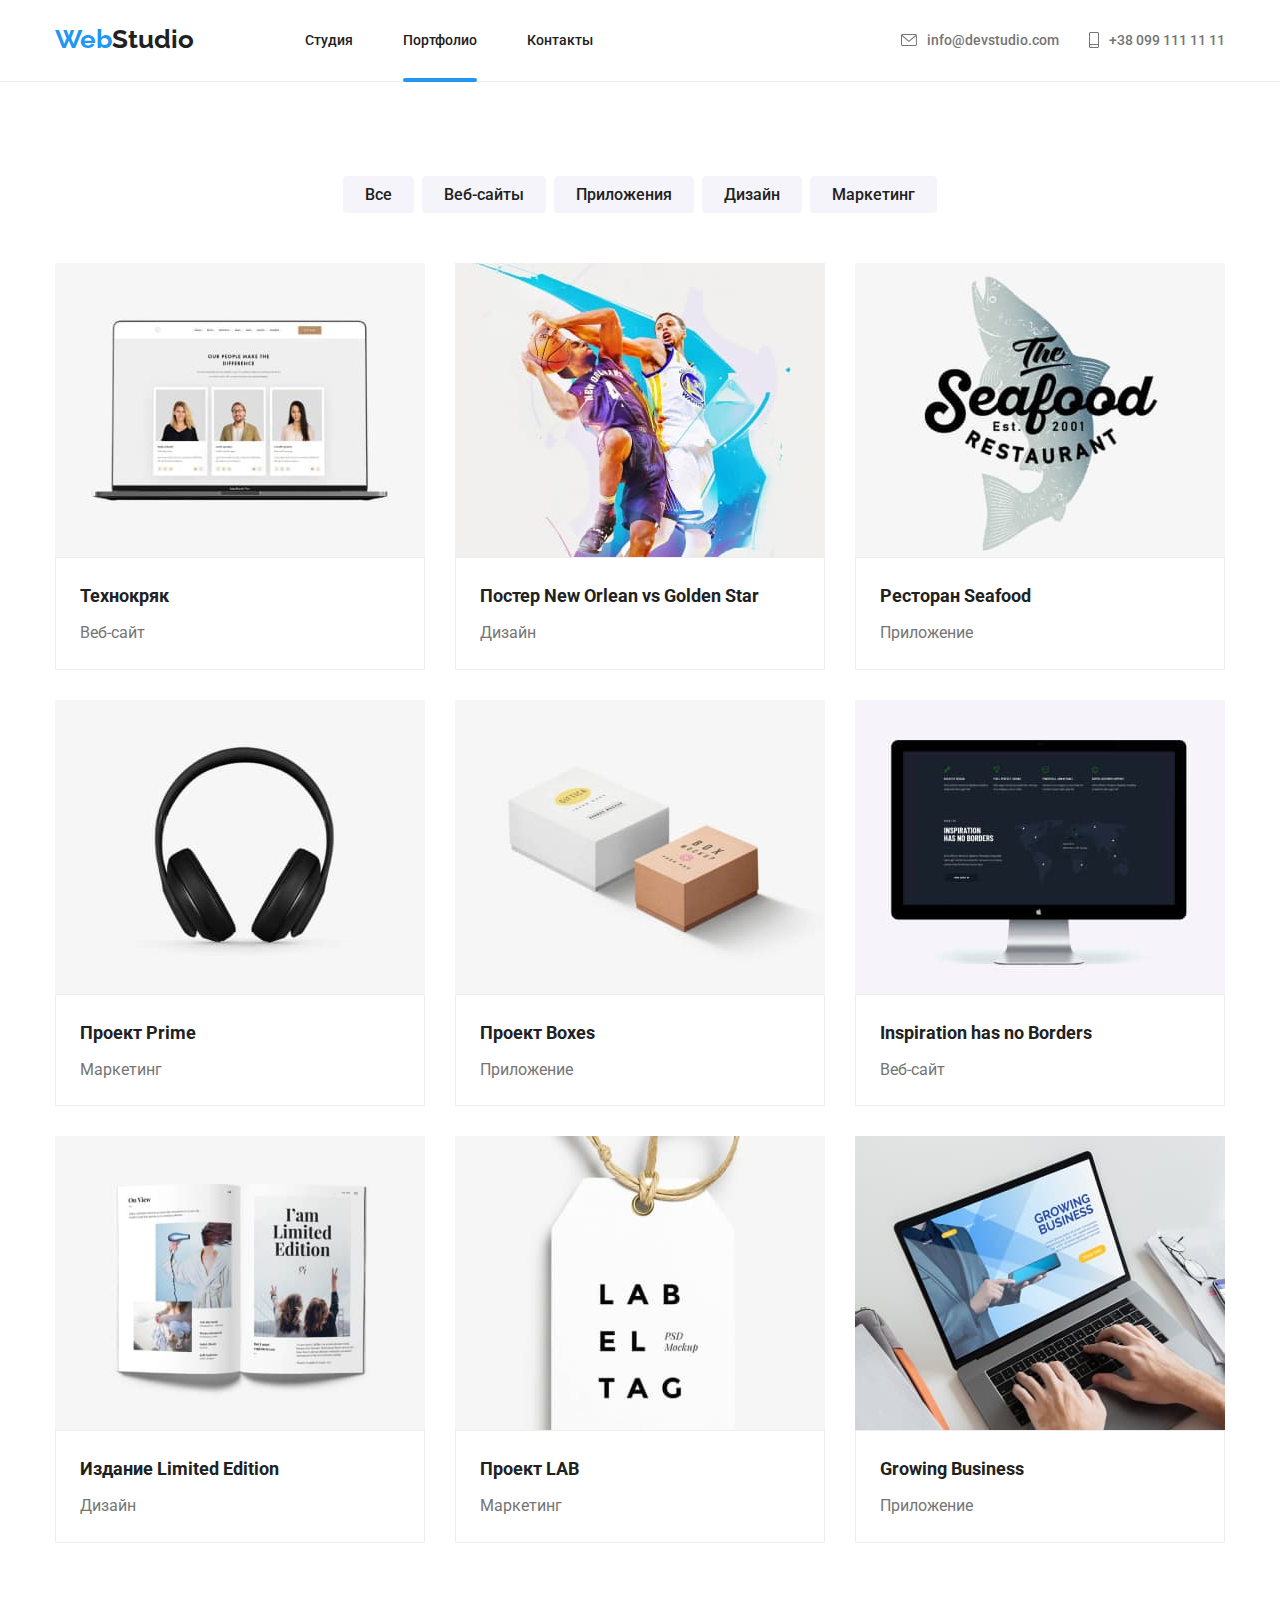
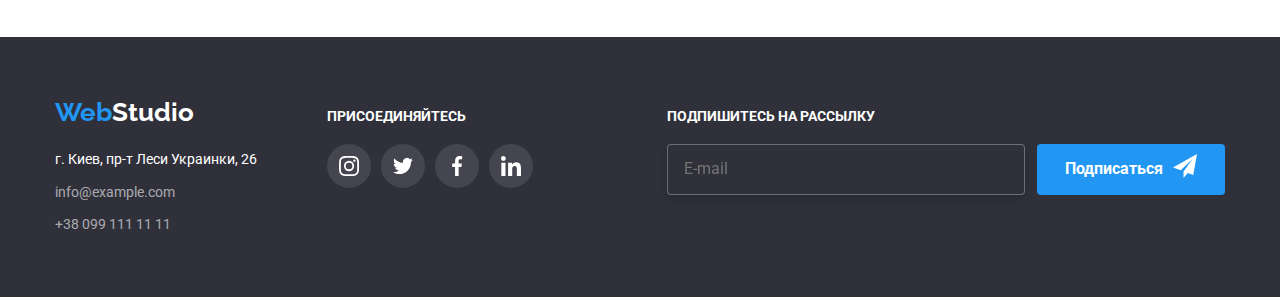
==== commit e755bac2: "АДАПТИВНА" ====
--- a/portfolio.html
+++ b/portfolio.html
@@ -21,7 +21,7 @@
     <!--шапка-->
 <header class="cap">
     <div class="container cap--flex">
-        <nav class="nav-link">
+        <div class="nav-link">
             <a class="nav-link__logo" href="./index.html">Web<span class="nav-link__logo-studio">Studio</span>
             </a>
             <button type="button" class="menu-button " aria-expanded="false" aria-controls="menu-container"
@@ -31,52 +31,106 @@
                     <use class="icon-menu" href="images/symbol-defs.svg#icon-menu"></use>
                 </svg>
             </button>
-        </nav>
-        <div class="menu-container" id="menu-container" data-menu>
-            <ul class="site-navigation">
-                <li class="site-navigation__item">
-                    <a class="site-navigation__link  " href="./index.html">Студия</a>
-                </li>
-                <li class="site-navigation__item">
-                    <a class="site-navigation__link site-navigation__active" href="./portfolio.html">Портфолио</a>
-                </li>
-                <li class="site-navigation__item">
-                    <a class="site-navigation__link" href="">Контакты</a>
-                </li>
-            </ul>
-            <ul class="contacts">
-                <li class="contacts__item">
-                    <a class="contacts__link contacts__link--mail" href="mailto:info@devstudio.com">
-                        <svg class="contacts__imgs">
-                            <use href="images/symbol-defs.svg#icon-envelope-2">
-                            </use>
-                        </svg>info@devstudio.com
-                    </a>
-                </li>
-                <li class="contacts__item">
-                    <a class="contacts__link contacts__link--tel" href="tel:+380961111111">
-                        <svg class="contacts__svg">
-                            <use href="images/symbol-defs.svg#icon-smartphone-1"></use>
-                        </svg>+38 099 111 11 11
-                    </a>
-                </li>
-            </ul>
-            <ul class="socials">
-                <li class="socials__item">
-                    <a class="socials__link" href="">Instagram</a>
-                </li>
-                <li class="socials__item">
-                    <a class="socials__link" href="">Twitter</a>
-                </li>
-                <li class="socials__item">
-                    <a class="socials__link" href="">Facebook</a>
-                </li>
-                <li class="socials__item">
-                    <a class="socials__link" href="">Linkedin</a>
-                </li>
-            </ul>
         </div>
-    </div>
+        <div class="menu-container" id="menu-container">
+            <div class="menu-container__box">
+                <nav class="menu-container__nav">
+                    <ul class="site-navigation">
+                        <li class="site-navigation__item">
+                            <a class="site-navigation__link" href="./index.html">Студия</a>
+                        </li>
+                        <li class="site-navigation__item">
+                            <a class="site-navigation__link  site-navigation__active" href="./portfolio.html">Портфолио</a>
+                        </li>
+                        <li class="site-navigation__item">
+                            <a class="site-navigation__link" href="">Контакты</a>
+                        </li>
+                    </ul>
+                </nav>
+                <ul class="contacts">
+                    <li class="contacts__item">
+                        <a class="contacts__link contacts__link--mail" href="mailto:info@devstudio.com">
+                            <svg class="contacts__imgs">
+                                <use href="images/symbol-defs.svg#icon-envelope-2">
+                                </use>
+                            </svg>info@devstudio.com
+                        </a>
+                    </li>
+                    <li class="contacts__item">
+                        <a class="contacts__link contacts__link--tel" href="tel:+380961111111">
+                            <svg class="contacts__svg">
+                                <use href="images/symbol-defs.svg#icon-smartphone-1"></use>
+                            </svg>+38 099 111 11 11
+                        </a>
+                    </li>
+                </ul>
+                <ul class="socials">
+                    <li class="socials__item">
+                        <a class="socials__link" href="">Instagram</a>
+                    </li>
+                    <li class="socials__item">
+                        <a class="socials__link" href="">Twitter</a>
+                    </li>
+                    <li class="socials__item">
+                        <a class="socials__link" href="">Facebook</a>
+                    </li>
+                    <li class="socials__item">
+                        <a class="socials__link" href="">Linkedin</a>
+                    </li>
+                </ul>
+            </div>
+        </div>
+
+        <div class="menu-container-tel" id="menu-container-tel" data-menu>
+            <div class="menu-container__box">
+                <nav class="menu-container__nav">
+                    <ul class="site-navigation">
+                        <li class="site-navigation__item">
+                            <a class="site-navigation__link  site-navigation__active" href="./index.html">Студия</a>
+                        </li>
+                        <li class="site-navigation__item">
+                            <a class="site-navigation__link" href="./portfolio.html">Портфолио</a>
+                        </li>
+                        <li class="site-navigation__item">
+                            <a class="site-navigation__link" href="">Контакты</a>
+                        </li>
+                    </ul>
+                </nav>
+                <div>
+                    <ul class="contacts">
+                        <li class="contacts__item">
+                            <a class="contacts__link contacts__link--mail" href="mailto:info@devstudio.com">
+                                <svg class="contacts__imgs">
+                                    <use href="images/symbol-defs.svg#icon-envelope-2">
+                                    </use>
+                                </svg>info@devstudio.com
+                            </a>
+                        </li>
+                        <li class="contacts__item">
+                            <a class="contacts__link contacts__link--tel" href="tel:+380961111111">
+                                <svg class="contacts__svg">
+                                    <use href="images/symbol-defs.svg#icon-smartphone-1"></use>
+                                </svg>+38 099 111 11 11
+                            </a>
+                        </li>
+                    </ul>
+                    <ul class="socials">
+                        <li class="socials__item">
+                            <a class="socials__link" href="">Instagram</a>
+                        </li>
+                        <li class="socials__item">
+                            <a class="socials__link" href="">Twitter</a>
+                        </li>
+                        <li class="socials__item">
+                            <a class="socials__link" href="">Facebook</a>
+                        </li>
+                        <li class="socials__item">
+                            <a class="socials__link" href="">Linkedin</a>
+                        </li>
+                    </ul>
+                </div>
+            </div>
+        </div>
     </div>
 </header>
 <main>
@@ -97,12 +151,11 @@
                     <a class="portfolio__link" href="">
                         <div class="portfolio__box">
                             <picture>
+                                <source srcset="images/veb-desk.jpg 1x , images/veb-desk@2x.jpg 2x" type="image/jpg" media="(min-width: 1200px)">
+                                <source srcset="images/veb-tabl.jpg 1x , images/veb-tabl@2x.jpg 2x" type="image/jpg"
+                                    media="(min-width: 768px) and (max-width: 1199px)">
                                 <source srcset="images/veb-tel.jpg 1x, images/veb-tel@2x.jpg 2x" type="image/jpg"
                                     media="(max-width: 767px)">
-                                <source srcset="images/veb-tabl.jpg 1x , images/veb-tabl@2x.jpg 2x" type="image/jpg"
-                                    media="(min-width: 768px) and (max-width: 1199px)">
-                                <source srcset="images/veb-desk.jpg 1x , images/veb-desk@2x.jpg 2x" type="image/jpg"
-                                    media="(min-width: 1200px)">
                                 <img src="images/veb-tel.jpg" alt="Веб-сайт" width="370">
                             </picture>
                             <div class="portfolio__animation">
@@ -121,11 +174,11 @@
                     <a class="portfolio__link" href="">
                         <div class="portfolio__box">
                             <picture>
-                                <source srcset="images/NewOrlean-tel.jpg 1x, images/NewOrlean-tel@2x.jpg 2x" type="image/jpg" media="(max-width: 767px)">
-                                <source srcset="images/NewOrlean-tabl.jpg 1x , images/NewOrlean-tabl@2x.jpg 2x" type="image/jpg"
-                                    media="(min-width: 768px) and (max-width: 1199px)">
                                 <source srcset="images/NewOrlean-desk.jpg 1x , images/NewOrlean-desk@2x.jpg 2x" type="image/jpg"
                                     media="(min-width: 1200px)">
+                                <source srcset="images/NewOrlean-tabl.jpg 1x , images/NewOrlean-tabl@2x.jpg 2x" type="image/jpg"
+                                    media="(min-width: 768px) and (max-width: 1199px)">
+                                <source srcset="images/NewOrlean-tel.jpg 1x, images/NewOrlean-tel@2x.jpg 2x" type="image/jpg" media="(max-width: 767px)">
                                 <img src="images/NewOrlean-tel.jpg" alt="Дизайн" width="370">
                             </picture>
                             <div class="portfolio__animation">
@@ -144,12 +197,12 @@
                     <a class="portfolio__link" href="">
                         <div class="portfolio__box">
                             <picture>
+                                <source srcset="images/Seafood-desk.jpg 1x , images/Seafood-desk@2x.jpg 2x" type="image/jpg"
+                                    media="(min-width: 1200px)">
+                                <source srcset="images/Seafood-tabl.jpg 1x , images/Seafood-tabl@2x.jpg 2x" type="image/jpg"
+                                    media="(min-width: 768px) and (max-width: 1199px)">
                                 <source srcset="images/Seafood-tel.jpg 1x, images/Seafood-tel@2x.jpg 2x" type="image/jpg"
                                     media="(max-width: 767px)">
-                                <source srcset="images/Seafood-tabl.jpg 1x , images/Seafood-tabl@2x.jpg 2x" type="image/jpg"
-                                    media="(min-width: 768px) and (max-width: 1199px)">
-                                <source srcset="images/Seafood-desk.jpg 1x , images/Seafood-desk@2x.jpg 2x" type="image/jpg"
-                                    media="(min-width: 1200px)">
                                 <img src="images/img(3).jpg" alt="Приложение" width="370">
                             </picture>
                             <div class="portfolio__animation">
@@ -168,12 +221,11 @@
                     <a class="portfolio__link" href="">
                         <div class="portfolio__box">
                             <picture>
+                                <source srcset="images/Prime-desk.jpg 1x , images/Prime-desk@2x.jpg 2x" type="image/jpg" media="(min-width: 1200px)">
+                                <source srcset="images/Prime-tabl.jpg 1x , images/Prime-tabl@2x.jpg 2x" type="image/jpg"
+                                    media="(min-width: 768px) and (max-width: 1199px)">
                                 <source srcset="images/Prime-tel.jpg 1x, images/Prime-tel@2x.jpg 2x" type="image/jpg"
                                     media="(max-width: 767px)">
-                                <source srcset="images/Prime-tabl.jpg 1x , images/Prime-tabl@2x.jpg 2x" type="image/jpg"
-                                    media="(min-width: 768px) and (max-width: 1199px)">
-                                <source srcset="images/Prime-desk.jpg 1x , images/Prime-desk@2x.jpg 2x" type="image/jpg"
-                                    media="(min-width: 1200px)">
                                 <img src="images/img(4).jpg" alt="Маркетин" width="370">
                             </picture>
                             <div class="portfolio__animation">
@@ -192,11 +244,10 @@
                     <a class="portfolio__link" href="">
                         <div class="portfolio__box">
                             <picture>
+                                <source srcset="images/Boxes-desk.jpg 1x , images/Boxes-desk@2x.jpg 2x" type="image/jpg" media="(min-width: 1200px)">
+                                <source srcset="images/Boxes-tabl.jpg 1x , images/Boxes-tabl@2x.jpg 2x" type="image/jpg"
+                                    media="(min-width: 768px) and (max-width: 1199px)">
                                 <source srcset="images/Boxes-tel.jpg 1x, images/Boxes-tel@2x.jpg 2x" type="image/jpg" media="(max-width: 767px)">
-                                <source srcset="images/Boxes-tabl.jpg 1x , images/Boxes-tabl@2x.jpg 2x" type="image/jpg"
-                                    media="(min-width: 768px) and (max-width: 1199px)">
-                                <source srcset="images/Boxes-desk.jpg 1x , images/Boxes-desk@2x.jpg 2x" type="image/jpg"
-                                    media="(min-width: 1200px)">
                                 <img src="images/img(5).jpg" alt="Приложение" width="370">
                             </picture>
                             <div class="portfolio__animation">
@@ -215,11 +266,11 @@
                     <a class="portfolio__link" href="">
                         <div class="portfolio__box">
                             <picture>
-                                <source srcset="images/Inspiration-tel.jpg 1x, images/Inspiration-tel@2x.jpg 2x" type="image/jpg" media="(max-width: 767px)">
-                                <source srcset="images/Inspiration-tabl.jpg 1x , images/Inspiration-tabl@2x.jpg 2x" type="image/jpg"
-                                    media="(min-width: 768px) and (max-width: 1199px)">
                                 <source srcset="images/Inspiration-desk.jpg 1x , images/Inspiration-desk@2x.jpg 2x" type="image/jpg"
                                     media="(min-width: 1200px)">
+                                <source srcset="images/Inspiration-tabl.jpg 1x , images/Inspiration-tabl@2x.jpg 2x" type="image/jpg"
+                                    media="(min-width: 768px) and (max-width: 1199px)">
+                                <source srcset="images/Inspiration-tel.jpg 1x, images/Inspiration-tel@2x.jpg 2x" type="image/jpg" media="(max-width: 767px)">
                                 <img src="images/img(6).jpg" alt="Веб-сайт" width="370">
                             </picture>
                             <div class="portfolio__animation">
@@ -238,12 +289,12 @@
                     <a class="portfolio__link" href="">
                         <div class="portfolio__box">
                             <picture>
+                                <source srcset="images/Limited-desk.jpg 1x , images/Limited-desk@2x.jpg 2x" type="image/jpg"
+                                    media="(min-width: 1200px)">
+                                <source srcset="images/Limited-tabl.jpg 1x , images/Limited-tabl@2x.jpg 2x" type="image/jpg"
+                                    media="(min-width: 768px) and (max-width: 1199px)">
                                 <source srcset="images/Limited-tel.jpg 1x, images/Limited-tel@2x.jpg 2x" type="image/jpg"
                                     media="(max-width: 767px)">
-                                <source srcset="images/Limited-tabl.jpg 1x , images/Limited-tabl@2x.jpg 2x" type="image/jpg"
-                                    media="(min-width: 768px) and (max-width: 1199px)">
-                                <source srcset="images/Limited-desk.jpg 1x , images/Limited-desk@2x.jpg 2x" type="image/jpg"
-                                    media="(min-width: 1200px)">
                                 <img src="images/img(7).jpg" alt="Дизайн" width="370">
                             </picture>
                             <div class="portfolio__animation">
@@ -262,12 +313,11 @@
                     <a class="portfolio__link" href="">
                         <div class="portfolio__box">
                             <picture>
+                                <source srcset="images/LAB-desk.jpg 1x , images/LAB-desk@2x.jpg 2x" type="image/jpg" media="(min-width: 1200px)">
+                                <source srcset="images/LAB-tabl.jpg 1x , images/LAB-tabl@2x.jpg 2x" type="image/jpg"
+                                    media="(min-width: 768px) and (max-width: 1199px)">
                                 <source srcset="images/LAB-tel.jpg 1x, images/LAB-tel@2x.jpg 2x" type="image/jpg"
                                     media="(max-width: 767px)">
-                                <source srcset="images/LAB-tabl.jpg 1x , images/LAB-tabl@2x.jpg 2x" type="image/jpg"
-                                    media="(min-width: 768px) and (max-width: 1199px)">
-                                <source srcset="images/LAB-desk.jpg 1x , images/LAB-desk@2x.jpg 2x" type="image/jpg"
-                                    media="(min-width: 1200px)">
                                 <img src="images/img(8).jpg" alt="Маркетинг" width="370">
                             </picture>
                             <div class="portfolio__animation">
@@ -286,11 +336,11 @@
                     <a class="portfolio__link" href="">
                         <div class="portfolio__box">
                             <picture>
-                                <source srcset="images/Growing-tel.jpg 1x, images/Growing-tel@2x.jpg 2x" type="image/jpg" media="(max-width: 767px)">
-                                <source srcset="images/Growing-tabl.jpg 1x , images/Growing-tabl@2x.jpg 2x" type="image/jpg"
-                                    media="(min-width: 768px) and (max-width: 1199px)">
                                 <source srcset="images/Growing-desk.jpg 1x , images/Growing-desk@2x.jpg 2x" type="image/jpg"
                                     media="(min-width: 1200px)">
+                                <source srcset="images/Growing-tabl.jpg 1x , images/Growing-tabl@2x.jpg 2x" type="image/jpg"
+                                    media="(min-width: 768px) and (max-width: 1199px)">
+                                <source srcset="images/Growing-tel.jpg 1x, images/Growing-tel@2x.jpg 2x" type="image/jpg" media="(max-width: 767px)">
                                 <img src="images/img(9).jpg" alt="Приложение" width="370">
                             </picture>
                             <div class="portfolio__animation">
@@ -375,7 +425,7 @@
             <h2 class="form__title">Подпишитесь на рассылку</h2>
             <div class="form__container">
                 <label>
-                    <input class="form__mail" name="mail" type="mail" id="mails" placeholder="E-mail">
+                    <input class="form__mail" name="mail" type="email" id="mails" placeholder="E-mail">
                 </label>
                 <button class="form__button">Подписаться
                     <svg class="form__svg">
--- a/css/main.min.css
+++ b/css/main.min.css
@@ -1 +1 @@
-html{box-sizing:border-box;margin-left:0;margin-right:0}*,*::before,*::after{box-sizing:inherit}h1,h2,h3,ul,li,p{margin-top:0px;margin-bottom:0px;padding:0px}header{background:#fff}img{display:block}body{background:var(--main-page-bascground);font-family:"Roboto",sans-serif}.container{margin-left:auto;margin-right:auto;padding-left:15px;padding-right:15px}@media screen and (max-width: 767px){.container{width:480px}}@media screen and (min-width: 768px)and (max-width: 1199px){.container{width:768px}}@media screen and (min-width: 1200px){.container{width:1200px}}ul{list-style:none}.section{width:100%}@media screen and (min-width: 1200px){.section{padding-top:94px;padding-bottom:94px}}@media screen and (max-width: 1199px){.section{padding-top:60px;padding-bottom:60px}}.section--no-padding-top{padding-top:0}.section--background{background:#f5f4fa;min-width:480px;width:100%}.section__title{font-weight:700;font-size:36px;line-height:1.2;text-align:center;color:#212121}@media screen and (max-width: 1199px){.section__title{margin-bottom:30px}}@media screen and (min-width: 1200px){.section__title{margin-bottom:50px}}.section__title-none{display:none}@media screen and (max-width: 767px){img{width:450px}}@media screen and (min-width: 768px)and (max-width: 1199px){img{width:354px}}.cap{border-bottom:1px solid #ececec}@media screen and (min-width: 768px){.cap--flex{display:flex}}@media screen and (max-width: 767px){.nav-link{display:flex;justify-content:space-between}}.nav-link__logo{display:block;color:#2196f3;text-decoration:none;font-family:Raleway;font-weight:700;font-size:26px;line-height:1.2}@media screen and (max-width: 767px){.nav-link__logo{padding-top:16px;padding-bottom:16px}}@media screen and (min-width: 768px){.nav-link__logo{padding-top:24px;padding-bottom:25px}}.nav-link__logo-studio{color:#212121}.menu-button{z-index:2;display:inline-flex;padding:0;border:none;background-color:#fff;align-items:center}.menu-button .icon-cross{display:none}.menu-button.is-open .icon-cross{display:block}.menu-button.is-open .icon-menu{display:none}.menu-button:hover,.menu-button:focus{fill:#2196f3}@media screen and (min-width: 767px){.menu-button{display:none}}@media screen and (min-width: 768px){.menu-container{display:flex}}@media screen and (max-width: 767px){.menu-container{position:fixed;z-index:1;background-color:#fff;padding:48px 40px;display:none;top:0;left:0;min-width:480px;width:100%;height:100%}.menu-container.is-open{display:block}}@media screen and (max-width: 767px){.site-navigation{margin-bottom:302px}}@media screen and (min-width: 768px){.site-navigation{margin-left:88px;display:flex}}@media screen and (min-width: 1200px){.site-navigation{margin-left:111px}}@media screen and (min-width: 768px){.site-navigation__item{display:block;position:relative}.site-navigation__item:not(:last-child){margin-right:50px}}@media screen and (max-width: 767px){.site-navigation__item:not(:last-child){margin-bottom:32px}}.site-navigation__link{text-decoration:none;color:#212121;transition-property:color,fill;transition-duration:250ms;transition-timing-function:cubic-bezier(0.4, 0, 0.2, 1)}@media screen and (min-width: 768px){.site-navigation__link{display:block;font-weight:500;font-size:14px;line-height:1.2}}@media screen and (max-width: 767px){.site-navigation__link{font-weight:500;font-size:40px;line-height:47px;padding-top:15px;padding-bottom:15px}}@media screen and (min-width: 768px){.site-navigation__link{padding-top:32px;padding-bottom:32px}}.site-navigation__link:hover,.site-navigation__link:focus{color:#2196f3;fill:#2196f3}@media screen and (min-width: 768px){.site-navigation__active::after{content:"";position:absolute;display:inline-block;width:100%;height:4px;background:#2196f3;border-radius:2px;display:flex;top:97%;color:#2196f3}}@media screen and (min-width: 1200px){.contacts{margin-left:305px;display:flex}.contacts__item:not(:last-child){margin-right:30px}}@media screen and (max-width: 767px){.contacts__item:first-child{margin-bottom:32px}}@media screen and (min-width: 768px)and (max-width: 1199px){.contacts{margin-left:84px}}.contacts__link{display:inline-flex;font-weight:500;font-size:14px;line-height:1.2;color:#757575;text-decoration:none;fill:#757575;align-items:center;transition-property:color,fill;transition-duration:250ms;transition-timing-function:cubic-bezier(0.4, 0, 0.2, 1)}@media screen and (max-width: 767px){.contacts__link--mail{font-weight:500;font-size:34px;line-height:40px;color:#2196f3}}@media screen and (max-width: 767px){.contacts__link--tel{font-weight:500;font-size:24px;line-height:28px}}@media screen and (min-width: 768px){.contacts__link{padding-top:32px;padding-bottom:32px}}@media screen and (min-width: 768px)and (max-width: 1199px){.contacts__link{padding-top:10px;padding-bottom:10px}}.contacts__link:hover,.contacts__link:focus{color:#2196f3;fill:#2196f3}@media screen and (max-width: 767px){.contacts__svg{display:none}}@media screen and (min-width: 768px){.contacts__svg{height:16px;width:10px;margin-right:10px;align-items:center}}@media screen and (max-width: 767px){.contacts__imgs{display:none}}@media screen and (min-width: 768px){.contacts__imgs{height:12px;width:16px;margin-right:10px}}.socials{margin-top:64px;display:flex}@media screen and (min-width: 768px){.socials{display:none}}.socials__item{padding-left:10px;padding-right:10px}.socials__item:nth-child(-n+3){border-right:1px solid rgba(33,33,33,.2)}.socials__item:last-child{padding-left:10px;padding-right:0}.socials__item:first-child{padding-right:10px;padding-left:0}.socials__link{font-weight:500;color:#757575;text-decoration:none;font-weight:500;font-size:18px;line-height:22px;color:#2196f3}.modal-open{overflow-y:hidden}.hero{background:#2f303a;text-align:center}@media screen and (max-width: 1199px){.hero{padding:118px 0}}@media screen and (min-width: 1200px){.hero{padding:200px 0}}.hero__container{margin-left:auto;margin-right:auto;background-image:linear-gradient(to right, rgba(47, 48, 58, 0.4), rgba(47, 48, 58, 0.4)),url("../images/Img123.jpg");background-repeat:no-repeat;background-position:center;background-size:cover}@media screen and (max-width: 767px){.hero__container{height:400px;min-width:480px}}@media screen and (min-width: 768px)and (max-width: 1199px){.hero__container{height:400px;min-width:768px}}@media screen and (min-width: 1200px){.hero__container{height:600px;max-width:1600px}}@media screen and (max-width: 767px){.hero__container{background-image:linear-gradient(to right, rgba(47, 48, 58, 0.4), rgba(47, 48, 58, 0.4)),url("../images/Header-tel.jpg")}}@media screen and (max-width: 767px)and (-webkit-min-device-pixel-ratio: 2), screen and (max-width: 767px)and (min-resolution: 2dppx){.hero__container{background-image:linear-gradient(to right, rgba(47, 48, 58, 0.4), rgba(47, 48, 58, 0.4)),url("../images/Header-tel@2x.jpg")}}@media screen and (min-width: 768px)and (max-width: 1199px){.hero__container{background-image:linear-gradient(to right, rgba(47, 48, 58, 0.4), rgba(47, 48, 58, 0.4)),url("../images/Header-tabl.jpg")}}@media screen and (min-width: 768px)and (max-width: 1199px)and (-webkit-min-device-pixel-ratio: 2), screen and (min-width: 768px)and (max-width: 1199px)and (min-resolution: 2dppx){.hero__container{background-image:linear-gradient(to right, rgba(47, 48, 58, 0.4), rgba(47, 48, 58, 0.4)),url("../images/Header-tabl@2x.jpg")}}@media screen and (min-width: 1200px){.hero__container{background-image:linear-gradient(to right, rgba(47, 48, 58, 0.4), rgba(47, 48, 58, 0.4)),url("../images/Header-desk.jpg")}}@media screen and (min-width: 1200px)and (-webkit-min-device-pixel-ratio: 2), screen and (min-width: 1200px)and (min-resolution: 2dppx){.hero__container{background-image:linear-gradient(to right, rgba(47, 48, 58, 0.4), rgba(47, 48, 58, 0.4)),url("../images/Header-desk@2x.jpg")}}.hero__headline{font-weight:900;font-size:44px;line-height:1.4;text-transform:uppercase;color:#fff}@media screen and (max-width: 767px){.hero__headline{font-weight:900;font-size:26px;line-height:42px}}.hero__button{border:transparent;cursor:pointer;background:#2196f3;font-weight:700;font-size:16px;align-items:center;line-height:1.9;color:#fff;margin-top:30px;padding:10px 32px;border-radius:4px;transition-property:box-shadow,border-radius;transition-duration:250ms;transition-timing-function:cubic-bezier(0.4, 0, 0.2, 1)}.hero__button:hover,.hero__button:focus{box-shadow:0px 4px 4px rgba(0,0,0,.15);border-radius:4px}@media screen and (min-width: 1200px){.peculiarities{display:flex;justify-content:space-between}.peculiarities__item:not(:last-child){margin-right:30px}}@media screen and (min-width: 768px)and (max-width: 1199px){.peculiarities__item{width:calc((100% - 60px)/2);margin:15px}}@media screen and (min-width: 768px)and (max-width: 1199px){.peculiarities{display:flex;flex-wrap:wrap;margin:-15px}}@media screen and (max-width: 767px){.peculiarities__item:not(:last-child){margin-bottom:30px}}.peculiarities__title{font-weight:700;font-size:14px;line-height:1.2;text-transform:uppercase;color:#212121}@media screen and (max-width: 767px){.peculiarities__title{text-align:center}}.peculiarities__text{font-size:14px;line-height:1.7;color:#757575;margin-top:10px}.peculiarities__imgs{width:70px;height:70px;display:block;fill:#afb1b8}.peculiarities__box{height:120px;background-color:#f5f4fa;margin-bottom:30px;border-radius:4px;display:flex;align-items:center;justify-content:center}@media screen and (min-width: 1200px){.employment{display:flex;justify-content:space-between}.employment__item:not(:last-child){margin-right:30px}}.employment__box{position:relative}.employment__text{height:70px;position:absolute;width:100%;background:rgba(47,48,58,.8);transform:translateY(-100%);font-weight:700;font-size:14px;line-height:1.2;text-transform:uppercase;display:flex;align-items:center;justify-content:center;color:#fff}@media screen and (max-width: 1199px){.section.section--no-padding-top{display:none}}@media screen and (min-width: 1200px){.team{display:flex;justify-content:space-between}}@media screen and (min-width: 768px)and (max-width: 1199px){.team{display:flex;flex-wrap:wrap;margin:-15px}}.team__item{background:#fff;box-shadow:0px 1px 3px rgba(0,0,0,.12),0px 1px 1px rgba(0,0,0,.14),0px 2px 1px rgba(0,0,0,.2);border-radius:0px 0px 4px 4px;filter:drop-shadow(0px 4px 4px rgba(0, 0, 0, 0.25))}@media screen and (max-width: 767px){.team__item:not(:last-child){margin-bottom:30px}}@media screen and (min-width: 768px)and (max-width: 1199px){.team__item{width:calc((100% - 60px)/2);margin:15px}}.team-box{padding-top:30px;padding-bottom:30px}.team-box__title{font-weight:500;font-size:16px;line-height:1.2;text-align:center;color:#212121}.team-box__text{font-size:16px;line-height:1.2;text-align:center;color:#757575;margin-top:10px}.networks{margin-top:16px;justify-content:center;display:flex}.networks__items:not(:first-child){margin-left:10px}.networks__imgs{height:20px;width:20px}.networks__link{width:44px;height:44px;display:flex;fill:#afb1b8;align-items:center;justify-content:center;border-radius:50%;transition-property:background,fill,border-radius;transition-duration:250ms;transition-timing-function:cubic-bezier(0.4, 0, 0.2, 1)}.networks__link:hover,.networks__link:focus{border-radius:50%;background:#2196f3;fill:#fff}@media screen and (min-width: 1200px){.customers{display:flex;margin-top:50px}}@media screen and (max-width: 1199px){.customers{flex-wrap:wrap;display:flex;margin:-15px}}.customers__link{width:100%;height:100%;border:1px solid #afb1b8;border-radius:4px;display:flex;fill:#afb1b8;align-items:center;justify-content:center;transition-property:border-color,fill,filter;transition-duration:250ms;transition-timing-function:cubic-bezier(0.4, 0, 0.2, 1)}.customers__link:focus,.customers__link:hover{border-color:#2196f3;filter:drop-shadow(0px 4px 4px rgba(0, 0, 0, 0.25));fill:#2196f3}.customers__imgs{height:60px;width:106px}.customers__item{width:170px;height:92px}@media screen and (min-width: 1200px){.customers__item:not(:last-child){margin-right:30px}}@media screen and (max-width: 767px){.customers__item{width:calc((100% - 60px)/2);margin:15px}}@media screen and (min-width: 768px)and (max-width: 1199px){.customers__item{width:calc((100% - 90px)/3);margin:15px}}.footers{min-width:480px;width:100%;background:#2f303a;width:100%;padding:60px 0}@media screen and (min-width: 1200px){.footers--flex{display:flex;align-items:baseline}}@media screen and (max-width: 1199px){.footers{text-align:center}}@media screen and (min-width: 768px)and (max-width: 1199px){.footers__box{display:flex;justify-content:center;align-items:baseline}}@media screen and (min-width: 1200px){.footers__box{display:flex;align-items:baseline}}.footers__logo-studios{color:#fff}.footers__logo{color:#2196f3;text-decoration:none;font-family:Raleway;font-weight:700;font-size:26px;line-height:1.2}.address{margin-top:20px}.address__contact{font-size:14px;line-height:1.7;font-style:normal}.address__link{margin-bottom:9px}.address__maps{color:#fff;text-decoration:none}.address__contacts-email{display:inline-block;color:rgba(255,255,255,.6);text-decoration:none}.address__contacts-tel{display:inline-block;color:rgba(255,255,255,.6);text-decoration:none}.social__items:not(:last-child){margin-right:10px}@media screen and (min-width: 1200px){.social{margin-left:70px}}@media screen and (max-width: 767px){.social{margin-top:60px}}@media screen and (min-width: 768px)and (max-width: 1199px){.social{margin-left:165px}}.social__margin-top{margin-top:20px;display:flex;align-items:baseline}@media screen and (max-width: 1199px){.social__margin-top{justify-content:center}}.social__title{font-weight:700;font-size:14px;line-height:16px;text-transform:uppercase;color:#fff}.social__link{width:44px;height:44px;background:rgba(255,255,255,.1);border:1px;border-radius:50%;padding:12px;display:block;fill:#fff;transition-property:background-color;transition-duration:250ms;transition-timing-function:cubic-bezier(0.4, 0, 0.2, 1)}.social__link:hover,.social__link:focus{background-color:#2196f3}.social__imgs{width:20px;height:20px}.form{margin-left:auto}@media screen and (min-width: 1200px){.form__container{margin-top:20px;display:flex}}.form__button{border:transparent;cursor:pointer;padding:10px 28px;font-family:Roboto;font-weight:700;font-size:16px;line-height:1.9;background-color:#2196f3;color:#fff;border-radius:4px;transition-property:background-color,box-shadow,border-radius;transition-duration:250ms;transition-timing-function:cubic-bezier(0.4, 0, 0.2, 1)}@media screen and (min-width: 1200px){.form__button{margin-left:12px;display:flex}}@media screen and (max-width: 1199px){.form__button{margin-top:20px;margin-left:auto;margin-right:auto;display:flex}}.form__button:hover,.form__button:focus{background-color:#2196f3;box-shadow:0px 4px 4px rgba(0,0,0,.15);border-radius:4px}.form__title{font-weight:700;font-size:14px;line-height:1.2;text-transform:uppercase;color:#fff}@media screen and (max-width: 1199px){.form__title{margin-top:60px;margin-bottom:20px}}.form__mail{min-height:50px;padding:15px 16px;background-color:#2f303a;color:#fff;border:1px solid rgba(255,255,255,.3);box-sizing:border-box;filter:drop-shadow(0px 4px 4px rgba(0, 0, 0, 0.15));border-radius:4px}@media screen and (max-width: 1199px){.form__mail{width:450px}}@media screen and (min-width: 1200px){.form__mail{width:358px}}.form__svg{width:24px;height:24px;margin-left:10px}.js-speaker-form{padding:40px;display:block}.js-speaker-form__title{margin-bottom:12px;font-weight:700;font-size:20px;line-height:1.2;text-align:center;color:#212121}.js-box{text-decoration:none}.js-box:not(:first-child){margin-top:10px}.js-box__svg{position:absolute;width:13px;height:13px}@media screen and (min-width: 1200px){.js-box__svg{transform:translateY(14px) translateX(-433px)}}@media screen and (max-width: 1199px){.js-box__svg{transform:translateY(14px) translateX(-355px)}}.js-box__label{position:relative;display:block;margin-bottom:4px;font-size:12px;line-height:1.2;color:#757575}.js-box__input{height:40px;padding-top:11px;padding-left:42px;padding-right:12px;padding-bottom:11px;border:1px solid rgba(33,33,33,.2);box-sizing:border-box;border-radius:4px;cursor:pointer;transition-property:barder-color;transition-duration:250ms;transition-timing-function:cubic-bezier(0.4, 0, 0.2, 1)}@media screen and (max-width: 1199px){.js-box__input{width:370px}}@media screen and (min-width: 1200px){.js-box__input{width:448px}}.js-box__input:focus{border-color:#2196f3}.js-box__input:focus~.js-box__svg{fill:#2196f3;transition-property:fill;transition-duration:250ms;transition-timing-function:cubic-bezier(0.4, 0, 0.2, 1)}.js-box__textarea{display:block;resize:none;cursor:pointer;width:448px;min-height:120px;padding:12px 16px;border:1px solid rgba(33,33,33,.2);box-sizing:border-box;border-radius:4px}.js-box__textarea:focus{border-color:#2196f3;transition-property:barder-color;transition-duration:250ms;transition-timing-function:cubic-bezier(0.4, 0, 0.2, 1)}@media screen and (max-width: 1199px){.js-box__textarea{width:370px}}@media screen and (min-width: 1200px){.js-box__textarea{width:448px}}.js-item{text-align:center;margin-top:20px}.js-item__conditions{justify-content:center;display:flex;align-items:center;font-size:14px;line-height:1.9;letter-spacing:.03em;align-items:baseline}.js-item__checkbox{-webkit-appearance:none;-moz-appearance:none;appearance:none;position:absolute}.js-item__checkbox:checked+.js-item__icon{background-color:#2196f3;outline:1px solid #2196f3;background-origin:border-box;box-shadow:0px 4px 4px rgba(0,0,0,.25);transition-property:box-shadow,background-color,outline;transition-duration:250ms;transition-timing-function:cubic-bezier(0.4, 0, 0.2, 1)}.js-item__icon{display:inline-block;width:16px;height:15px;background-color:#fff;border-radius:1px;outline:1px solid #000;background-size:contain}.js-item__conditions-text{margin-left:7px;cursor:pointer;color:#757575}@media screen and (min-width: 1200px){.js-item__conditions-text{font-size:14px;line-height:1.9}}@media screen and (max-width: 1199px){.js-item__conditions-text{font-size:12px;line-height:14px}}.js-item__conditions-link{color:#2196f3}.js-item__button{border:transparent;margin-top:30px;padding:10px 55px;border-radius:4px;background:#2196f3;border-radius:4px;font-weight:700;font-size:16px;line-height:1.9;color:#fff;cursor:pointer;transition-property:box-shadow;transition-duration:250ms;transition-timing-function:cubic-bezier(0.4, 0, 0.2, 1)}.js-item__button:focus,.js-item__button:hover{box-shadow:0px 4px 4px rgba(0,0,0,.15)}.backdrop{z-index:2;position:fixed;top:0;left:0;width:100%;height:100%;background:rgba(0,0,0,.2);opacity:1;transform:opacity 250ms cubic-bezier(0.4, 0, 0.2, 1);overflow-y:scroll}.backdrop.is-hidden{opacity:0;pointer-events:none}.backdrop.is-hidden .modal{transform:translate(-50%, -50%) scale(0.9)}.modal{position:absolute;top:50%;left:50%;height:auto;transform:translate(-50%, -50%) scale(1);transition:transform 250ms cubic-bezier(0.4, 0, 0.2, 1);background-color:#fff;box-shadow:0px 1px 3px rgba(0,0,0,.12),0px 1px 1px rgba(0,0,0,.14),0px 2px 1px rgba(0,0,0,.2);border-radius:4px}@media screen and (max-width: 1199px){.modal{width:450px}}@media screen and (min-width: 1200px){.modal{width:528px}}.modal__button{position:absolute;top:8px;right:8px;width:30px;height:30px;background:#fff;border:1px solid rgba(0,0,0,.1);box-sizing:border-box;display:flex;align-items:center;border-radius:50%;cursor:pointer}.modal__button .modal__imgs:focus,.modal__button .modal__imgs:hover{fill:#2196f3}.modal__imgs{fill:#000;width:18px;height:18px;transition-property:fill;transition-duration:250ms;transition-timing-function:cubic-bezier(0.4, 0, 0.2, 1)}.list-nav{display:flex}.list-nav__item:not(:first-child){margin-left:8px}@media screen and (max-width: 767px){.list-nav{flex-wrap:wrap}.list-nav__item:nth-child(4){margin-left:0}.list-nav__item:nth-last-child(-n+2){margin-top:15px}}@media screen and (min-width: 768px){.list-nav{justify-content:center}}.list-nav__button{cursor:pointer;font-family:"Roboto",sans-serif;background:#f5f4fa;border-radius:4px;font-weight:500;font-size:16px;line-height:1.6;color:#212121;padding:6px 22px;border-color:#f5f4fa;border:transparent;transition-property:color,border-color,filter,background,box-shadow;transition-duration:250ms;transition-timing-function:cubic-bezier(0.4, 0, 0.2, 1)}.list-nav__button:focus,.list-nav__button:hover{background:#2196f3;box-shadow:0px 3px 1px rgba(0,0,0,.1),0px 1px 2px rgba(0,0,0,.08),0px 2px 2px rgba(0,0,0,.12);color:#fff;border-color:#2196f3;filter:drop-shadow(0px 4px 4px rgba(0, 0, 0, 0.25))}.portfolio{margin-top:50px;flex-wrap:wrap}.portfolio--flex{display:flex;justify-content:space-between}.portfolio__item{box-sizing:border-box}@media screen and (min-width: 1200px){.portfolio__item{margin-right:30px;margin-bottom:30px}.portfolio__item:nth-child(3n){margin-right:0}.portfolio__item:nth-last-child(-n+3){margin-bottom:0}}@media screen and (min-width: 768px)and (max-width: 1199px){.portfolio__item:nth-child(-n+7){margin-bottom:30px}}@media screen and (max-width: 767px){.portfolio__item:nth-child(-n+8){margin-bottom:30px}}.portfolio__link{display:block;text-decoration:none;transition-property:filter;transition-duration:250ms;transition-timing-function:cubic-bezier(0.4, 0, 0.2, 1)}.portfolio__link:hover,.portfolio__link:focus{filter:drop-shadow(0px 4px 4px rgba(0, 0, 0, 0.25))}.portfolio__link:hover .portfolio__animation,.portfolio__link:focus .portfolio__animation{transform:translateY(-100%);transition:transform 250ms cubic-bezier(0.4, 0, 0.2, 1)}.portfolio__box{position:relative;overflow:hidden}.portfolio__animation{position:absolute;align-items:center;justify-content:center;display:flex;background:rgba(33,150,243,.9);transition:transform 250ms cubic-bezier(0.4, 0, 0.2, 1)}@media screen and (max-width: 767px){.portfolio__animation{width:450px;height:100%}}@media screen and (min-width: 767px)and (max-width: 1199px){.portfolio__animation{width:354px;height:100%}}@media screen and (min-width: 1200px){.portfolio__animation{width:370px;height:100%}}.portfolio__anim-text{width:322px;height:168px;font-size:18px;line-height:1.5;color:#fff}.portfolio__wraper{background:#fff;border:1px solid #eee;padding:20px 24px}.portfolio__title{font-weight:700;font-size:18px;line-height:2;color:#212121}.portfolio__text{font-size:16px;line-height:1.9;color:#757575;margin-top:4px}/*# sourceMappingURL=main.min.css.map */+html{box-sizing:border-box;margin-left:0;margin-right:0}*,*::before,*::after{box-sizing:inherit}h1,h2,h3,ul,li,p{margin-top:0px;margin-bottom:0px;padding:0px}header{background:#fff}img{display:block}body{background:var(--main-page-bascground);font-family:"Roboto",sans-serif}.container{margin-left:auto;margin-right:auto;padding-left:15px;padding-right:15px}@media screen and (min-width: 480px){.container{width:480px}}@media screen and (min-width: 768px)and (max-width: 1199px){.container{width:768px}}@media screen and (min-width: 1200px){.container{width:1200px}}ul{list-style:none}.section{width:100%}@media screen and (min-width: 1200px){.section{padding-top:94px;padding-bottom:94px}}@media screen and (max-width: 1199px){.section{padding-top:60px;padding-bottom:60px}}.section--no-padding-top{padding-top:0}.section--background{background:#f5f4fa;width:100%}.section__title{font-weight:700;line-height:1.2;text-align:center;color:#212121}@media screen and (max-width: 1199px){.section__title{margin-bottom:30px;font-size:28px}}@media screen and (min-width: 1200px){.section__title{margin-bottom:50px;font-size:36px}}.section__title-none{display:none}img{width:100%}.cap{border-bottom:1px solid #ececec}@media screen and (min-width: 768px){.cap--flex{display:flex}}@media screen and (max-width: 767px){.nav-link{display:flex;justify-content:space-between}}.nav-link__logo{display:block;color:#2196f3;text-decoration:none;font-family:Raleway;font-weight:700;font-size:26px;line-height:1.2}@media screen and (max-width: 767px){.nav-link__logo{padding-top:16px;padding-bottom:16px}}@media screen and (min-width: 768px){.nav-link__logo{padding-top:24px;padding-bottom:25px}}.nav-link__logo-studio{color:#212121}.menu-button{z-index:2;display:inline-flex;padding:0;border:none;background-color:#fff;align-items:center}.menu-button .icon-cross{display:none}.menu-button.is-open .icon-cross{display:block}.menu-button.is-open .icon-menu{display:none}.menu-button:hover,.menu-button:focus{fill:#2196f3}@media screen and (min-width: 767px){.menu-button{display:none}}@media screen and (min-width: 768px){.menu-container-tel{display:none}}@media screen and (max-width: 767px){.menu-container-tel{overflow:auto;position:fixed;z-index:1;background-color:#fff;padding:48px 40px;display:none;top:0;left:0;width:100%;height:100%}.menu-container-tel.is-open{display:block}}@media screen and (min-width: 768px){.menu-container{margin-left:88px;width:100%}}@media screen and (max-width: 767px){.menu-container{display:none}}@media screen and (min-width: 1200px){.menu-container{margin-left:111px}}.menu-container__box{align-items:center;height:100%}@media screen and (min-width: 768px){.menu-container__box{display:flex;flex-direction:row;justify-content:space-between;width:100%}}@media screen and (max-width: 767px){.menu-container__box{display:flex;flex-direction:column;justify-content:space-between;align-items:flex-start}}.menu-container__nav{display:block}@media screen and (min-width: 768px){.site-navigation{display:flex}}@media screen and (min-width: 768px){.site-navigation__item{display:block;position:relative}.site-navigation__item:not(:last-child){margin-right:50px}}@media screen and (max-width: 767px){.site-navigation__item:not(:last-child){margin-bottom:32px}}.site-navigation__link{text-decoration:none;color:#212121;transition-property:color,fill;transition-duration:250ms;transition-timing-function:cubic-bezier(0.4, 0, 0.2, 1)}@media screen and (min-width: 768px){.site-navigation__link{display:block;font-weight:500;font-size:14px;line-height:1.2}}@media screen and (max-width: 767px){.site-navigation__link{font-weight:500;font-size:40px;line-height:47px;padding-top:15px;padding-bottom:15px}}@media screen and (min-width: 768px){.site-navigation__link{padding-top:32px;padding-bottom:32px}}.site-navigation__link:hover,.site-navigation__link:focus{color:#2196f3;fill:#2196f3}@media screen and (min-width: 768px){.site-navigation__active::after{content:"";position:absolute;display:inline-block;width:100%;height:4px;background:#2196f3;border-radius:2px;display:flex;top:97%;color:#2196f3}}@media screen and (min-width: 768px){.contacts__box{margin-left:auto}}@media screen and (max-width: 767px){.contacts__box{margin-top:auto}}@media screen and (min-width: 768px){.contacts{margin-left:auto}}@media screen and (min-width: 1200px){.contacts{display:flex}.contacts__item:not(:last-child){margin-right:30px}}@media screen and (max-width: 767px){.contacts__item:first-child{margin-bottom:32px}}@media screen and (min-width: 768px)and (max-width: 1199px){.contacts__item:last-child{margin-top:10px}}.contacts__link{display:inline-flex;font-weight:500;font-size:14px;line-height:1.2;color:#757575;text-decoration:none;fill:#757575;align-items:center;transition-property:color,fill;transition-duration:250ms;transition-timing-function:cubic-bezier(0.4, 0, 0.2, 1)}@media screen and (max-width: 767px){.contacts__link--mail{font-weight:500;font-size:34px;line-height:40px;color:#2196f3}}@media screen and (max-width: 767px){.contacts__link--tel{font-weight:500;font-size:24px;line-height:28px}}@media screen and (min-width: 1200px){.contacts__link{padding-top:32px;padding-bottom:32px}}.contacts__link:hover,.contacts__link:focus{color:#2196f3;fill:#2196f3}@media screen and (max-width: 767px){.contacts__svg{display:none}}@media screen and (min-width: 768px){.contacts__svg{height:16px;width:10px;margin-right:10px;align-items:center}}@media screen and (max-width: 767px){.contacts__imgs{display:none}}@media screen and (min-width: 768px){.contacts__imgs{height:12px;width:16px;margin-right:10px}}.socials{margin-top:64px;display:flex}@media screen and (min-width: 768px){.socials{display:none}}.socials__item{padding-left:10px;padding-right:10px}.socials__item:nth-child(-n+3){border-right:1px solid rgba(33,33,33,.2)}.socials__item:last-child{padding-left:10px;padding-right:0}.socials__item:first-child{padding-right:10px;padding-left:0}.socials__link{font-weight:500;color:#757575;text-decoration:none;font-weight:500;font-size:18px;line-height:22px;color:#2196f3}.modal-open{overflow-y:hidden}.hero{background:#2f303a;text-align:center}@media screen and (max-width: 1199px){.hero{padding:118px 0}}@media screen and (min-width: 1200px){.hero{padding:200px 0}}.hero__container{margin-left:auto;margin-right:auto;background-image:linear-gradient(to right, rgba(47, 48, 58, 0.4), rgba(47, 48, 58, 0.4)),url("../images/Img123.jpg");background-repeat:no-repeat;background-position:center;background-size:cover}@media screen and (max-width: 767px){.hero__container{height:400px}}@media screen and (min-width: 768px)and (max-width: 1199px){.hero__container{height:400px}}@media screen and (min-width: 1200px){.hero__container{height:600px}}@media screen and (max-width: 767px){.hero__container{background-image:linear-gradient(to right, rgba(47, 48, 58, 0.4), rgba(47, 48, 58, 0.4)),url("../images/Header-tel.jpg")}}@media screen and (max-width: 767px)and (-webkit-min-device-pixel-ratio: 2), screen and (max-width: 767px)and (min-resolution: 2dppx){.hero__container{background-image:linear-gradient(to right, rgba(47, 48, 58, 0.4), rgba(47, 48, 58, 0.4)),url("../images/Header-tel@2x.jpg")}}@media screen and (min-width: 768px)and (max-width: 1199px){.hero__container{background-image:linear-gradient(to right, rgba(47, 48, 58, 0.4), rgba(47, 48, 58, 0.4)),url("../images/Header-tabl.jpg")}}@media screen and (min-width: 768px)and (max-width: 1199px)and (-webkit-min-device-pixel-ratio: 2), screen and (min-width: 768px)and (max-width: 1199px)and (min-resolution: 2dppx){.hero__container{background-image:linear-gradient(to right, rgba(47, 48, 58, 0.4), rgba(47, 48, 58, 0.4)),url("../images/Header-tabl@2x.jpg")}}@media screen and (min-width: 1200px){.hero__container{background-image:linear-gradient(to right, rgba(47, 48, 58, 0.4), rgba(47, 48, 58, 0.4)),url("../images/Header-desk.jpg")}}@media screen and (min-width: 1200px)and (-webkit-min-device-pixel-ratio: 2), screen and (min-width: 1200px)and (min-resolution: 2dppx){.hero__container{background-image:linear-gradient(to right, rgba(47, 48, 58, 0.4), rgba(47, 48, 58, 0.4)),url("../images/Header-desk@2x.jpg")}}.hero__headline{font-weight:900;font-size:44px;line-height:1.4;text-transform:uppercase;color:#fff}@media screen and (max-width: 1199px){.hero__headline{font-weight:900;font-size:26px;line-height:42px}}.hero__button{border:transparent;cursor:pointer;background:#2196f3;font-weight:700;font-size:16px;align-items:center;line-height:1.9;color:#fff;margin-top:30px;padding:10px 32px;border-radius:4px;transition-property:box-shadow,border-radius;transition-duration:250ms;transition-timing-function:cubic-bezier(0.4, 0, 0.2, 1)}.hero__button:hover,.hero__button:focus{box-shadow:0px 4px 4px rgba(0,0,0,.15);border-radius:4px}@media screen and (min-width: 1200px){.peculiarities{display:flex;justify-content:space-between}.peculiarities__item:not(:last-child){margin-right:30px}}@media screen and (min-width: 768px)and (max-width: 1199px){.peculiarities__item{width:calc((100% - 60px)/2);margin:15px}}@media screen and (min-width: 768px)and (max-width: 1199px){.peculiarities{display:flex;flex-wrap:wrap;margin:-15px}}@media screen and (max-width: 767px){.peculiarities__item:not(:last-child){margin-bottom:30px}}.peculiarities__title{font-weight:700;font-size:14px;line-height:1.2;text-transform:uppercase;color:#212121}@media screen and (max-width: 767px){.peculiarities__title{text-align:center}}.peculiarities__text{font-size:14px;line-height:1.7;color:#757575;margin-top:10px}.peculiarities__imgs{width:70px;height:70px;display:block;fill:#afb1b8}.peculiarities__box{height:120px;background-color:#f5f4fa;margin-bottom:30px;border-radius:4px;display:flex;align-items:center;justify-content:center}@media screen and (min-width: 1200px){.employment{display:flex;justify-content:space-between}.employment__item:not(:last-child){margin-right:30px}}.employment__box{position:relative}.employment__text{height:70px;position:absolute;width:100%;background:rgba(47,48,58,.8);transform:translateY(-100%);font-weight:700;font-size:14px;line-height:1.2;text-transform:uppercase;display:flex;align-items:center;justify-content:center;color:#fff}@media screen and (max-width: 1199px){.section.section--no-padding-top{display:none}}@media screen and (min-width: 1200px){.team{display:flex;justify-content:space-between}}@media screen and (min-width: 768px)and (max-width: 1199px){.team{display:flex;flex-wrap:wrap;margin:-15px}}.team__item{background:#fff;box-shadow:0px 1px 3px rgba(0,0,0,.12),0px 1px 1px rgba(0,0,0,.14),0px 2px 1px rgba(0,0,0,.2);border-radius:0px 0px 4px 4px;filter:drop-shadow(0px 4px 4px rgba(0, 0, 0, 0.25))}@media screen and (max-width: 767px){.team__item:not(:last-child){margin-bottom:30px}}@media screen and (min-width: 768px)and (max-width: 1199px){.team__item{width:calc((100% - 60px)/2);margin:15px}}.team-box{padding-top:30px;padding-bottom:30px}.team-box__title{font-weight:500;font-size:16px;line-height:1.2;text-align:center;color:#212121}.team-box__text{font-size:16px;line-height:1.2;text-align:center;color:#757575;margin-top:10px}.networks{margin-top:16px;justify-content:center;display:flex}.networks__items:not(:first-child){margin-left:10px}.networks__imgs{height:20px;width:20px}.networks__link{width:44px;height:44px;display:flex;fill:#afb1b8;align-items:center;justify-content:center;border-radius:50%;transition-property:background,fill,border-radius;transition-duration:250ms;transition-timing-function:cubic-bezier(0.4, 0, 0.2, 1)}.networks__link:hover,.networks__link:focus{border-radius:50%;background:#2196f3;fill:#fff}@media screen and (min-width: 1200px){.customers{display:flex}}@media screen and (max-width: 1199px){.customers{flex-wrap:wrap;display:flex;margin:-15px}}.customers__link{width:100%;height:100%;border:1px solid #afb1b8;border-radius:4px;display:flex;fill:#afb1b8;align-items:center;justify-content:center;transition-property:border-color,fill,filter;transition-duration:250ms;transition-timing-function:cubic-bezier(0.4, 0, 0.2, 1)}.customers__link:focus,.customers__link:hover{border-color:#2196f3;filter:drop-shadow(0px 4px 4px rgba(0, 0, 0, 0.25));fill:#2196f3}.customers__imgs{height:60px;width:106px}.customers__item{width:170px;height:92px}@media screen and (min-width: 1200px){.customers__item:not(:last-child){margin-right:30px}}@media screen and (max-width: 767px){.customers__item{width:calc((100% - 60px)/2);margin:15px}}@media screen and (min-width: 768px)and (max-width: 1199px){.customers__item{width:calc((100% - 90px)/3);margin:15px}}.footers{width:100%;background:#2f303a;width:100%;padding:60px 0}@media screen and (min-width: 1200px){.footers--flex{display:flex;align-items:baseline}}@media screen and (max-width: 1199px){.footers{text-align:center}}@media screen and (min-width: 768px)and (max-width: 1199px){.footers__box{display:flex;justify-content:space-around;align-items:baseline}}@media screen and (min-width: 1200px){.footers__box{display:flex;align-items:baseline}}.footers__logo-studios{color:#fff}.footers__logo{color:#2196f3;text-decoration:none;font-family:Raleway;font-weight:700;font-size:26px;line-height:1.2}.address{margin-top:20px}.address__contact{font-size:14px;line-height:1.7;font-style:normal}.address__link{margin-bottom:9px}.address__maps{color:#fff;text-decoration:none}.address__contacts-email{display:inline-block;color:rgba(255,255,255,.6);text-decoration:none}.address__contacts-tel{display:inline-block;color:rgba(255,255,255,.6);text-decoration:none}.social__items:not(:last-child){margin-right:10px}@media screen and (min-width: 1200px){.social{margin-left:70px}}@media screen and (max-width: 767px){.social{margin-top:60px}}.social__margin-top{margin-top:20px;display:flex;align-items:baseline}@media screen and (max-width: 1199px){.social__margin-top{justify-content:center}}.social__title{font-weight:700;font-size:14px;line-height:16px;text-transform:uppercase;color:#fff}.social__link{width:44px;height:44px;background:rgba(255,255,255,.1);border:1px;border-radius:50%;padding:12px;display:block;fill:#fff;transition-property:background-color;transition-duration:250ms;transition-timing-function:cubic-bezier(0.4, 0, 0.2, 1)}.social__link:hover,.social__link:focus{background-color:#2196f3}.social__imgs{width:20px;height:20px}.form{margin-left:auto}@media screen and (max-width: 1199px){.form{margin-top:60px}}@media screen and (min-width: 1200px){.form__container{margin-top:20px;display:flex}}.form__button{border:transparent;cursor:pointer;padding:10px 28px;font-family:Roboto;font-weight:700;font-size:16px;line-height:1.9;background-color:#2196f3;color:#fff;border-radius:4px;transition-property:background-color,box-shadow,border-radius;transition-duration:250ms;transition-timing-function:cubic-bezier(0.4, 0, 0.2, 1)}@media screen and (min-width: 1200px){.form__button{margin-left:12px;display:flex}}@media screen and (max-width: 1199px){.form__button{margin-top:20px;margin-left:auto;margin-right:auto;display:flex}}.form__button:hover,.form__button:focus{background-color:#2196f3;box-shadow:0px 4px 4px rgba(0,0,0,.15);border-radius:4px}.form__title{font-weight:700;font-size:14px;line-height:1.2;text-transform:uppercase;color:#fff}@media screen and (max-width: 1199px){.form__title{margin-bottom:20px}}.form__mail{width:100%;min-height:50px;padding:15px 16px;background-color:#2f303a;color:#fff;border:1px solid rgba(255,255,255,.3);box-sizing:border-box;filter:drop-shadow(0px 4px 4px rgba(0, 0, 0, 0.15));border-radius:4px;max-width:450px}@media screen and (min-width: 1200px){.form__mail{width:358px}}.form__svg{width:24px;height:24px;margin-left:10px}.js-speaker-form{padding:40px;display:block}.js-speaker-form__title{margin-bottom:12px;font-weight:700;font-size:20px;line-height:1.2;text-align:center;color:#212121}.js-box{text-decoration:none}.js-box:not(:first-child){margin-top:10px}.js-box__svg{position:absolute;width:13px;height:13px}@media screen and (min-width: 1200px){.js-box__svg{transform:translateY(14px) translateX(-433px)}}@media screen and (max-width: 1199px){.js-box__svg{transform:translateY(14px) translateX(-355px)}}.js-box__label{position:relative;display:block;margin-bottom:4px;font-size:12px;line-height:1.2;color:#757575}.js-box__input{width:100%;height:40px;padding-top:11px;padding-left:42px;padding-right:12px;padding-bottom:11px;border:1px solid rgba(33,33,33,.2);box-sizing:border-box;border-radius:4px;cursor:pointer;transition-property:barder-color;transition-duration:250ms;transition-timing-function:cubic-bezier(0.4, 0, 0.2, 1)}.js-box__input:focus{border-color:#2196f3}.js-box__input:focus~.js-box__svg{fill:#2196f3;transition-property:fill;transition-duration:250ms;transition-timing-function:cubic-bezier(0.4, 0, 0.2, 1)}.js-box__textarea{display:block;resize:none;cursor:pointer;width:100%;min-height:120px;padding:12px 16px;border:1px solid rgba(33,33,33,.2);box-sizing:border-box;border-radius:4px}.js-box__textarea:focus{border-color:#2196f3;transition-property:barder-color;transition-duration:250ms;transition-timing-function:cubic-bezier(0.4, 0, 0.2, 1)}.js-item{text-align:center;margin-top:20px}.js-item__conditions{justify-content:center;display:flex;align-items:center;font-size:14px;line-height:1.9;letter-spacing:.03em;align-items:baseline}.js-item__checkbox{-webkit-appearance:none;-moz-appearance:none;appearance:none;position:absolute}.js-item__checkbox:checked+.js-item__icon{background-color:#2196f3;outline:1px solid #2196f3;background-origin:border-box;box-shadow:0px 4px 4px rgba(0,0,0,.25);transition-property:box-shadow,background-color,outline;transition-duration:250ms;transition-timing-function:cubic-bezier(0.4, 0, 0.2, 1)}.js-item__icon{display:inline-block;width:16px;height:15px;background-color:#fff;border-radius:1px;outline:1px solid #000;background-size:contain}.js-item__conditions-text{margin-left:7px;cursor:pointer;color:#757575}@media screen and (min-width: 1200px){.js-item__conditions-text{font-size:14px;line-height:1.9}}@media screen and (max-width: 1199px){.js-item__conditions-text{font-size:12px;line-height:14px}}.js-item__conditions-link{color:#2196f3}.js-item__button{border:transparent;margin-top:30px;padding:10px 55px;border-radius:4px;background:#2196f3;border-radius:4px;font-weight:700;font-size:16px;line-height:1.9;color:#fff;cursor:pointer;transition-property:box-shadow;transition-duration:250ms;transition-timing-function:cubic-bezier(0.4, 0, 0.2, 1)}.js-item__button:focus,.js-item__button:hover{box-shadow:0px 4px 4px rgba(0,0,0,.15)}.backdrop{z-index:2;position:fixed;top:0;left:0;width:100%;height:100%;background:rgba(0,0,0,.2);opacity:1;transform:opacity 250ms cubic-bezier(0.4, 0, 0.2, 1);overflow-y:scroll}.backdrop.is-hidden{opacity:0;pointer-events:none}.backdrop.is-hidden .modal{transform:translate(-50%, -50%) scale(0.9)}.modal{position:absolute;top:50%;left:50%;height:auto;width:100%;transform:translate(-50%, -50%) scale(1);transition:transform 250ms cubic-bezier(0.4, 0, 0.2, 1);background-color:#fff;box-shadow:0px 1px 3px rgba(0,0,0,.12),0px 1px 1px rgba(0,0,0,.14),0px 2px 1px rgba(0,0,0,.2);border-radius:4px}@media screen and (min-width: 480px){.modal{top:50%;left:50%}}@media screen and (min-width: 480px)and (max-width: 1199px){.modal{width:450px}}@media screen and (min-width: 1200px){.modal{width:528px}}.modal__button{position:absolute;top:8px;right:8px;width:30px;height:30px;background:#fff;border:1px solid rgba(0,0,0,.1);box-sizing:border-box;display:flex;align-items:center;border-radius:50%;cursor:pointer}.modal__button .modal__imgs:focus,.modal__button .modal__imgs:hover{fill:#2196f3}.modal__imgs{fill:#000;width:18px;height:18px;transition-property:fill;transition-duration:250ms;transition-timing-function:cubic-bezier(0.4, 0, 0.2, 1)}.list-nav{display:flex}.list-nav__item:not(:first-child){margin-left:8px}@media screen and (max-width: 767px){.list-nav{flex-wrap:wrap}.list-nav__item:nth-child(4){margin-left:0}.list-nav__item:nth-last-child(-n+2){margin-top:15px}}@media screen and (min-width: 768px){.list-nav{justify-content:center}}.list-nav__button{cursor:pointer;font-family:"Roboto",sans-serif;background:#f5f4fa;border-radius:4px;font-weight:500;font-size:16px;line-height:1.6;color:#212121;padding:6px 22px;border-color:#f5f4fa;border:transparent;transition-property:color,border-color,filter,background,box-shadow;transition-duration:250ms;transition-timing-function:cubic-bezier(0.4, 0, 0.2, 1)}.list-nav__button:focus,.list-nav__button:hover{background:#2196f3;box-shadow:0px 3px 1px rgba(0,0,0,.1),0px 1px 2px rgba(0,0,0,.08),0px 2px 2px rgba(0,0,0,.12);color:#fff;border-color:#2196f3;filter:drop-shadow(0px 4px 4px rgba(0, 0, 0, 0.25))}.portfolio{flex-wrap:wrap}@media screen and (max-width: 767px){.portfolio{margin-top:40px}}@media screen and (min-width: 768px)and (max-width: 1199px){.portfolio{margin-top:30px}}@media screen and (min-width: 1200px){.portfolio{margin-top:50px}}.portfolio--flex{display:flex;justify-content:space-between}.portfolio__item{box-sizing:border-box}@media screen and (min-width: 1200px){.portfolio__item{margin-right:30px;margin-bottom:30px}.portfolio__item:nth-child(3n){margin-right:0}.portfolio__item:nth-last-child(-n+3){margin-bottom:0}}@media screen and (min-width: 768px)and (max-width: 1199px){.portfolio__item:nth-child(-n+7){margin-bottom:30px}}@media screen and (max-width: 767px){.portfolio__item:nth-child(-n+8){margin-bottom:30px}}.portfolio__link{display:block;text-decoration:none;transition-property:filter;transition-duration:250ms;transition-timing-function:cubic-bezier(0.4, 0, 0.2, 1)}.portfolio__link:hover,.portfolio__link:focus{filter:drop-shadow(0px 4px 4px rgba(0, 0, 0, 0.25))}.portfolio__link:hover .portfolio__animation,.portfolio__link:focus .portfolio__animation{transform:translateY(-100%);transition:transform 250ms cubic-bezier(0.4, 0, 0.2, 1)}.portfolio__box{position:relative;overflow:hidden}.portfolio__animation{position:absolute;align-items:center;justify-content:center;display:flex;background:rgba(33,150,243,.9);transition:transform 250ms cubic-bezier(0.4, 0, 0.2, 1)}@media screen and (max-width: 767px){.portfolio__animation{width:450px;height:100%}}@media screen and (min-width: 767px)and (max-width: 1199px){.portfolio__animation{width:354px;height:100%}}@media screen and (min-width: 1200px){.portfolio__animation{width:370px;height:100%}}.portfolio__anim-text{width:322px;height:168px;font-size:18px;line-height:1.5;color:#fff}.portfolio__wraper{background:#fff;border:1px solid #eee;padding:20px 24px}.portfolio__title{font-weight:700;font-size:18px;line-height:2;color:#212121}.portfolio__text{font-size:16px;line-height:1.9;color:#757575;margin-top:4px}/*# sourceMappingURL=main.min.css.map */